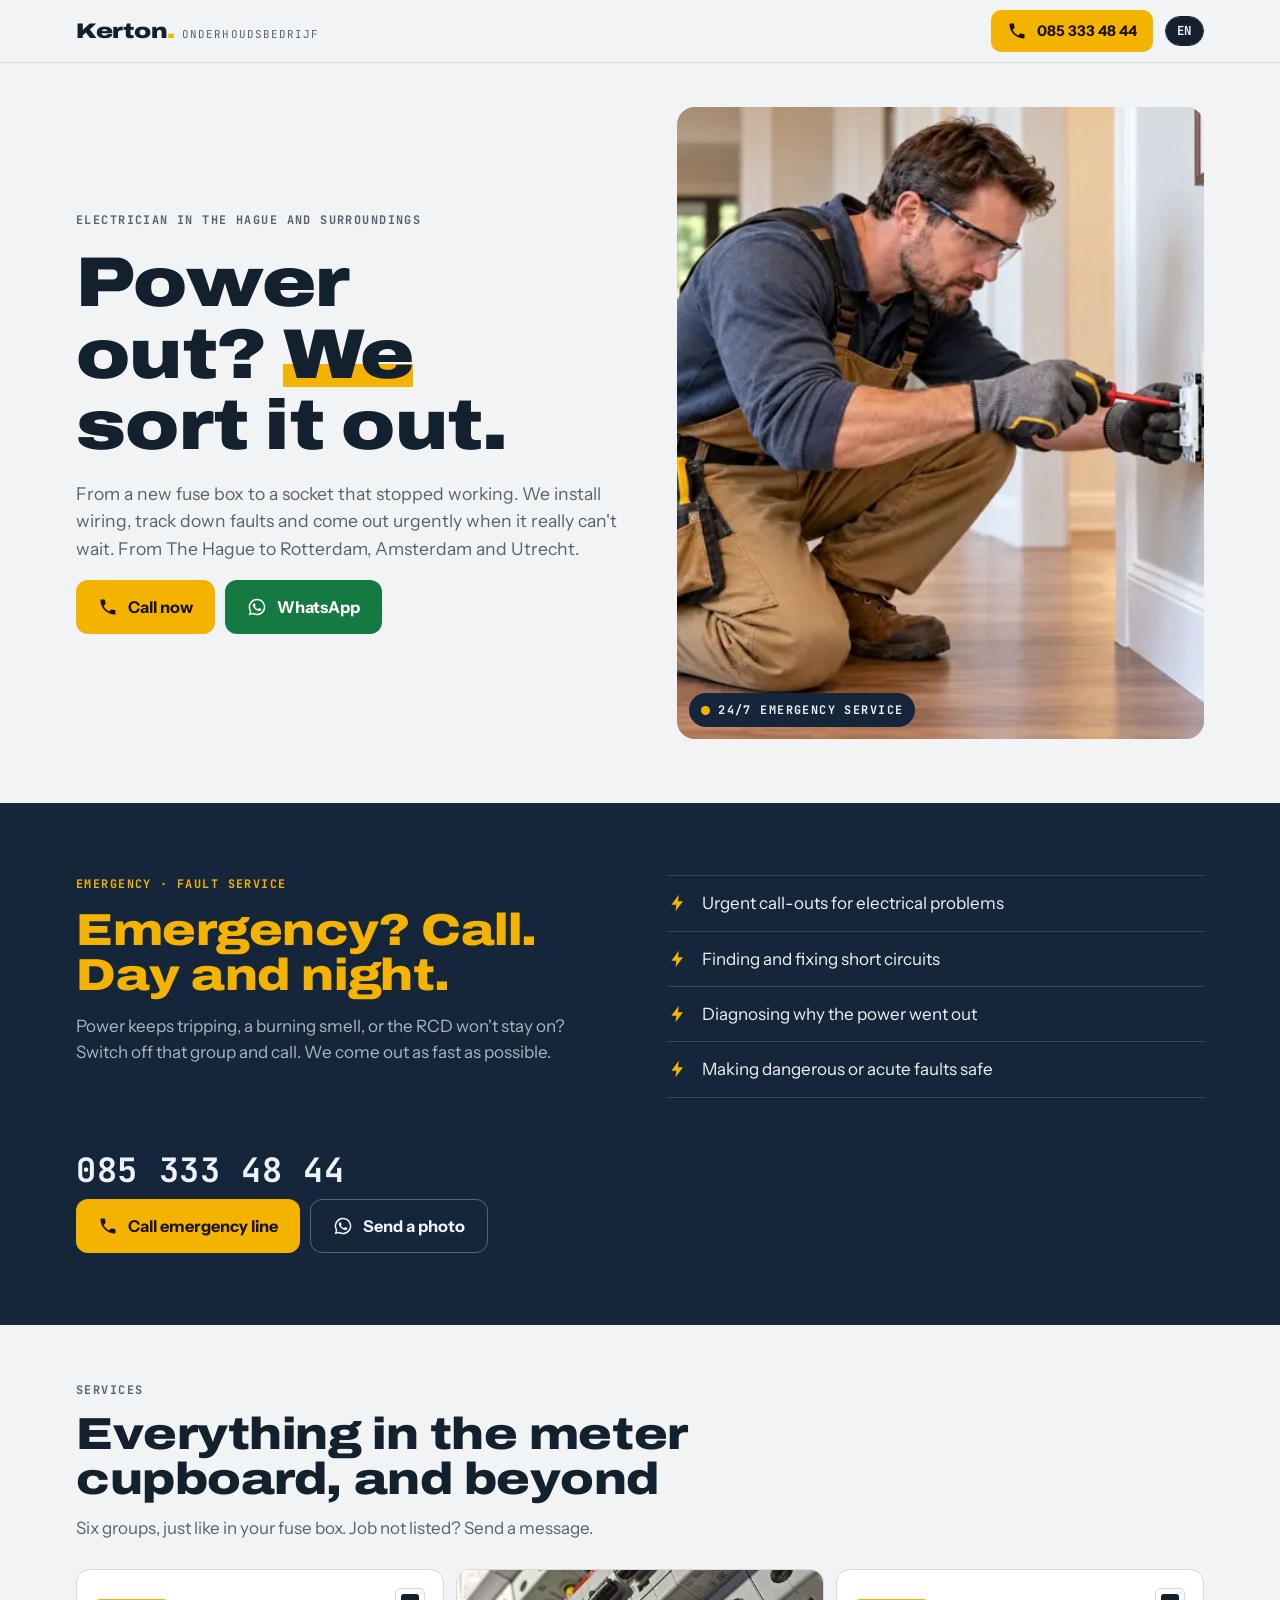
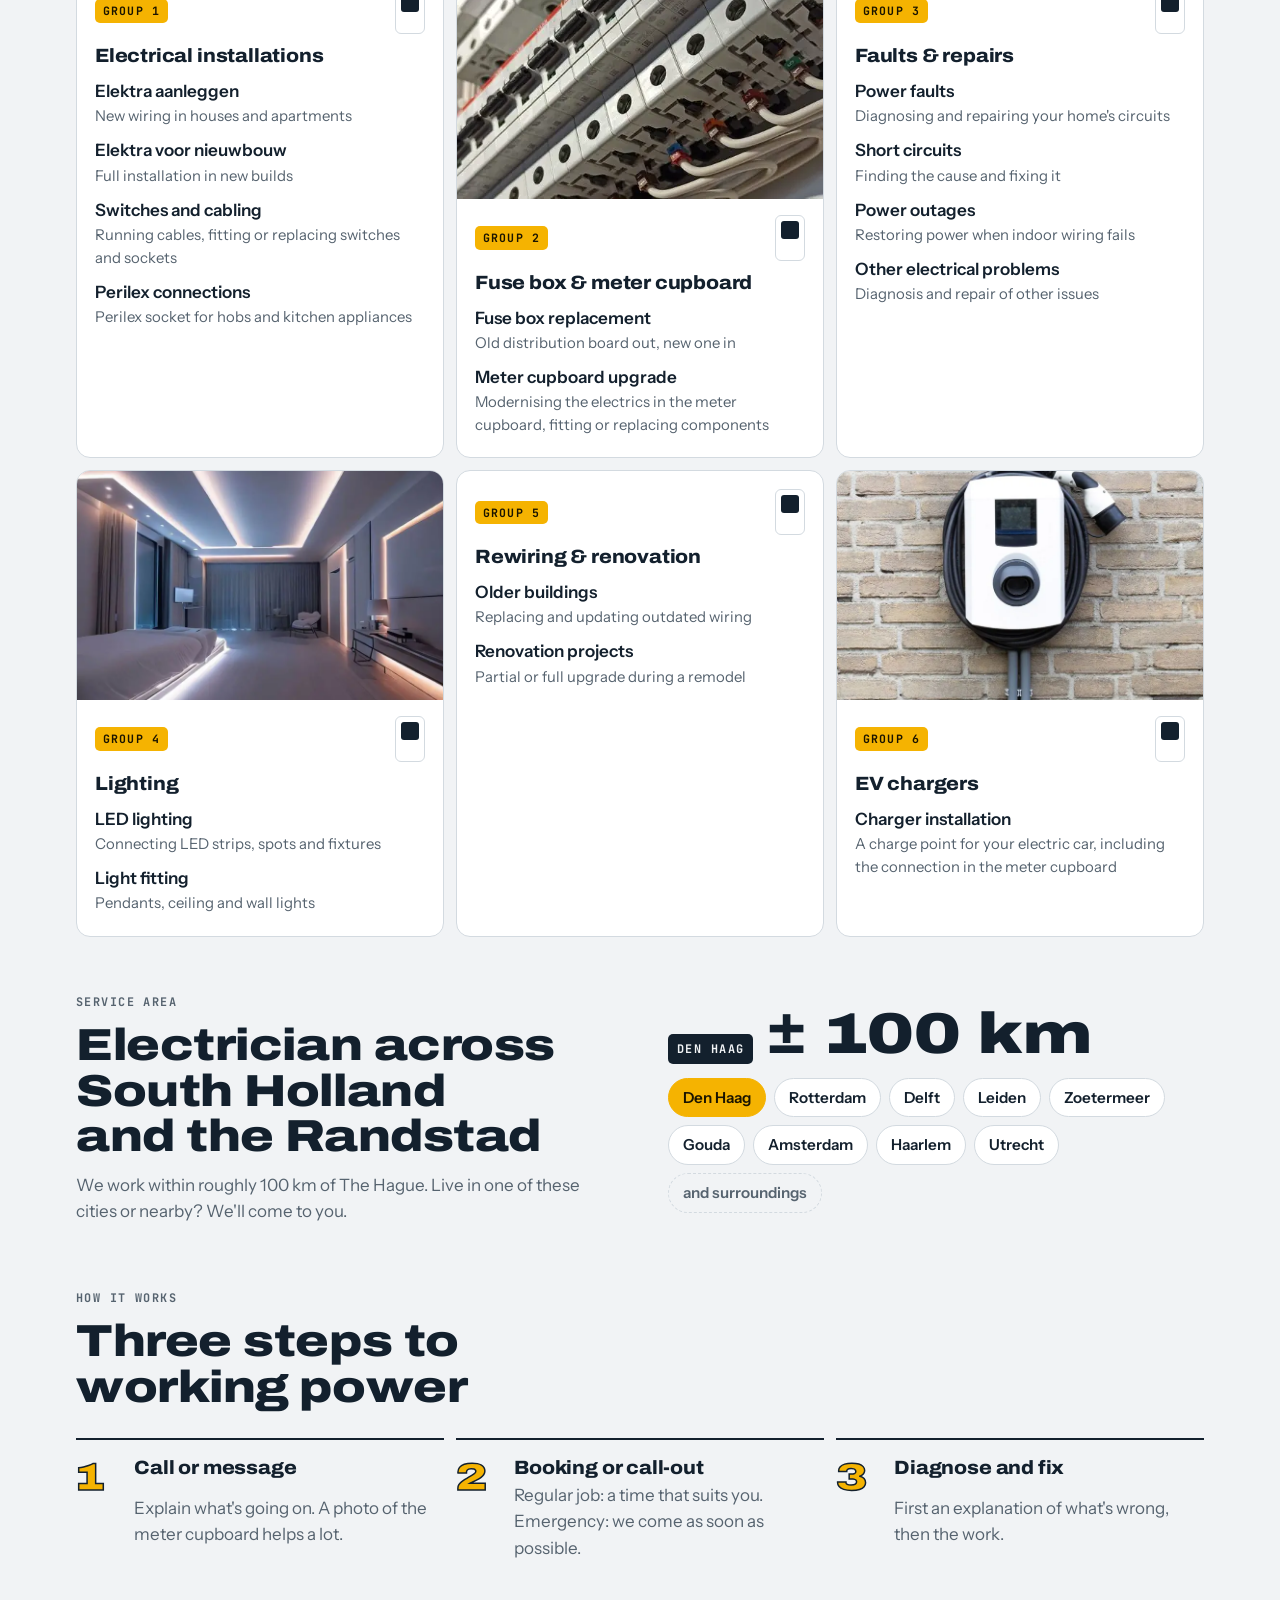
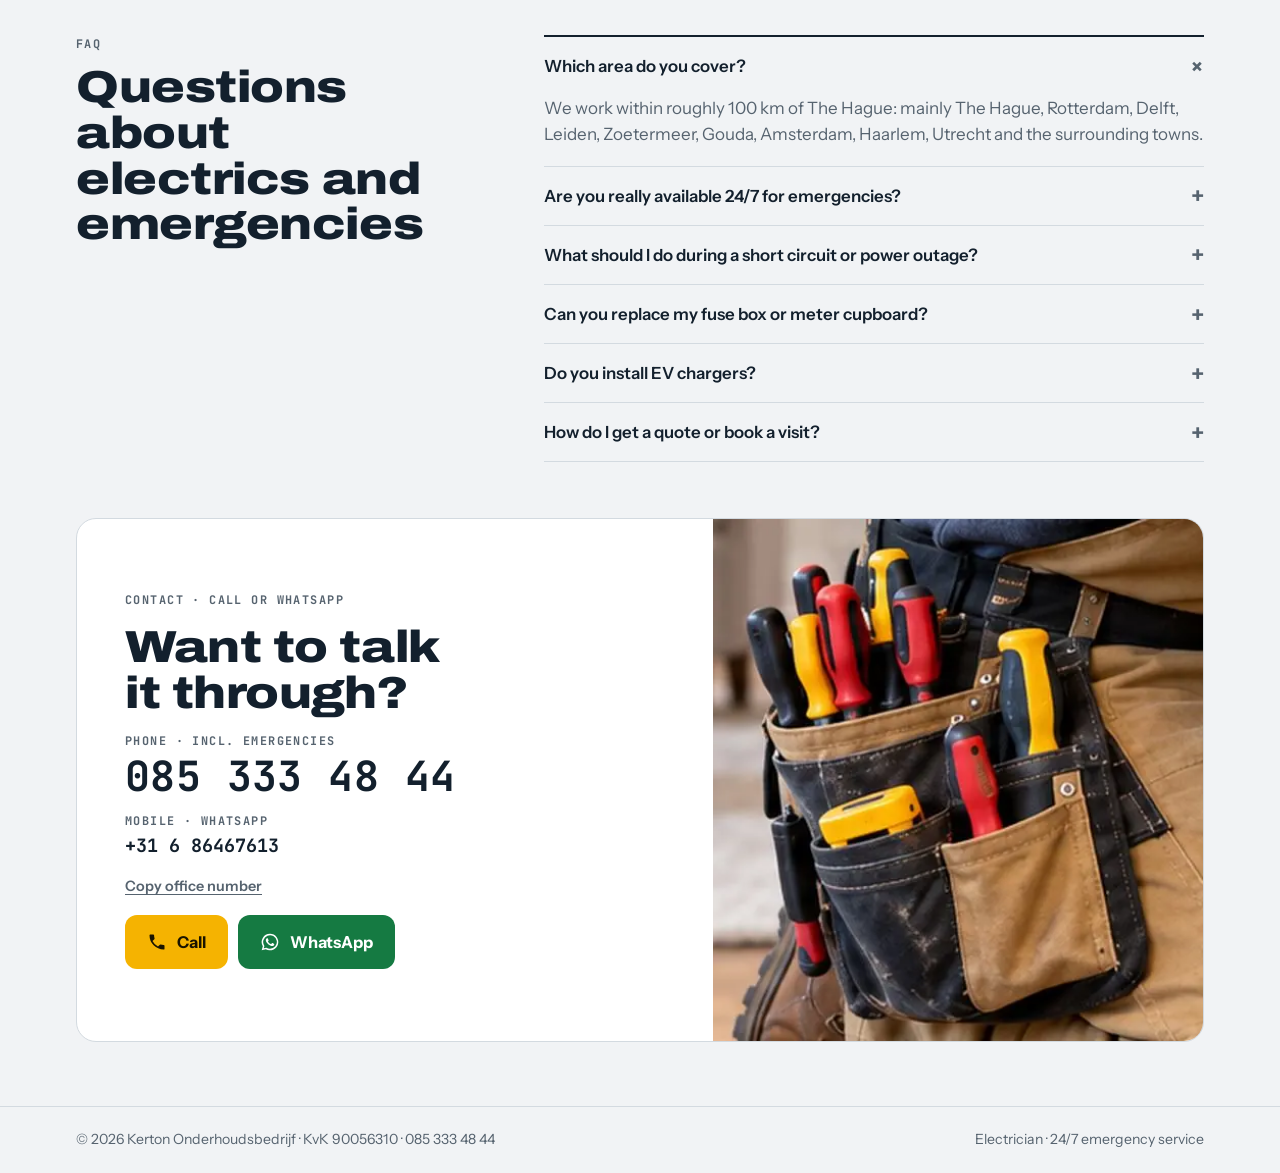
==== en/index.html @ 4655b3bd "upd" ====
<!doctype html>
<html lang="en">
<head>
<meta charset="utf-8">
<meta name="viewport" content="width=device-width, initial-scale=1, viewport-fit=cover">
<title>Electrician The Hague, Rotterdam &amp; Randstad · 24/7 emergency | Kerton</title>
<meta name="description" content="Electrician in The Hague, Rotterdam, Delft, Leiden, Zoetermeer, Gouda, Amsterdam, Haarlem, Utrecht and surroundings. Fuse boxes, faults, lighting, EV chargers. 24/7 emergency: 085 333 48 44.">
<link rel="canonical" href="https://kertonelektra.nl/en/">
<link rel="alternate" hreflang="nl" href="https://kertonelektra.nl/">
<link rel="alternate" hreflang="en" href="https://kertonelektra.nl/en/">
<link rel="alternate" hreflang="x-default" href="https://kertonelektra.nl/">
<meta name="robots" content="index,follow,max-image-preview:large">
<meta name="theme-color" content="#16263A">
<meta property="og:type" content="website">
<meta property="og:site_name" content="Kerton Onderhoudsbedrijf">
<meta property="og:locale" content="en_GB">
<meta property="og:url" content="https://kertonelektra.nl/en/">
<meta property="og:title" content="Kerton Onderhoudsbedrijf · Electrician in The Hague and surroundings">
<meta property="og:description" content="Installations, fuse boxes, faults, lighting and EV chargers. 24/7 emergency service within ±100 km of The Hague.">
<meta property="og:image" content="https://kertonelektra.nl/images/hero.jpg">
<meta property="og:image:width" content="1400"><meta property="og:image:height" content="933">
<meta name="twitter:card" content="summary_large_image">
<link rel="preload" as="image" href="../images/hero-800.webp" imagesrcset="../images/hero-800.webp 800w, ../images/hero.webp 1400w" imagesizes="(min-width: 860px) 560px, 100vw">
<script type="application/ld+json">{"@context": "https://schema.org", "@graph": [{"@type": "Electrician", "@id": "https://kertonelektra.nl/#business", "name": "Kerton Onderhoudsbedrijf", "alternateName": "Kerton Elektra", "url": "https://kertonelektra.nl/en/", "description": "Installations, fuse boxes, faults, lighting and EV chargers. 24/7 emergency service within ±100 km of The Hague.", "telephone": "+31853334844", "image": "https://kertonelektra.nl/images/hero.jpg", "priceRange": "€€", "identifier": {"@type": "PropertyValue", "propertyID": "KvK", "value": "90056310"}, "address": {"@type": "PostalAddress", "addressLocality": "Den Haag", "addressRegion": "Zuid-Holland", "addressCountry": "NL"}, "openingHoursSpecification": {"@type": "OpeningHoursSpecification", "dayOfWeek": ["Monday", "Tuesday", "Wednesday", "Thursday", "Friday", "Saturday", "Sunday"], "opens": "00:00", "closes": "23:59"}, "areaServed": [{"@type": "City", "name": "Den Haag"}, {"@type": "City", "name": "Rotterdam"}, {"@type": "City", "name": "Delft"}, {"@type": "City", "name": "Leiden"}, {"@type": "City", "name": "Zoetermeer"}, {"@type": "City", "name": "Gouda"}, {"@type": "City", "name": "Amsterdam"}, {"@type": "City", "name": "Haarlem"}, {"@type": "City", "name": "Utrecht"}, {"@type": "GeoCircle", "geoMidpoint": {"@type": "GeoCoordinates", "latitude": 52.0705, "longitude": 4.3007}, "geoRadius": "100000"}], "contactPoint": [{"@type": "ContactPoint", "telephone": "+31853334844", "contactType": "emergency", "availableLanguage": ["nl", "en"], "hoursAvailable": {"@type": "OpeningHoursSpecification", "opens": "00:00", "closes": "23:59"}}, {"@type": "ContactPoint", "telephone": "+31686467613", "contactType": "customer service", "availableLanguage": ["nl", "en"]}], "knowsLanguage": ["nl", "en"], "hasOfferCatalog": {"@type": "OfferCatalog", "name": "Services", "itemListElement": [{"@type": "Offer", "itemOffered": {"@type": "Service", "name": "Electrical wiring installation"}}, {"@type": "Offer", "itemOffered": {"@type": "Service", "name": "Wiring for new builds"}}, {"@type": "Offer", "itemOffered": {"@type": "Service", "name": "Switches and cabling"}}, {"@type": "Offer", "itemOffered": {"@type": "Service", "name": "Perilex connections"}}, {"@type": "Offer", "itemOffered": {"@type": "Service", "name": "Fuse box replacement"}}, {"@type": "Offer", "itemOffered": {"@type": "Service", "name": "Meter cupboard upgrade"}}, {"@type": "Offer", "itemOffered": {"@type": "Service", "name": "Power fault repair"}}, {"@type": "Offer", "itemOffered": {"@type": "Service", "name": "Short circuit repair"}}, {"@type": "Offer", "itemOffered": {"@type": "Service", "name": "Power outage repair"}}, {"@type": "Offer", "itemOffered": {"@type": "Service", "name": "LED lighting installation"}}, {"@type": "Offer", "itemOffered": {"@type": "Service", "name": "Light fitting"}}, {"@type": "Offer", "itemOffered": {"@type": "Service", "name": "Rewiring and renovation"}}, {"@type": "Offer", "itemOffered": {"@type": "Service", "name": "EV charger installation"}}, {"@type": "Offer", "itemOffered": {"@type": "Service", "name": "24/7 emergency electrician"}}]}}, {"@type": "WebPage", "@id": "https://kertonelektra.nl/en/", "url": "https://kertonelektra.nl/en/", "name": "Electrician The Hague, Rotterdam & Randstad · 24/7 emergency | Kerton", "inLanguage": "en", "about": {"@id": "https://kertonelektra.nl/#business"}}, {"@type": "FAQPage", "@id": "https://kertonelektra.nl/en/#faq", "inLanguage": "en", "mainEntity": [{"@type": "Question", "name": "Which area do you cover?", "acceptedAnswer": {"@type": "Answer", "text": "We work within roughly 100 km of The Hague: mainly The Hague, Rotterdam, Delft, Leiden, Zoetermeer, Gouda, Amsterdam, Haarlem, Utrecht and the surrounding towns."}}, {"@type": "Question", "name": "Are you really available 24/7 for emergencies?", "acceptedAnswer": {"@type": "Answer", "text": "Yes. For a power outage, short circuit or dangerous situation you can call 085 333 48 44 day and night, weekends included."}}, {"@type": "Question", "name": "What should I do during a short circuit or power outage?", "acceptedAnswer": {"@type": "Answer", "text": "Check the meter cupboard to see whether the RCD or a circuit has tripped. If it trips again straight away, you smell burning or see damage, leave that circuit off, don't touch anything and call us."}}, {"@type": "Question", "name": "Can you replace my fuse box or meter cupboard?", "acceptedAnswer": {"@type": "Answer", "text": "Yes. We replace old fuse boxes with a new distribution board and upgrade the electrics in the meter cupboard, for example for an induction hob, a Perilex connection or an EV charger."}}, {"@type": "Question", "name": "Do you install EV chargers?", "acceptedAnswer": {"@type": "Answer", "text": "Yes. We install the charger and take care of the connection in the meter cupboard."}}, {"@type": "Question", "name": "How do I get a quote or book a visit?", "acceptedAnswer": {"@type": "Answer", "text": "Call 085 333 48 44 or send a WhatsApp to +31 6 86467613. A photo of the meter cupboard or the problem helps us quickly see what's needed."}}]}]}</script>
<link rel="icon" href="data:image/svg+xml,%3Csvg xmlns=%27http://www.w3.org/2000/svg%27 viewBox=%270 0 24 24%27%3E%3Crect width=%2724%27 height=%2724%27 rx=%275%27 fill=%27%2316263A%27/%3E%3Cpath d=%27M13 3 5 14h6l-1 7 8-11h-6z%27 fill=%27%23F5B301%27/%3E%3C/svg%3E">
<link rel="preconnect" href="https://fonts.googleapis.com">
<link rel="preconnect" href="https://fonts.gstatic.com" crossorigin>
<link rel="stylesheet" href="https://fonts.googleapis.com/css2?family=Archivo:wdth,wght@100..125,600..900&family=Instrument+Sans:wght@400;500;600&family=JetBrains+Mono:wght@500;700&display=swap">
<style>
/* Layout: photo-led hero → dark spoed panel → services laid out as a Dutch groepenkast (groep 1–6) → steps → contact. Mobile-first, fixed call bar. */
:root{
  --bg:#F1F3F5; --surface:#FFFFFF; --ink:#13202D; --muted:#56636F; --line:#D3DAE0;
  --panel:#16263A; --panel-ink:#EEF2F6; --panel-muted:#A9B6C3;
  --volt:#F5B301; --volt-ink:#1A1400; --wa:#157A42; --wa-ink:#FFFFFF;
  --f-display:"Archivo","Arial Narrow",Arial,sans-serif;
  --f-body:"Instrument Sans",system-ui,-apple-system,"Segoe UI",sans-serif;
  --f-mono:"JetBrains Mono",ui-monospace,Menlo,Consolas,monospace;
  --gut-l:max(16px,env(safe-area-inset-left,0px)); --gut-r:max(16px,env(safe-area-inset-right,0px));
}
@media (prefers-color-scheme:dark){:root:not([data-theme="light"]){
  --bg:#0E151D; --surface:#16202B; --ink:#E7ECF1; --muted:#97A4B1; --line:#283543;
  --panel:#1A2C42; --panel-ink:#EEF2F6; --panel-muted:#A9B6C3; --wa:#167F45; color-scheme:dark}}
:root[data-theme="dark"]{
  --bg:#0E151D; --surface:#16202B; --ink:#E7ECF1; --muted:#97A4B1; --line:#283543;
  --panel:#1A2C42; --panel-ink:#EEF2F6; --panel-muted:#A9B6C3; --wa:#167F45; color-scheme:dark}

*{box-sizing:border-box}
html{scroll-behavior:smooth;-webkit-text-size-adjust:100%}
@media (prefers-reduced-motion:reduce){html{scroll-behavior:auto}*{transition:none!important;animation:none!important}}
body{background:var(--bg);color:var(--ink);font-family:var(--f-body);font-size:17px;line-height:1.55;padding-bottom:calc(76px + env(safe-area-inset-bottom,0px))}
@media (min-width:860px){body{padding-bottom:0}}
body::before{content:"";position:fixed;inset:0 0 auto;height:env(safe-area-inset-top,0px);z-index:30;background:var(--bg)}
a{color:inherit}
:focus-visible{outline:3px solid var(--volt);outline-offset:3px;border-radius:4px}
.wrap{max-width:1160px;margin-inline:auto;padding-left:var(--gut-l);padding-right:var(--gut-r)}
h1,h2,h3{font-family:var(--f-display);font-stretch:118%;line-height:1.02;margin:0;text-wrap:balance;letter-spacing:-.01em}
.display{font-family:var(--f-display);font-stretch:118%;line-height:1.02;margin:0;text-wrap:balance;letter-spacing:-.01em;font-size:clamp(2.3rem,8.6vw,4.4rem);font-weight:900}
h1.eyebrow{line-height:1.4}
h2{font-size:clamp(1.8rem,5.6vw,2.8rem);font-weight:850}
h3{font-size:1.2rem;font-weight:800;font-stretch:108%}
p{margin:0}
.label{font-family:var(--f-mono);font-size:.74rem;font-weight:700;letter-spacing:.12em;text-transform:uppercase}
/* language switching */
#app[data-lang="nl"] [lang="en"],#app[data-lang="en"] [lang="nl"]{display:none!important}

/* header */
header{position:sticky;top:env(safe-area-inset-top,0px);z-index:20;background:color-mix(in srgb,var(--bg) 88%,transparent);backdrop-filter:blur(10px);-webkit-backdrop-filter:blur(10px);border-bottom:1px solid var(--line)}
.bar{display:flex;align-items:center;gap:12px;height:62px}
.logo{display:flex;align-items:baseline;gap:7px;text-decoration:none;margin-right:auto;min-width:0}
.logo b{font-family:var(--f-display);font-stretch:125%;font-weight:900;font-size:1.32rem;letter-spacing:-.02em}
.logo b i{font-style:normal;color:var(--volt)}
@media (max-width:400px){.logo-sub{display:none!important}}
.logo-sub{font-family:var(--f-mono);font-size:.68rem;letter-spacing:.1em;text-transform:uppercase;color:var(--muted);white-space:nowrap}
.lang{display:flex;border:1.5px solid var(--ink);border-radius:999px;overflow:hidden;flex:none}
.lang a{text-decoration:none;font:700 .78rem/1 var(--f-mono);letter-spacing:.06em;padding:8px 11px;border:0;background:transparent;color:var(--ink);cursor:pointer}
.lang a[aria-current="page"]{background:var(--ink);color:var(--bg)}
.hcall{display:none}
@media (min-width:860px){.hcall{display:inline-flex}}

/* buttons */
.btn{display:inline-flex;align-items:center;justify-content:center;gap:10px;min-height:54px;padding:0 22px;border-radius:12px;font:700 1.02rem/1 var(--f-body);text-decoration:none;border:0;cursor:pointer;transition:transform .15s ease,filter .15s ease;white-space:nowrap}
.btn:hover{transform:translateY(-1px);filter:brightness(1.05)}
.btn svg{width:20px;height:20px;flex:none}
.btn-volt{background:var(--volt);color:var(--volt-ink)}
.btn-wa{background:var(--wa);color:var(--wa-ink)}
.btn-ghost{background:transparent;color:var(--ink);border:1.5px solid var(--line)}
.btn-sm{min-height:42px;padding:0 16px;font-size:.92rem;border-radius:10px}

/* hero */
.hero{padding-block:18px 40px}
.hero-grid{display:grid;gap:26px}
.hero-photo{position:relative;border-radius:18px;overflow:hidden;aspect-ratio:4/3;max-width:100%;background:var(--line)}
.hero-photo img{width:100%;height:100%;object-fit:cover;object-position:60% 40%;display:block}
.live{position:absolute;left:12px;bottom:12px;display:flex;align-items:center;gap:8px;background:var(--panel);color:var(--panel-ink);padding:8px 12px;border-radius:999px}
.live::before{content:"";width:9px;height:9px;border-radius:50%;background:var(--volt);box-shadow:0 0 0 0 var(--volt);animation:pulse 2s infinite}
@keyframes pulse{0%{box-shadow:0 0 0 0 color-mix(in srgb,var(--volt) 70%,transparent)}80%,100%{box-shadow:0 0 0 10px transparent}}
.hero-copy{display:grid;gap:18px;align-content:center;min-width:0}
.hero-copy .label{color:var(--muted)}
.hero-copy .display em{font-style:normal;background:linear-gradient(transparent 62%,var(--volt) 62%,var(--volt) 92%,transparent 92%)}
.lede{font-size:1.1rem;color:var(--muted);max-width:34em}
.ctas{display:flex;flex-wrap:wrap;gap:10px}
.ctas .btn{flex:1 1 200px}
@media (min-width:860px){
  .hero{padding-block:44px 64px}
  .hero-grid{grid-template-columns:1.05fr 1fr;gap:48px;align-items:center}
  .hero-photo{order:2;aspect-ratio:5/6}
  .ctas .btn{flex:0 0 auto}
}

/* spoed */
.spoed{background:var(--panel);color:var(--panel-ink)}
.spoed .wrap{padding-block:44px;display:grid;gap:28px}
.spoed .label{color:var(--volt)}
.spoed h2 span{color:var(--volt)}
.spoed-intro{display:grid;gap:14px;min-width:0}
.spoed-intro p{color:var(--panel-muted);max-width:32em}
.spoed ul{list-style:none;margin:0;padding:0;display:grid;gap:0;border-top:1px solid color-mix(in srgb,var(--panel-ink) 16%,transparent)}
.spoed li{display:flex;gap:14px;align-items:flex-start;padding:14px 0;border-bottom:1px solid color-mix(in srgb,var(--panel-ink) 16%,transparent)}
.spoed li svg{width:20px;height:20px;flex:none;margin-top:3px;color:var(--volt)}
.spoed-call{display:grid;gap:12px}
.spoed-num{font:700 clamp(1.5rem,6.4vw,2.1rem)/1 var(--f-mono);letter-spacing:.02em;color:var(--panel-ink);font-variant-numeric:tabular-nums;user-select:all}
.spoed-call .ctas .btn-ghost{color:var(--panel-ink);border-color:color-mix(in srgb,var(--panel-ink) 30%,transparent)}
@media (min-width:860px){.spoed .wrap{grid-template-columns:1fr 1fr;gap:56px;padding-block:72px;align-items:start}.spoed-call{grid-column:1}}

/* services as groepenkast */
.services{padding-block:56px}
.sec-head{display:grid;gap:12px;margin-bottom:28px;max-width:40em}
.sec-head .label{color:var(--muted)}
.sec-head p{color:var(--muted)}
.kast{display:grid;gap:12px;grid-template-columns:1fr}
@media (min-width:620px){.kast{grid-template-columns:1fr 1fr}}
@media (min-width:1000px){.kast{grid-template-columns:repeat(3,1fr)}}
.groep{background:var(--surface);border:1px solid var(--line);border-radius:14px;padding:18px 18px 20px;display:grid;gap:12px;align-content:start;min-width:0}
.groep-top{display:flex;align-items:center;justify-content:space-between;gap:10px}
.tag{font:700 .72rem/1 var(--f-mono);letter-spacing:.1em;text-transform:uppercase;background:var(--volt);color:var(--volt-ink);padding:6px 8px;border-radius:5px}
.switch{width:30px;height:46px;border-radius:6px;border:1.5px solid var(--line);position:relative;flex:none}
.switch::after{content:"";position:absolute;left:5px;right:5px;top:5px;height:18px;border-radius:3px;background:var(--ink)}
.groep ul{list-style:none;margin:0;padding:0;display:grid;gap:9px}
.groep li{display:grid;gap:1px}
.groep li b{font-weight:600}
.groep li span{color:var(--muted);font-size:.93rem}
.kast-photo{border-radius:14px;overflow:hidden;min-height:220px;max-width:100%;background:var(--line)}
.kast-photo img{width:100%;height:100%;object-fit:cover;display:block}

.groep-photo{margin:-18px -18px 4px;aspect-ratio:16/10;max-width:calc(100% + 36px);overflow:hidden;border-radius:13px 13px 0 0;background:var(--line)}
.groep-photo img{width:100%;height:100%;object-fit:cover;display:block}
/* reviews carousel */
.reviews{padding-block:0 64px}
.rev-head{display:flex;align-items:flex-end;justify-content:space-between;gap:16px;flex-wrap:wrap;margin-bottom:22px}
.rev-head .sec-head{margin-bottom:0}
.rev-nav{display:flex;gap:8px}
.rev-nav button{width:46px;height:46px;border-radius:50%;border:1.5px solid var(--ink);background:transparent;color:var(--ink);font:700 1.1rem/1 var(--f-body);cursor:pointer}
.rev-nav button:disabled{opacity:.3;cursor:default}
.track{display:grid;grid-auto-flow:column;grid-auto-columns:88%;gap:12px;overflow-x:auto;scroll-snap-type:x mandatory;scrollbar-width:none;-webkit-overflow-scrolling:touch;padding-bottom:4px}
.track::-webkit-scrollbar{display:none}
@media (min-width:620px){.track{grid-auto-columns:calc((100% - 12px)/2)}}
@media (min-width:1000px){.track{grid-auto-columns:calc((100% - 24px)/3)}}
.rev{scroll-snap-align:start;background:var(--surface);border:1px dashed var(--muted);border-radius:14px;padding:22px;display:grid;gap:14px;align-content:start;min-width:0}
.rev q{font-family:var(--f-display);font-stretch:108%;font-weight:700;font-size:1.15rem;line-height:1.3;quotes:"\201C" "\201D"}
.rev q::before{color:var(--volt)}
.rev .who{font-family:var(--f-mono);font-size:.78rem;color:var(--muted)}
.ph{background:color-mix(in srgb,var(--volt) 22%,transparent);border-radius:3px;padding:0 3px}
.dots{display:flex;gap:8px;justify-content:center;margin-top:16px}
.dots span{width:8px;height:8px;border-radius:50%;background:var(--line);transition:background .2s,width .2s}
.dots span.on{background:var(--ink);width:22px;border-radius:4px}
/* area */
.area{padding-block:0 56px}
.area-grid{display:grid;gap:8px}
.area-list{display:grid;gap:14px;min-width:0}
.radius{display:flex;align-items:baseline;gap:12px;flex-wrap:wrap}
.radius b{font:900 clamp(2.4rem,9vw,3.6rem)/1 var(--f-display);font-stretch:125%;color:var(--ink)}
.radius .label{background:var(--ink);color:var(--bg);padding:6px 9px;border-radius:5px}
.cities{list-style:none;margin:0;padding:0;display:flex;flex-wrap:wrap;gap:8px}
.cities li{border:1.5px solid var(--line);background:var(--surface);border-radius:999px;padding:7px 14px;font-weight:600;font-size:.95rem}
.cities li:first-child{border-color:var(--volt);background:var(--volt);color:var(--volt-ink)}
.cities li.more{border-style:dashed;color:var(--muted);background:transparent}
@media (min-width:860px){.area-grid{grid-template-columns:1fr 1fr;gap:56px;align-items:center}.area-grid .sec-head{margin-bottom:0}}
/* faq */
.faq{padding-block:0 56px}
.faq-grid{display:grid;gap:8px}
.qas{display:grid;border-top:2px solid var(--ink);min-width:0}
.qa{border-bottom:1px solid var(--line)}
.qa summary{list-style:none;cursor:pointer;display:flex;justify-content:space-between;gap:16px;align-items:center;padding:16px 0;font-weight:600;font-size:1.05rem}
.qa summary::-webkit-details-marker{display:none}
.qa summary::after{content:"+";font:700 1.4rem/1 var(--f-mono);color:var(--muted);flex:none;transition:transform .2s}
.qa[open] summary::after{transform:rotate(45deg)}
.qa p{padding:0 0 18px;color:var(--muted);max-width:60ch}
@media (min-width:860px){.faq-grid{grid-template-columns:1fr 1.6fr;gap:56px;align-items:start}}
/* steps */
.steps{padding-block:8px 56px}
.steps ol{list-style:none;margin:0;padding:0;display:grid;gap:12px;counter-reset:s}
@media (min-width:860px){.steps ol{grid-template-columns:repeat(3,1fr)}}
.steps li{counter-increment:s;display:grid;grid-template-columns:auto 1fr;gap:4px 16px;padding:18px 0;border-top:2px solid var(--ink)}
.steps li::before{content:counter(s);grid-row:span 2;font:900 2.4rem/1 var(--f-display);font-stretch:125%;color:var(--volt);-webkit-text-stroke:1.5px var(--ink);min-width:1.1em}
.steps li p{color:var(--muted);min-width:0}

/* contact */
.contact{padding-block:0 64px}
.contact-card{display:grid;gap:0;border-radius:20px;overflow:hidden;background:var(--surface);border:1px solid var(--line)}
.contact-body{padding:28px 22px;display:grid;gap:16px;min-width:0;align-content:center}
.contact-body .label{color:var(--muted)}
.bignum{font:700 clamp(1.55rem,7vw,2.6rem)/1.05 var(--f-mono);font-variant-numeric:tabular-nums;letter-spacing:.01em;user-select:all;word-break:keep-all}
.nums{margin:0;display:grid;gap:14px}.nums div{display:grid;gap:4px}.nums dt{color:var(--muted)}.nums dd{margin:0}
.midnum{font:700 1.15rem/1.2 var(--f-mono);font-variant-numeric:tabular-nums;user-select:all}
.copy{font:600 .9rem/1 var(--f-body);background:none;border:0;color:var(--muted);text-decoration:underline;text-underline-offset:3px;cursor:pointer;padding:6px 0;justify-self:start}
.contact-photo{min-height:240px;background:var(--line)}
.contact-photo img{width:100%;height:100%;object-fit:cover;display:block}
@media (min-width:860px){.contact-card{grid-template-columns:1.3fr 1fr}.contact-body{padding:48px}}

footer{border-top:1px solid var(--line)}
footer .wrap{padding-block:22px;display:flex;flex-wrap:wrap;gap:8px 20px;justify-content:space-between;color:var(--muted);font-size:.88rem}

/* mobile call bar */
.callbar{position:fixed;left:0;right:0;bottom:0;z-index:25;background:var(--surface);border-top:1px solid var(--line);padding:10px var(--gut-r) calc(10px + env(safe-area-inset-bottom,0px)) var(--gut-l);display:grid;grid-template-columns:1fr 1fr;gap:10px}
.callbar .btn{min-height:52px;padding:0 10px}
@media (min-width:860px){.callbar{display:none}}
</style>
<style>img{max-width:100%}body{margin:0}[hidden]{display:none!important}</style>
</head>
<body>

<div data-lang="en" id="app">
<svg aria-hidden="true" height="0" style="position:absolute" width="0">
<symbol id="i-phone" viewbox="0 0 24 24"><path d="M6.6 10.8a15.2 15.2 0 0 0 6.6 6.6l2.2-2.2a1 1 0 0 1 1-.25c1.1.37 2.3.57 3.6.57a1 1 0 0 1 1 1V20a1 1 0 0 1-1 1A17 17 0 0 1 3 4a1 1 0 0 1 1-1h3.5a1 1 0 0 1 1 1c0 1.25.2 2.45.57 3.57a1 1 0 0 1-.25 1z" fill="currentColor"></path></symbol>
<symbol id="i-wa" viewbox="0 0 24 24"><path d="M12 2a10 10 0 0 0-8.6 15.1L2 22l5-1.3A10 10 0 1 0 12 2m0 18.2a8.2 8.2 0 0 1-4.2-1.2l-.3-.2-3 .8.8-2.9-.2-.3A8.2 8.2 0 1 1 12 20.2m4.5-6.1c-.25-.12-1.47-.72-1.7-.8s-.39-.13-.56.12-.64.8-.78.97-.29.19-.54.06a6.7 6.7 0 0 1-3.3-2.9c-.25-.43.25-.4.71-1.33a.45.45 0 0 0-.02-.42c-.06-.12-.56-1.35-.77-1.85s-.4-.42-.56-.43h-.48a.92.92 0 0 0-.67.31 2.8 2.8 0 0 0-.87 2.08 4.9 4.9 0 0 0 1.02 2.58 11.1 11.1 0 0 0 4.27 3.77c1.58.68 2.2.74 3 .62a2.55 2.55 0 0 0 1.67-1.18 2.07 2.07 0 0 0 .15-1.18c-.07-.1-.23-.17-.48-.29" fill="currentColor"></path></symbol>
<symbol id="i-bolt" viewbox="0 0 24 24"><path d="M13 2 4 14h6l-1 8 9-12h-6z" fill="currentColor"></path></symbol>
</svg>
<header>
<div class="wrap bar">
<a aria-label="Kerton Onderhoudsbedrijf" class="logo" href="./">
<b>Kerton<i>.</i></b><span class="logo-sub">Onderhoudsbedrijf</span>
</a>
<a class="btn btn-volt btn-sm hcall" href="tel:+31853334844"><svg><use href="#i-phone"></use></svg>085 333 48 44</a>
<nav aria-label="Taal / Language" class="lang"><a href="../" hreflang="nl" lang="nl">NL</a><a aria-current="page" href="./" hreflang="en" lang="en">EN</a></nav>
</div>
</header>
<main id="top">
<section class="hero">
<div class="wrap hero-grid">
<div class="hero-photo">
<img alt="Electrician installing a wall socket" fetchpriority="high" height="933" sizes="(min-width: 860px) 560px, 100vw" src="../images/hero.webp" srcset="../images/hero-800.webp 800w, ../images/hero.webp 1400w" width="1400"/>
<div class="live label"><span>24/7 emergency service</span></div>
</div>
<div class="hero-copy">
<h1 class="label eyebrow"><span>Electrician in The Hague and surroundings</span></h1>
<p class="display"><span>Power out? <em>We</em> sort it out.</span></p>
<p class="lede"><span>From a new fuse box to a socket that stopped working. We install wiring, track down faults and come out urgently when it really can't wait. From The Hague to Rotterdam, Amsterdam and Utrecht.</span></p>
<div class="ctas">
<a class="btn btn-volt" href="tel:+31853334844"><svg><use href="#i-phone"></use></svg><span>Call now</span></a>
<a class="btn btn-wa wa-link" href="https://wa.me/31686467613?text=Hi%2C%20I%20have%20a%20question%20about%20an%20electrical%20job%3A" rel="noopener" target="_blank"><svg><use href="#i-wa"></use></svg>WhatsApp</a>
</div>
</div>
</div>
</section>
<section class="spoed" id="spoed">
<div class="wrap">
<div class="spoed-intro">
<p class="label"><span>Emergency · fault service</span></p>
<h2><span>Emergency? Call. <span>Day and night.</span></span></h2>
<p><span>Power keeps tripping, a burning smell, or the RCD won't stay on? Switch off that group and call. We come out as fast as possible.</span></p>
</div>
<ul>
<li><svg><use href="#i-bolt"></use></svg><span>Urgent call-outs for electrical problems</span></li>
<li><svg><use href="#i-bolt"></use></svg><span>Finding and fixing short circuits</span></li>
<li><svg><use href="#i-bolt"></use></svg><span>Diagnosing why the power went out</span></li>
<li><svg><use href="#i-bolt"></use></svg><span>Making dangerous or acute faults safe</span></li>
</ul>
<div class="spoed-call">
<p class="spoed-num">085 333 48 44</p>
<div class="ctas">
<a class="btn btn-volt" href="tel:+31853334844"><svg><use href="#i-phone"></use></svg><span>Call emergency line</span></a>
<a class="btn btn-ghost wa-link" href="https://wa.me/31686467613?text=Hi%2C%20I%20have%20a%20question%20about%20an%20electrical%20job%3A" rel="noopener" target="_blank"><svg><use href="#i-wa"></use></svg><span>Send a photo</span></a>
</div>
</div>
</div>
</section>
<section class="services" id="diensten">
<div class="wrap">
<div class="sec-head">
<p class="label"><span>Services</span></p>
<h2><span>Everything in the meter cupboard, and beyond</span></h2>
<p><span>Six groups, just like in your fuse box. Job not listed? Send a message.</span></p>
</div>
<div class="kast">
<article class="groep">
<div class="groep-top"><span class="tag"><span>Group 1</span></span><span aria-hidden="true" class="switch"></span></div>
<h3><span>Electrical installations</span></h3>
<ul>
<li><b>Elektra aanleggen</b><span>New wiring in houses and apartments</span></li>
<li><b>Elektra voor nieuwbouw</b><span>Full installation in new builds</span></li>
<li><b>Switches and cabling</b><span>Running cables, fitting or replacing switches and sockets</span></li>
<li><b>Perilex connections</b><span>Perilex socket for hobs and kitchen appliances</span></li>
</ul>
</article>
<article class="groep">
<div class="groep-photo"><img alt="Fuse box with circuit breakers" height="900" loading="lazy" src="../images/panel.webp" width="506"/></div>
<div class="groep-top"><span class="tag"><span>Group 2</span></span><span aria-hidden="true" class="switch"></span></div>
<h3><span>Fuse box &amp; meter cupboard</span></h3>
<ul>
<li><b>Fuse box replacement</b><span>Old distribution board out, new one in</span></li>
<li><b>Meter cupboard upgrade</b><span>Modernising the electrics in the meter cupboard, fitting or replacing components</span></li>
</ul>
</article>
<article class="groep">
<div class="groep-top"><span class="tag"><span>Group 3</span></span><span aria-hidden="true" class="switch"></span></div>
<h3><span>Faults &amp; repairs</span></h3>
<ul>
<li><b>Power faults</b><span>Diagnosing and repairing your home's circuits</span></li>
<li><b>Short circuits</b><span>Finding the cause and fixing it</span></li>
<li><b>Power outages</b><span>Restoring power when indoor wiring fails</span></li>
<li><b>Other electrical problems</b><span>Diagnosis and repair of other issues</span></li>
</ul>
</article>
<article class="groep">
<div class="groep-photo"><img alt="Bedroom with indirect LED lighting" height="900" loading="lazy" src="../images/led.webp" width="900"/></div>
<div class="groep-top"><span class="tag"><span>Group 4</span></span><span aria-hidden="true" class="switch"></span></div>
<h3><span>Lighting</span></h3>
<ul>
<li><b>LED lighting</b><span>Connecting LED strips, spots and fixtures</span></li>
<li><b>Light fitting</b><span>Pendants, ceiling and wall lights</span></li>
</ul>
</article>
<article class="groep">
<div class="groep-top"><span class="tag"><span>Group 5</span></span><span aria-hidden="true" class="switch"></span></div>
<h3><span>Rewiring &amp; renovation</span></h3>
<ul>
<li><b>Older buildings</b><span>Replacing and updating outdated wiring</span></li>
<li><b>Renovation projects</b><span>Partial or full upgrade during a remodel</span></li>
</ul>
</article>
<article class="groep">
<div class="groep-photo"><img alt="EV charger on a brick wall" height="832" loading="lazy" src="../images/laadpaal.webp" width="900"/></div>
<div class="groep-top"><span class="tag"><span>Group 6</span></span><span aria-hidden="true" class="switch"></span></div>
<h3><span>EV chargers</span></h3>
<ul>
<li><b>Charger installation</b><span>A charge point for your electric car, including the connection in the meter cupboard</span></li>
</ul>
</article>
</div>
</div>
</section>
<section class="area" id="werkgebied">
<div class="wrap area-grid">
<div class="sec-head">
<p class="label"><span>Service area</span></p>
<h2><span>Electrician across South Holland and the Randstad</span></h2>
<p><span>We work within roughly 100 km of The Hague. Live in one of these cities or nearby? We'll come to you.</span></p>
</div>
<div class="area-list">
<p class="radius"><span class="label">Den Haag</span><b>± 100 km</b></p>
<ul class="cities"><li>Den Haag</li><li>Rotterdam</li><li>Delft</li><li>Leiden</li><li>Zoetermeer</li><li>Gouda</li><li>Amsterdam</li><li>Haarlem</li><li>Utrecht</li><li class="more"><span>and surroundings</span></li></ul>
</div>
</div>
</section>
<section class="steps">
<div class="wrap">
<div class="sec-head">
<p class="label"><span>How it works</span></p>
<h2><span>Three steps to working power</span></h2>
</div>
<ol>
<li><h3><span>Call or message</span></h3><p><span>Explain what's going on. A photo of the meter cupboard helps a lot.</span></p></li>
<li><h3><span>Booking or call-out</span></h3><p><span>Regular job: a time that suits you. Emergency: we come as soon as possible.</span></p></li>
<li><h3><span>Diagnose and fix</span></h3><p><span>First an explanation of what's wrong, then the work.</span></p></li>
</ol>
</div>
</section>
<section class="faq" id="faq">
<div class="wrap faq-grid">
<div class="sec-head">
<p class="label"><span>FAQ</span></p>
<h2><span>Questions about electrics and emergencies</span></h2>
</div>
<div class="qas">
<details class="qa" open="">
<summary><span>Which area do you cover?</span></summary>
<p><span>We work within roughly 100 km of The Hague: mainly The Hague, Rotterdam, Delft, Leiden, Zoetermeer, Gouda, Amsterdam, Haarlem, Utrecht and the surrounding towns.</span></p>
</details>
<details class="qa">
<summary><span>Are you really available 24/7 for emergencies?</span></summary>
<p><span>Yes. For a power outage, short circuit or dangerous situation you can call 085 333 48 44 day and night, weekends included.</span></p>
</details>
<details class="qa">
<summary><span>What should I do during a short circuit or power outage?</span></summary>
<p><span>Check the meter cupboard to see whether the RCD or a circuit has tripped. If it trips again straight away, you smell burning or see damage, leave that circuit off, don't touch anything and call us.</span></p>
</details>
<details class="qa">
<summary><span>Can you replace my fuse box or meter cupboard?</span></summary>
<p><span>Yes. We replace old fuse boxes with a new distribution board and upgrade the electrics in the meter cupboard, for example for an induction hob, a Perilex connection or an EV charger.</span></p>
</details>
<details class="qa">
<summary><span>Do you install EV chargers?</span></summary>
<p><span>Yes. We install the charger and take care of the connection in the meter cupboard.</span></p>
</details>
<details class="qa">
<summary><span>How do I get a quote or book a visit?</span></summary>
<p><span>Call 085 333 48 44 or send a WhatsApp to +31 6 86467613. A photo of the meter cupboard or the problem helps us quickly see what's needed.</span></p>
</details>
</div>
</div>
</section>

<section class="contact" id="contact">
<div class="wrap">
<div class="contact-card">
<div class="contact-body">
<p class="label"><span>Contact · call or WhatsApp</span></p>
<h2><span>Want to talk it through?</span></h2>
<dl class="nums">
<div><dt class="label"><span>Phone · incl. emergencies</span></dt><dd class="bignum" id="num">085 333 48 44</dd></div>
<div><dt class="label"><span>Mobile · WhatsApp</span></dt><dd class="midnum">+31 6 86467613</dd></div>
</dl>
<button class="copy" id="copy" type="button"><span>Copy office number</span></button>
<div class="ctas">
<a class="btn btn-volt" href="tel:+31853334844"><svg><use href="#i-phone"></use></svg><span>Call</span></a>
<a class="btn btn-wa wa-link" href="https://wa.me/31686467613?text=Hi%2C%20I%20have%20a%20question%20about%20an%20electrical%20job%3A" rel="noopener" target="_blank"><svg><use href="#i-wa"></use></svg>WhatsApp</a>
</div>
</div>
<div class="contact-photo"><img alt="Tool belt with screwdrivers" height="512" loading="lazy" src="../images/tools.webp" width="480"/></div>
</div>
</div>
</section>
</main>
<footer>
<div class="wrap">
<span>© <span id="yr">2026</span> Kerton Onderhoudsbedrijf · KvK 90056310 · 085 333 48 44</span>
<span>Electrician · 24/7 emergency service</span>
</div>
</footer>
<nav aria-label="Contact" class="callbar">
<a class="btn btn-volt" href="tel:+31853334844"><svg><use href="#i-phone"></use></svg><span>Call now</span></a>
<a class="btn btn-wa wa-link" href="https://wa.me/31686467613?text=Hi%2C%20I%20have%20a%20question%20about%20an%20electrical%20job%3A" rel="noopener" target="_blank"><svg><use href="#i-wa"></use></svg>WhatsApp</a>
</nav>
</div>
<script>(function(){document.getElementById('yr').textContent=new Date().getFullYear();var c=document.getElementById('copy');if(!c)return;c.addEventListener('click',function(){var lbl=c.innerHTML;function done(){c.textContent='Copied';setTimeout(function(){c.innerHTML=lbl},1600)}function sel(){var r=document.createRange();r.selectNodeContents(document.getElementById('num'));var w=getSelection();w.removeAllRanges();w.addRange(r)}try{navigator.clipboard.writeText('+31853334844').then(done,sel)}catch(e){sel()}})})();</script>

</body>
</html>
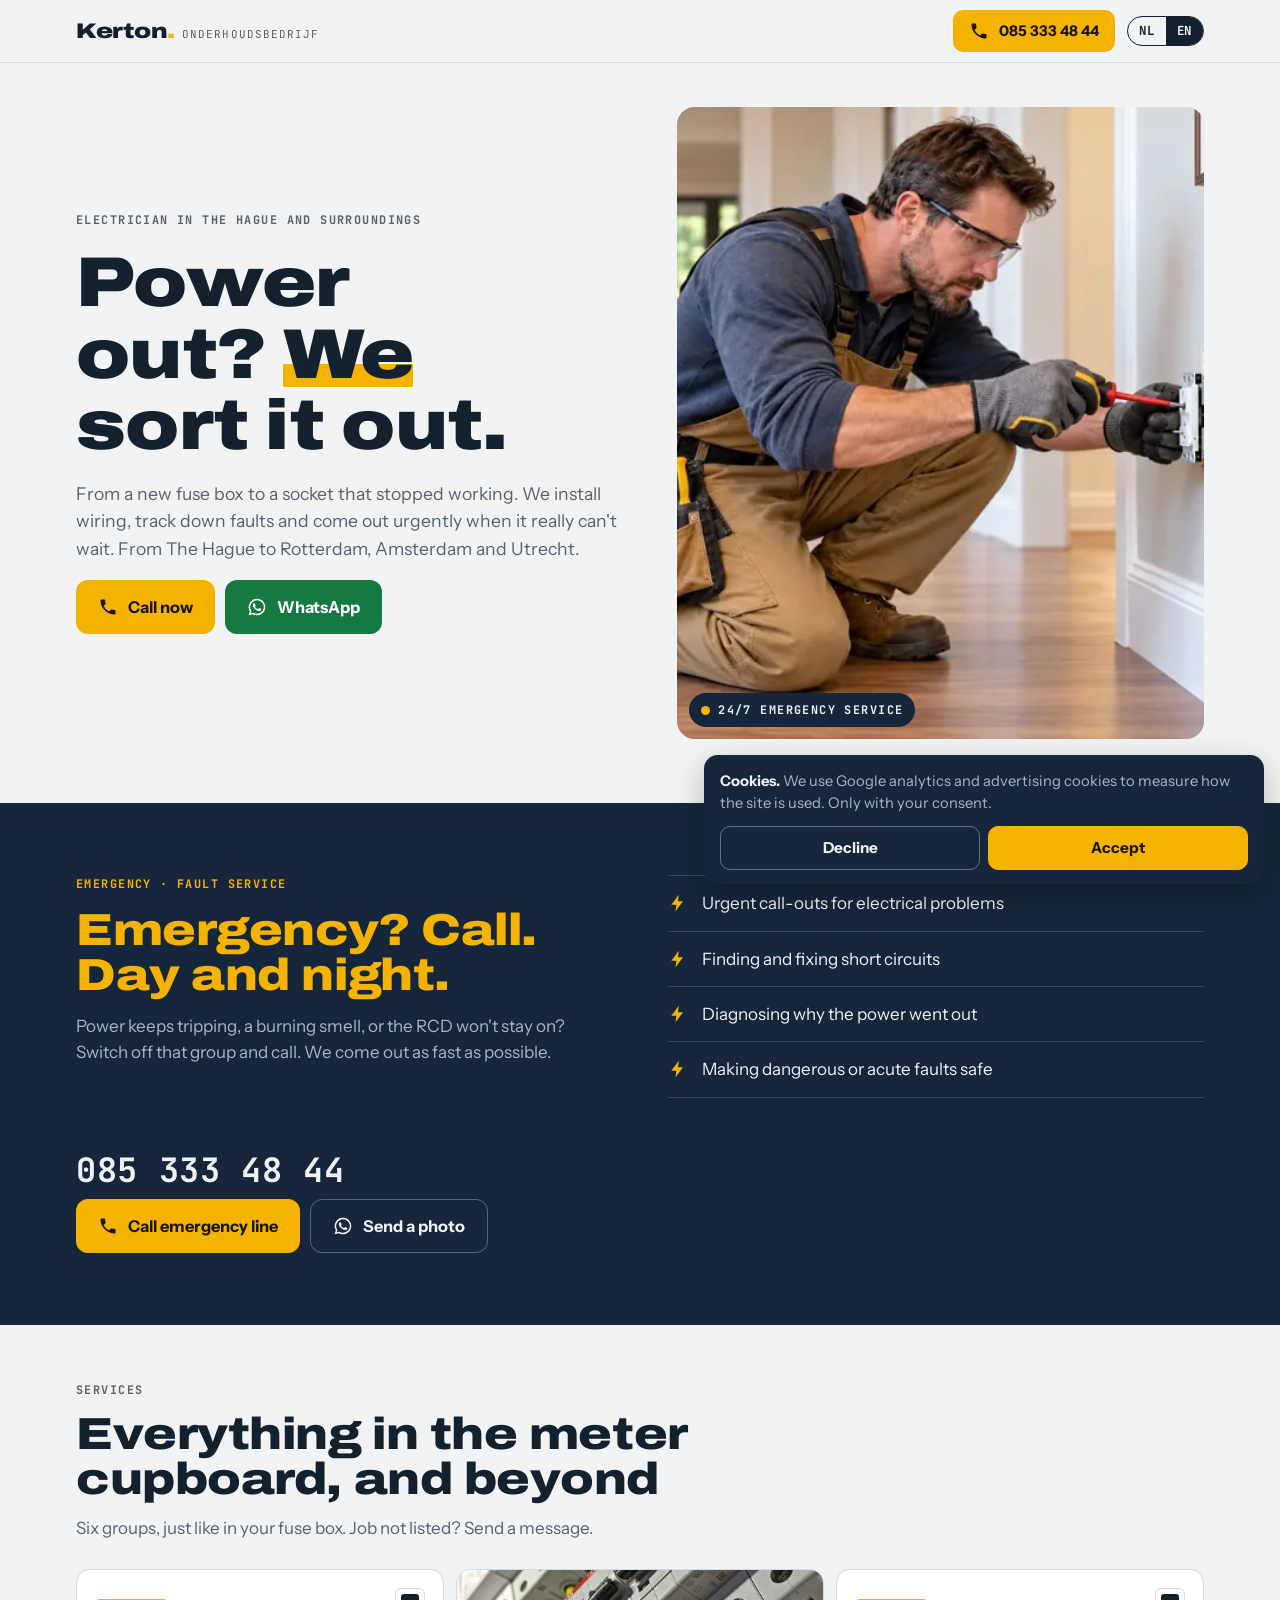
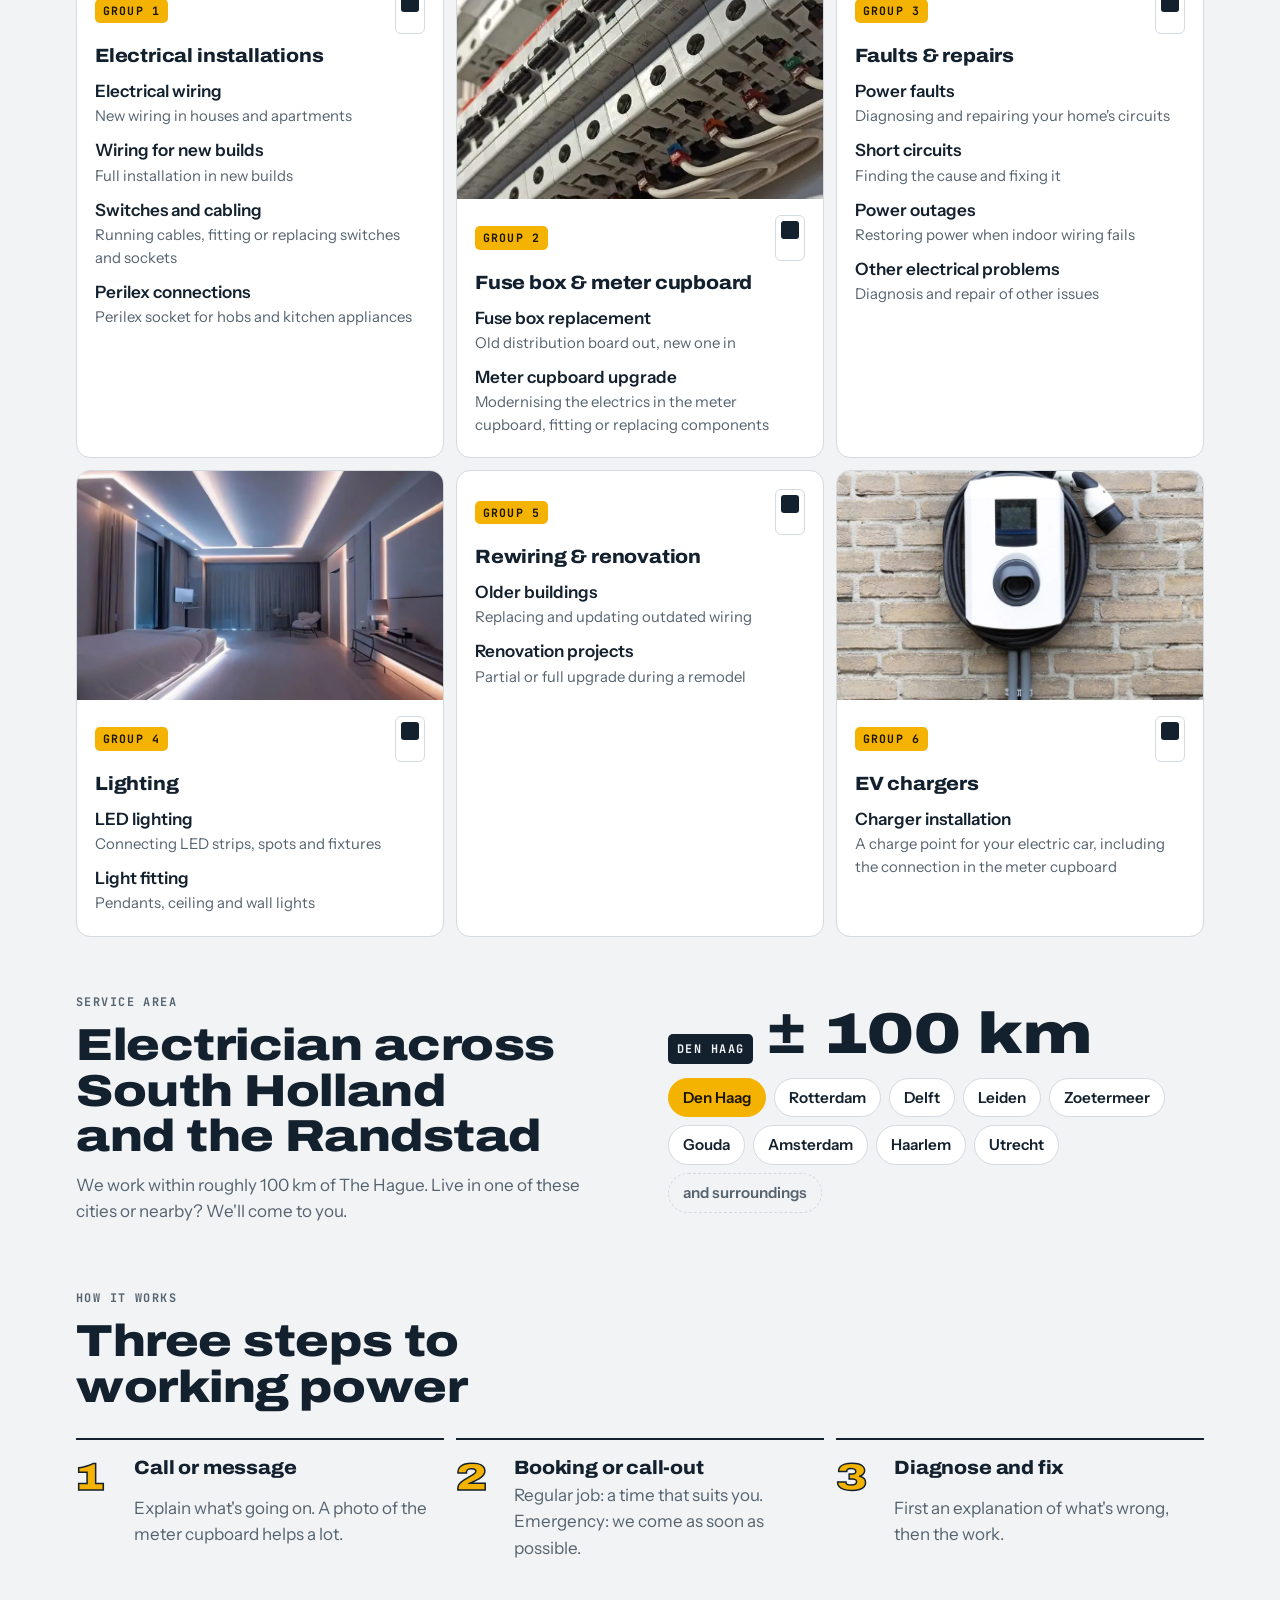
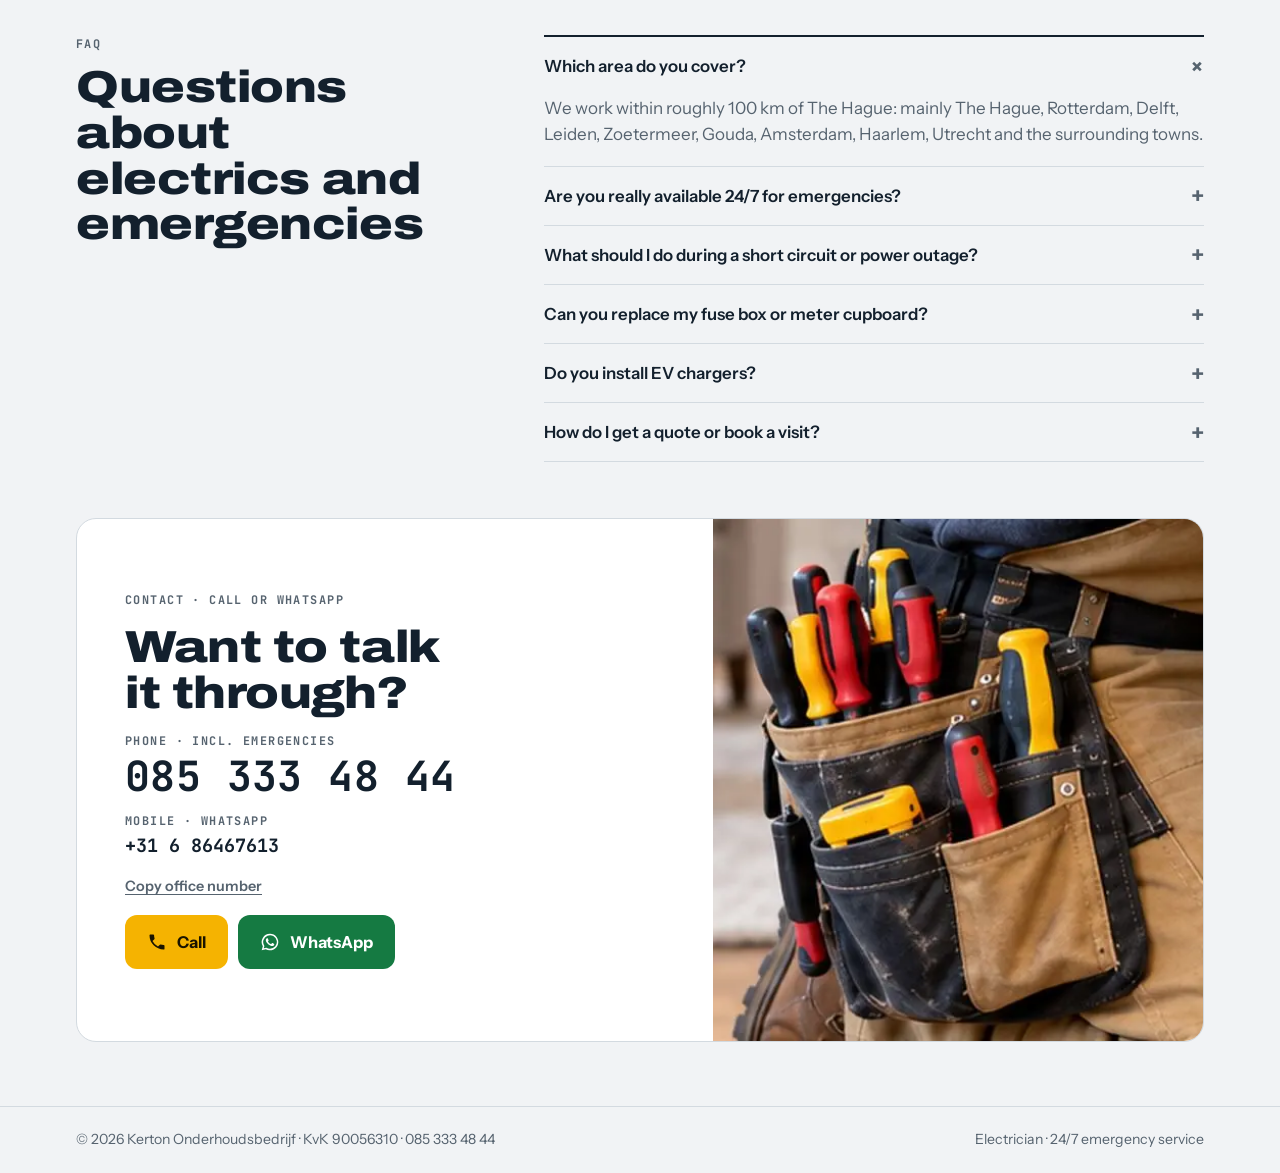
==== commit 3476b25b: "Add GA4 + GTM with Consent Mode v2 cookie banner, call/WhatsApp click events; shared CSS; fix EN lan" ====
--- a/en/index.html
+++ b/en/index.html
@@ -2,6 +2,15 @@
 <html lang="en">
 <head>
 <meta charset="utf-8">
+<script>
+window.dataLayer=window.dataLayer||[];function gtag(){dataLayer.push(arguments);}
+gtag('consent','default',{ad_storage:'denied',ad_user_data:'denied',ad_personalization:'denied',analytics_storage:'denied',functionality_storage:'granted',security_storage:'granted',wait_for_update:500});
+gtag('set','ads_data_redaction',true);
+try{if(localStorage.getItem('kerton-consent')==='granted'){gtag('consent','update',{ad_storage:'granted',ad_user_data:'granted',ad_personalization:'granted',analytics_storage:'granted'});}}catch(e){}
+</script>
+<script async src="https://www.googletagmanager.com/gtag/js?id=G-FKY0PTZJH2"></script>
+<script>gtag('js',new Date());gtag('config','G-FKY0PTZJH2');</script>
+<script>(function(w,d,s,l,i){w[l]=w[l]||[];w[l].push({'gtm.start':new Date().getTime(),event:'gtm.js'});var f=d.getElementsByTagName(s)[0],j=d.createElement(s),dl=l!='dataLayer'?'&l='+l:'';j.async=true;j.src='https://www.googletagmanager.com/gtm.js?id='+i+dl;f.parentNode.insertBefore(j,f);})(window,document,'script','dataLayer','GTM-P2J825FN');</script>
 <meta name="viewport" content="width=device-width, initial-scale=1, viewport-fit=cover">
 <title>Electrician The Hague, Rotterdam &amp; Randstad · 24/7 emergency | Kerton</title>
 <meta name="description" content="Electrician in The Hague, Rotterdam, Delft, Leiden, Zoetermeer, Gouda, Amsterdam, Haarlem, Utrecht and surroundings. Fuse boxes, faults, lighting, EV chargers. 24/7 emergency: 085 333 48 44.">
@@ -26,198 +35,10 @@
 <link rel="preconnect" href="https://fonts.googleapis.com">
 <link rel="preconnect" href="https://fonts.gstatic.com" crossorigin>
 <link rel="stylesheet" href="https://fonts.googleapis.com/css2?family=Archivo:wdth,wght@100..125,600..900&family=Instrument+Sans:wght@400;500;600&family=JetBrains+Mono:wght@500;700&display=swap">
-<style>
-/* Layout: photo-led hero → dark spoed panel → services laid out as a Dutch groepenkast (groep 1–6) → steps → contact. Mobile-first, fixed call bar. */
-:root{
-  --bg:#F1F3F5; --surface:#FFFFFF; --ink:#13202D; --muted:#56636F; --line:#D3DAE0;
-  --panel:#16263A; --panel-ink:#EEF2F6; --panel-muted:#A9B6C3;
-  --volt:#F5B301; --volt-ink:#1A1400; --wa:#157A42; --wa-ink:#FFFFFF;
-  --f-display:"Archivo","Arial Narrow",Arial,sans-serif;
-  --f-body:"Instrument Sans",system-ui,-apple-system,"Segoe UI",sans-serif;
-  --f-mono:"JetBrains Mono",ui-monospace,Menlo,Consolas,monospace;
-  --gut-l:max(16px,env(safe-area-inset-left,0px)); --gut-r:max(16px,env(safe-area-inset-right,0px));
-}
-@media (prefers-color-scheme:dark){:root:not([data-theme="light"]){
-  --bg:#0E151D; --surface:#16202B; --ink:#E7ECF1; --muted:#97A4B1; --line:#283543;
-  --panel:#1A2C42; --panel-ink:#EEF2F6; --panel-muted:#A9B6C3; --wa:#167F45; color-scheme:dark}}
-:root[data-theme="dark"]{
-  --bg:#0E151D; --surface:#16202B; --ink:#E7ECF1; --muted:#97A4B1; --line:#283543;
-  --panel:#1A2C42; --panel-ink:#EEF2F6; --panel-muted:#A9B6C3; --wa:#167F45; color-scheme:dark}
-
-*{box-sizing:border-box}
-html{scroll-behavior:smooth;-webkit-text-size-adjust:100%}
-@media (prefers-reduced-motion:reduce){html{scroll-behavior:auto}*{transition:none!important;animation:none!important}}
-body{background:var(--bg);color:var(--ink);font-family:var(--f-body);font-size:17px;line-height:1.55;padding-bottom:calc(76px + env(safe-area-inset-bottom,0px))}
-@media (min-width:860px){body{padding-bottom:0}}
-body::before{content:"";position:fixed;inset:0 0 auto;height:env(safe-area-inset-top,0px);z-index:30;background:var(--bg)}
-a{color:inherit}
-:focus-visible{outline:3px solid var(--volt);outline-offset:3px;border-radius:4px}
-.wrap{max-width:1160px;margin-inline:auto;padding-left:var(--gut-l);padding-right:var(--gut-r)}
-h1,h2,h3{font-family:var(--f-display);font-stretch:118%;line-height:1.02;margin:0;text-wrap:balance;letter-spacing:-.01em}
-.display{font-family:var(--f-display);font-stretch:118%;line-height:1.02;margin:0;text-wrap:balance;letter-spacing:-.01em;font-size:clamp(2.3rem,8.6vw,4.4rem);font-weight:900}
-h1.eyebrow{line-height:1.4}
-h2{font-size:clamp(1.8rem,5.6vw,2.8rem);font-weight:850}
-h3{font-size:1.2rem;font-weight:800;font-stretch:108%}
-p{margin:0}
-.label{font-family:var(--f-mono);font-size:.74rem;font-weight:700;letter-spacing:.12em;text-transform:uppercase}
-/* language switching */
-#app[data-lang="nl"] [lang="en"],#app[data-lang="en"] [lang="nl"]{display:none!important}
-
-/* header */
-header{position:sticky;top:env(safe-area-inset-top,0px);z-index:20;background:color-mix(in srgb,var(--bg) 88%,transparent);backdrop-filter:blur(10px);-webkit-backdrop-filter:blur(10px);border-bottom:1px solid var(--line)}
-.bar{display:flex;align-items:center;gap:12px;height:62px}
-.logo{display:flex;align-items:baseline;gap:7px;text-decoration:none;margin-right:auto;min-width:0}
-.logo b{font-family:var(--f-display);font-stretch:125%;font-weight:900;font-size:1.32rem;letter-spacing:-.02em}
-.logo b i{font-style:normal;color:var(--volt)}
-@media (max-width:400px){.logo-sub{display:none!important}}
-.logo-sub{font-family:var(--f-mono);font-size:.68rem;letter-spacing:.1em;text-transform:uppercase;color:var(--muted);white-space:nowrap}
-.lang{display:flex;border:1.5px solid var(--ink);border-radius:999px;overflow:hidden;flex:none}
-.lang a{text-decoration:none;font:700 .78rem/1 var(--f-mono);letter-spacing:.06em;padding:8px 11px;border:0;background:transparent;color:var(--ink);cursor:pointer}
-.lang a[aria-current="page"]{background:var(--ink);color:var(--bg)}
-.hcall{display:none}
-@media (min-width:860px){.hcall{display:inline-flex}}
-
-/* buttons */
-.btn{display:inline-flex;align-items:center;justify-content:center;gap:10px;min-height:54px;padding:0 22px;border-radius:12px;font:700 1.02rem/1 var(--f-body);text-decoration:none;border:0;cursor:pointer;transition:transform .15s ease,filter .15s ease;white-space:nowrap}
-.btn:hover{transform:translateY(-1px);filter:brightness(1.05)}
-.btn svg{width:20px;height:20px;flex:none}
-.btn-volt{background:var(--volt);color:var(--volt-ink)}
-.btn-wa{background:var(--wa);color:var(--wa-ink)}
-.btn-ghost{background:transparent;color:var(--ink);border:1.5px solid var(--line)}
-.btn-sm{min-height:42px;padding:0 16px;font-size:.92rem;border-radius:10px}
-
-/* hero */
-.hero{padding-block:18px 40px}
-.hero-grid{display:grid;gap:26px}
-.hero-photo{position:relative;border-radius:18px;overflow:hidden;aspect-ratio:4/3;max-width:100%;background:var(--line)}
-.hero-photo img{width:100%;height:100%;object-fit:cover;object-position:60% 40%;display:block}
-.live{position:absolute;left:12px;bottom:12px;display:flex;align-items:center;gap:8px;background:var(--panel);color:var(--panel-ink);padding:8px 12px;border-radius:999px}
-.live::before{content:"";width:9px;height:9px;border-radius:50%;background:var(--volt);box-shadow:0 0 0 0 var(--volt);animation:pulse 2s infinite}
-@keyframes pulse{0%{box-shadow:0 0 0 0 color-mix(in srgb,var(--volt) 70%,transparent)}80%,100%{box-shadow:0 0 0 10px transparent}}
-.hero-copy{display:grid;gap:18px;align-content:center;min-width:0}
-.hero-copy .label{color:var(--muted)}
-.hero-copy .display em{font-style:normal;background:linear-gradient(transparent 62%,var(--volt) 62%,var(--volt) 92%,transparent 92%)}
-.lede{font-size:1.1rem;color:var(--muted);max-width:34em}
-.ctas{display:flex;flex-wrap:wrap;gap:10px}
-.ctas .btn{flex:1 1 200px}
-@media (min-width:860px){
-  .hero{padding-block:44px 64px}
-  .hero-grid{grid-template-columns:1.05fr 1fr;gap:48px;align-items:center}
-  .hero-photo{order:2;aspect-ratio:5/6}
-  .ctas .btn{flex:0 0 auto}
-}
-
-/* spoed */
-.spoed{background:var(--panel);color:var(--panel-ink)}
-.spoed .wrap{padding-block:44px;display:grid;gap:28px}
-.spoed .label{color:var(--volt)}
-.spoed h2 span{color:var(--volt)}
-.spoed-intro{display:grid;gap:14px;min-width:0}
-.spoed-intro p{color:var(--panel-muted);max-width:32em}
-.spoed ul{list-style:none;margin:0;padding:0;display:grid;gap:0;border-top:1px solid color-mix(in srgb,var(--panel-ink) 16%,transparent)}
-.spoed li{display:flex;gap:14px;align-items:flex-start;padding:14px 0;border-bottom:1px solid color-mix(in srgb,var(--panel-ink) 16%,transparent)}
-.spoed li svg{width:20px;height:20px;flex:none;margin-top:3px;color:var(--volt)}
-.spoed-call{display:grid;gap:12px}
-.spoed-num{font:700 clamp(1.5rem,6.4vw,2.1rem)/1 var(--f-mono);letter-spacing:.02em;color:var(--panel-ink);font-variant-numeric:tabular-nums;user-select:all}
-.spoed-call .ctas .btn-ghost{color:var(--panel-ink);border-color:color-mix(in srgb,var(--panel-ink) 30%,transparent)}
-@media (min-width:860px){.spoed .wrap{grid-template-columns:1fr 1fr;gap:56px;padding-block:72px;align-items:start}.spoed-call{grid-column:1}}
-
-/* services as groepenkast */
-.services{padding-block:56px}
-.sec-head{display:grid;gap:12px;margin-bottom:28px;max-width:40em}
-.sec-head .label{color:var(--muted)}
-.sec-head p{color:var(--muted)}
-.kast{display:grid;gap:12px;grid-template-columns:1fr}
-@media (min-width:620px){.kast{grid-template-columns:1fr 1fr}}
-@media (min-width:1000px){.kast{grid-template-columns:repeat(3,1fr)}}
-.groep{background:var(--surface);border:1px solid var(--line);border-radius:14px;padding:18px 18px 20px;display:grid;gap:12px;align-content:start;min-width:0}
-.groep-top{display:flex;align-items:center;justify-content:space-between;gap:10px}
-.tag{font:700 .72rem/1 var(--f-mono);letter-spacing:.1em;text-transform:uppercase;background:var(--volt);color:var(--volt-ink);padding:6px 8px;border-radius:5px}
-.switch{width:30px;height:46px;border-radius:6px;border:1.5px solid var(--line);position:relative;flex:none}
-.switch::after{content:"";position:absolute;left:5px;right:5px;top:5px;height:18px;border-radius:3px;background:var(--ink)}
-.groep ul{list-style:none;margin:0;padding:0;display:grid;gap:9px}
-.groep li{display:grid;gap:1px}
-.groep li b{font-weight:600}
-.groep li span{color:var(--muted);font-size:.93rem}
-.kast-photo{border-radius:14px;overflow:hidden;min-height:220px;max-width:100%;background:var(--line)}
-.kast-photo img{width:100%;height:100%;object-fit:cover;display:block}
-
-.groep-photo{margin:-18px -18px 4px;aspect-ratio:16/10;max-width:calc(100% + 36px);overflow:hidden;border-radius:13px 13px 0 0;background:var(--line)}
-.groep-photo img{width:100%;height:100%;object-fit:cover;display:block}
-/* reviews carousel */
-.reviews{padding-block:0 64px}
-.rev-head{display:flex;align-items:flex-end;justify-content:space-between;gap:16px;flex-wrap:wrap;margin-bottom:22px}
-.rev-head .sec-head{margin-bottom:0}
-.rev-nav{display:flex;gap:8px}
-.rev-nav button{width:46px;height:46px;border-radius:50%;border:1.5px solid var(--ink);background:transparent;color:var(--ink);font:700 1.1rem/1 var(--f-body);cursor:pointer}
-.rev-nav button:disabled{opacity:.3;cursor:default}
-.track{display:grid;grid-auto-flow:column;grid-auto-columns:88%;gap:12px;overflow-x:auto;scroll-snap-type:x mandatory;scrollbar-width:none;-webkit-overflow-scrolling:touch;padding-bottom:4px}
-.track::-webkit-scrollbar{display:none}
-@media (min-width:620px){.track{grid-auto-columns:calc((100% - 12px)/2)}}
-@media (min-width:1000px){.track{grid-auto-columns:calc((100% - 24px)/3)}}
-.rev{scroll-snap-align:start;background:var(--surface);border:1px dashed var(--muted);border-radius:14px;padding:22px;display:grid;gap:14px;align-content:start;min-width:0}
-.rev q{font-family:var(--f-display);font-stretch:108%;font-weight:700;font-size:1.15rem;line-height:1.3;quotes:"\201C" "\201D"}
-.rev q::before{color:var(--volt)}
-.rev .who{font-family:var(--f-mono);font-size:.78rem;color:var(--muted)}
-.ph{background:color-mix(in srgb,var(--volt) 22%,transparent);border-radius:3px;padding:0 3px}
-.dots{display:flex;gap:8px;justify-content:center;margin-top:16px}
-.dots span{width:8px;height:8px;border-radius:50%;background:var(--line);transition:background .2s,width .2s}
-.dots span.on{background:var(--ink);width:22px;border-radius:4px}
-/* area */
-.area{padding-block:0 56px}
-.area-grid{display:grid;gap:8px}
-.area-list{display:grid;gap:14px;min-width:0}
-.radius{display:flex;align-items:baseline;gap:12px;flex-wrap:wrap}
-.radius b{font:900 clamp(2.4rem,9vw,3.6rem)/1 var(--f-display);font-stretch:125%;color:var(--ink)}
-.radius .label{background:var(--ink);color:var(--bg);padding:6px 9px;border-radius:5px}
-.cities{list-style:none;margin:0;padding:0;display:flex;flex-wrap:wrap;gap:8px}
-.cities li{border:1.5px solid var(--line);background:var(--surface);border-radius:999px;padding:7px 14px;font-weight:600;font-size:.95rem}
-.cities li:first-child{border-color:var(--volt);background:var(--volt);color:var(--volt-ink)}
-.cities li.more{border-style:dashed;color:var(--muted);background:transparent}
-@media (min-width:860px){.area-grid{grid-template-columns:1fr 1fr;gap:56px;align-items:center}.area-grid .sec-head{margin-bottom:0}}
-/* faq */
-.faq{padding-block:0 56px}
-.faq-grid{display:grid;gap:8px}
-.qas{display:grid;border-top:2px solid var(--ink);min-width:0}
-.qa{border-bottom:1px solid var(--line)}
-.qa summary{list-style:none;cursor:pointer;display:flex;justify-content:space-between;gap:16px;align-items:center;padding:16px 0;font-weight:600;font-size:1.05rem}
-.qa summary::-webkit-details-marker{display:none}
-.qa summary::after{content:"+";font:700 1.4rem/1 var(--f-mono);color:var(--muted);flex:none;transition:transform .2s}
-.qa[open] summary::after{transform:rotate(45deg)}
-.qa p{padding:0 0 18px;color:var(--muted);max-width:60ch}
-@media (min-width:860px){.faq-grid{grid-template-columns:1fr 1.6fr;gap:56px;align-items:start}}
-/* steps */
-.steps{padding-block:8px 56px}
-.steps ol{list-style:none;margin:0;padding:0;display:grid;gap:12px;counter-reset:s}
-@media (min-width:860px){.steps ol{grid-template-columns:repeat(3,1fr)}}
-.steps li{counter-increment:s;display:grid;grid-template-columns:auto 1fr;gap:4px 16px;padding:18px 0;border-top:2px solid var(--ink)}
-.steps li::before{content:counter(s);grid-row:span 2;font:900 2.4rem/1 var(--f-display);font-stretch:125%;color:var(--volt);-webkit-text-stroke:1.5px var(--ink);min-width:1.1em}
-.steps li p{color:var(--muted);min-width:0}
-
-/* contact */
-.contact{padding-block:0 64px}
-.contact-card{display:grid;gap:0;border-radius:20px;overflow:hidden;background:var(--surface);border:1px solid var(--line)}
-.contact-body{padding:28px 22px;display:grid;gap:16px;min-width:0;align-content:center}
-.contact-body .label{color:var(--muted)}
-.bignum{font:700 clamp(1.55rem,7vw,2.6rem)/1.05 var(--f-mono);font-variant-numeric:tabular-nums;letter-spacing:.01em;user-select:all;word-break:keep-all}
-.nums{margin:0;display:grid;gap:14px}.nums div{display:grid;gap:4px}.nums dt{color:var(--muted)}.nums dd{margin:0}
-.midnum{font:700 1.15rem/1.2 var(--f-mono);font-variant-numeric:tabular-nums;user-select:all}
-.copy{font:600 .9rem/1 var(--f-body);background:none;border:0;color:var(--muted);text-decoration:underline;text-underline-offset:3px;cursor:pointer;padding:6px 0;justify-self:start}
-.contact-photo{min-height:240px;background:var(--line)}
-.contact-photo img{width:100%;height:100%;object-fit:cover;display:block}
-@media (min-width:860px){.contact-card{grid-template-columns:1.3fr 1fr}.contact-body{padding:48px}}
-
-footer{border-top:1px solid var(--line)}
-footer .wrap{padding-block:22px;display:flex;flex-wrap:wrap;gap:8px 20px;justify-content:space-between;color:var(--muted);font-size:.88rem}
-
-/* mobile call bar */
-.callbar{position:fixed;left:0;right:0;bottom:0;z-index:25;background:var(--surface);border-top:1px solid var(--line);padding:10px var(--gut-r) calc(10px + env(safe-area-inset-bottom,0px)) var(--gut-l);display:grid;grid-template-columns:1fr 1fr;gap:10px}
-.callbar .btn{min-height:52px;padding:0 10px}
-@media (min-width:860px){.callbar{display:none}}
-</style>
-<style>img{max-width:100%}body{margin:0}[hidden]{display:none!important}</style>
+<link rel="stylesheet" href="../assets/site.css">
 </head>
 <body>
+<noscript><iframe src="https://www.googletagmanager.com/ns.html?id=GTM-P2J825FN" height="0" width="0" style="display:none;visibility:hidden"></iframe></noscript>
 
 <div data-lang="en" id="app">
 <svg aria-hidden="true" height="0" style="position:absolute" width="0">
@@ -231,7 +52,7 @@
 <b>Kerton<i>.</i></b><span class="logo-sub">Onderhoudsbedrijf</span>
 </a>
 <a class="btn btn-volt btn-sm hcall" href="tel:+31853334844"><svg><use href="#i-phone"></use></svg>085 333 48 44</a>
-<nav aria-label="Taal / Language" class="lang"><a href="../" hreflang="nl" lang="nl">NL</a><a aria-current="page" href="./" hreflang="en" lang="en">EN</a></nav>
+<nav aria-label="Taal / Language" class="lang"><a href="../" hreflang="nl">NL</a><a aria-current="page" href="./" hreflang="en">EN</a></nav>
 </div>
 </header>
 <main id="top">
@@ -286,8 +107,8 @@
 <div class="groep-top"><span class="tag"><span>Group 1</span></span><span aria-hidden="true" class="switch"></span></div>
 <h3><span>Electrical installations</span></h3>
 <ul>
-<li><b>Elektra aanleggen</b><span>New wiring in houses and apartments</span></li>
-<li><b>Elektra voor nieuwbouw</b><span>Full installation in new builds</span></li>
+<li><b>Electrical wiring</b><span>New wiring in houses and apartments</span></li>
+<li><b>Wiring for new builds</b><span>Full installation in new builds</span></li>
 <li><b>Switches and cabling</b><span>Running cables, fitting or replacing switches and sockets</span></li>
 <li><b>Perilex connections</b><span>Perilex socket for hobs and kitchen appliances</span></li>
 </ul>
@@ -434,5 +255,28 @@
 </div>
 <script>(function(){document.getElementById('yr').textContent=new Date().getFullYear();var c=document.getElementById('copy');if(!c)return;c.addEventListener('click',function(){var lbl=c.innerHTML;function done(){c.textContent='Copied';setTimeout(function(){c.innerHTML=lbl},1600)}function sel(){var r=document.createRange();r.selectNodeContents(document.getElementById('num'));var w=getSelection();w.removeAllRanges();w.addRange(r)}try{navigator.clipboard.writeText('+31853334844').then(done,sel)}catch(e){sel()}})})();</script>
 
+<div class="cookie" id="cookie" role="dialog" aria-live="polite" aria-label="Cookies" hidden>
+  <p><b>Cookies.</b> We use Google analytics and advertising cookies to measure how the site is used. Only with your consent.</p>
+  <div class="cookie-btns"><button type="button" id="ck-no">Decline</button><button type="button" class="ok" id="ck-yes">Accept</button></div>
+</div>
+<script>
+(function(){
+  var b=document.getElementById('cookie'),k='kerton-consent',v=null;
+  try{v=localStorage.getItem(k)}catch(e){}
+  if(v!=='granted'&&v!=='denied')b.hidden=false;
+  function set(x){try{localStorage.setItem(k,x)}catch(e){}
+    var g=x==='granted'?'granted':'denied';
+    gtag('consent','update',{ad_storage:g,ad_user_data:g,ad_personalization:g,analytics_storage:g});
+    dataLayer.push({event:'consent_update',consent:x});b.hidden=true;}
+  document.getElementById('ck-yes').onclick=function(){set('granted')};
+  document.getElementById('ck-no').onclick=function(){set('denied')};
+  document.addEventListener('click',function(e){
+    var a=e.target.closest&&e.target.closest('a[href]');if(!a)return;var h=a.getAttribute('href');
+    var where=a.closest('header')?'header':a.closest('.callbar')?'sticky_bar':a.closest('.spoed')?'spoed':a.closest('.contact')?'contact':a.closest('.hero')?'hero':'other';
+    if(h.indexOf('tel:')===0){gtag('event','click_call',{link_location:where,transport_type:'beacon'});dataLayer.push({event:'click_call_gtm',link_location:where});}
+    else if(h.indexOf('wa.me')>-1){gtag('event','click_whatsapp',{link_location:where,transport_type:'beacon'});dataLayer.push({event:'click_whatsapp_gtm',link_location:where});}
+  });
+})();
+</script>
 </body>
 </html>
--- a/assets/site.css
+++ b/assets/site.css
@@ -0,0 +1,194 @@
+/* Layout: photo-led hero → dark spoed panel → services laid out as a Dutch groepenkast (groep 1–6) → steps → contact. Mobile-first, fixed call bar. */
+:root{
+  --bg:#F1F3F5; --surface:#FFFFFF; --ink:#13202D; --muted:#56636F; --line:#D3DAE0;
+  --panel:#16263A; --panel-ink:#EEF2F6; --panel-muted:#A9B6C3;
+  --volt:#F5B301; --volt-ink:#1A1400; --wa:#157A42; --wa-ink:#FFFFFF;
+  --f-display:"Archivo","Arial Narrow",Arial,sans-serif;
+  --f-body:"Instrument Sans",system-ui,-apple-system,"Segoe UI",sans-serif;
+  --f-mono:"JetBrains Mono",ui-monospace,Menlo,Consolas,monospace;
+  --gut-l:max(16px,env(safe-area-inset-left,0px)); --gut-r:max(16px,env(safe-area-inset-right,0px));
+}
+@media (prefers-color-scheme:dark){:root:not([data-theme="light"]){
+  --bg:#0E151D; --surface:#16202B; --ink:#E7ECF1; --muted:#97A4B1; --line:#283543;
+  --panel:#1A2C42; --panel-ink:#EEF2F6; --panel-muted:#A9B6C3; --wa:#167F45; color-scheme:dark}}
+:root[data-theme="dark"]{
+  --bg:#0E151D; --surface:#16202B; --ink:#E7ECF1; --muted:#97A4B1; --line:#283543;
+  --panel:#1A2C42; --panel-ink:#EEF2F6; --panel-muted:#A9B6C3; --wa:#167F45; color-scheme:dark}
+
+*{box-sizing:border-box}
+html{scroll-behavior:smooth;-webkit-text-size-adjust:100%}
+@media (prefers-reduced-motion:reduce){html{scroll-behavior:auto}*{transition:none!important;animation:none!important}}
+body{background:var(--bg);color:var(--ink);font-family:var(--f-body);font-size:17px;line-height:1.55;padding-bottom:calc(76px + env(safe-area-inset-bottom,0px))}
+@media (min-width:860px){body{padding-bottom:0}}
+body::before{content:"";position:fixed;inset:0 0 auto;height:env(safe-area-inset-top,0px);z-index:30;background:var(--bg)}
+a{color:inherit}
+:focus-visible{outline:3px solid var(--volt);outline-offset:3px;border-radius:4px}
+.wrap{max-width:1160px;margin-inline:auto;padding-left:var(--gut-l);padding-right:var(--gut-r)}
+h1,h2,h3{font-family:var(--f-display);font-stretch:118%;line-height:1.02;margin:0;text-wrap:balance;letter-spacing:-.01em}
+.display{font-family:var(--f-display);font-stretch:118%;line-height:1.02;margin:0;text-wrap:balance;letter-spacing:-.01em;font-size:clamp(2.3rem,8.6vw,4.4rem);font-weight:900}
+h1.eyebrow{line-height:1.4}
+h2{font-size:clamp(1.8rem,5.6vw,2.8rem);font-weight:850}
+h3{font-size:1.2rem;font-weight:800;font-stretch:108%}
+p{margin:0}
+.label{font-family:var(--f-mono);font-size:.74rem;font-weight:700;letter-spacing:.12em;text-transform:uppercase}
+/* language switching */
+#app[data-lang="nl"] [lang="en"],#app[data-lang="en"] [lang="nl"]{display:none!important}
+
+/* header */
+header{position:sticky;top:env(safe-area-inset-top,0px);z-index:20;background:color-mix(in srgb,var(--bg) 88%,transparent);backdrop-filter:blur(10px);-webkit-backdrop-filter:blur(10px);border-bottom:1px solid var(--line)}
+.bar{display:flex;align-items:center;gap:12px;height:62px}
+.logo{display:flex;align-items:baseline;gap:7px;text-decoration:none;margin-right:auto;min-width:0}
+.logo b{font-family:var(--f-display);font-stretch:125%;font-weight:900;font-size:1.32rem;letter-spacing:-.02em}
+.logo b i{font-style:normal;color:var(--volt)}
+@media (max-width:400px){.logo-sub{display:none!important}}
+.logo-sub{font-family:var(--f-mono);font-size:.68rem;letter-spacing:.1em;text-transform:uppercase;color:var(--muted);white-space:nowrap}
+.lang{display:flex;border:1.5px solid var(--ink);border-radius:999px;overflow:hidden;flex:none}
+.lang a{text-decoration:none;font:700 .78rem/1 var(--f-mono);letter-spacing:.06em;padding:8px 11px;border:0;background:transparent;color:var(--ink);cursor:pointer}
+.lang a[aria-current="page"]{background:var(--ink);color:var(--bg)}
+.hcall{display:none}
+@media (min-width:860px){.hcall{display:inline-flex}}
+
+/* buttons */
+.btn{display:inline-flex;align-items:center;justify-content:center;gap:10px;min-height:54px;padding:0 22px;border-radius:12px;font:700 1.02rem/1 var(--f-body);text-decoration:none;border:0;cursor:pointer;transition:transform .15s ease,filter .15s ease;white-space:nowrap}
+.btn:hover{transform:translateY(-1px);filter:brightness(1.05)}
+.btn svg{width:20px;height:20px;flex:none}
+.btn-volt{background:var(--volt);color:var(--volt-ink)}
+.btn-wa{background:var(--wa);color:var(--wa-ink)}
+.btn-ghost{background:transparent;color:var(--ink);border:1.5px solid var(--line)}
+.btn-sm{min-height:42px;padding:0 16px;font-size:.92rem;border-radius:10px}
+
+/* hero */
+.hero{padding-block:18px 40px}
+.hero-grid{display:grid;gap:26px}
+.hero-photo{position:relative;border-radius:18px;overflow:hidden;aspect-ratio:4/3;max-width:100%;background:var(--line)}
+.hero-photo img{width:100%;height:100%;object-fit:cover;object-position:60% 40%;display:block}
+.live{position:absolute;left:12px;bottom:12px;display:flex;align-items:center;gap:8px;background:var(--panel);color:var(--panel-ink);padding:8px 12px;border-radius:999px}
+.live::before{content:"";width:9px;height:9px;border-radius:50%;background:var(--volt);box-shadow:0 0 0 0 var(--volt);animation:pulse 2s infinite}
+@keyframes pulse{0%{box-shadow:0 0 0 0 color-mix(in srgb,var(--volt) 70%,transparent)}80%,100%{box-shadow:0 0 0 10px transparent}}
+.hero-copy{display:grid;gap:18px;align-content:center;min-width:0}
+.hero-copy .label{color:var(--muted)}
+.hero-copy .display em{font-style:normal;background:linear-gradient(transparent 62%,var(--volt) 62%,var(--volt) 92%,transparent 92%)}
+.lede{font-size:1.1rem;color:var(--muted);max-width:34em}
+.ctas{display:flex;flex-wrap:wrap;gap:10px}
+.ctas .btn{flex:1 1 200px}
+@media (min-width:860px){
+  .hero{padding-block:44px 64px}
+  .hero-grid{grid-template-columns:1.05fr 1fr;gap:48px;align-items:center}
+  .hero-photo{order:2;aspect-ratio:5/6}
+  .ctas .btn{flex:0 0 auto}
+}
+
+/* spoed */
+.spoed{background:var(--panel);color:var(--panel-ink)}
+.spoed .wrap{padding-block:44px;display:grid;gap:28px}
+.spoed .label{color:var(--volt)}
+.spoed h2 span{color:var(--volt)}
+.spoed-intro{display:grid;gap:14px;min-width:0}
+.spoed-intro p{color:var(--panel-muted);max-width:32em}
+.spoed ul{list-style:none;margin:0;padding:0;display:grid;gap:0;border-top:1px solid color-mix(in srgb,var(--panel-ink) 16%,transparent)}
+.spoed li{display:flex;gap:14px;align-items:flex-start;padding:14px 0;border-bottom:1px solid color-mix(in srgb,var(--panel-ink) 16%,transparent)}
+.spoed li svg{width:20px;height:20px;flex:none;margin-top:3px;color:var(--volt)}
+.spoed-call{display:grid;gap:12px}
+.spoed-num{font:700 clamp(1.5rem,6.4vw,2.1rem)/1 var(--f-mono);letter-spacing:.02em;color:var(--panel-ink);font-variant-numeric:tabular-nums;user-select:all}
+.spoed-call .ctas .btn-ghost{color:var(--panel-ink);border-color:color-mix(in srgb,var(--panel-ink) 30%,transparent)}
+@media (min-width:860px){.spoed .wrap{grid-template-columns:1fr 1fr;gap:56px;padding-block:72px;align-items:start}.spoed-call{grid-column:1}}
+
+/* services as groepenkast */
+.services{padding-block:56px}
+.sec-head{display:grid;gap:12px;margin-bottom:28px;max-width:40em}
+.sec-head .label{color:var(--muted)}
+.sec-head p{color:var(--muted)}
+.kast{display:grid;gap:12px;grid-template-columns:1fr}
+@media (min-width:620px){.kast{grid-template-columns:1fr 1fr}}
+@media (min-width:1000px){.kast{grid-template-columns:repeat(3,1fr)}}
+.groep{background:var(--surface);border:1px solid var(--line);border-radius:14px;padding:18px 18px 20px;display:grid;gap:12px;align-content:start;min-width:0}
+.groep-top{display:flex;align-items:center;justify-content:space-between;gap:10px}
+.tag{font:700 .72rem/1 var(--f-mono);letter-spacing:.1em;text-transform:uppercase;background:var(--volt);color:var(--volt-ink);padding:6px 8px;border-radius:5px}
+.switch{width:30px;height:46px;border-radius:6px;border:1.5px solid var(--line);position:relative;flex:none}
+.switch::after{content:"";position:absolute;left:5px;right:5px;top:5px;height:18px;border-radius:3px;background:var(--ink)}
+.groep ul{list-style:none;margin:0;padding:0;display:grid;gap:9px}
+.groep li{display:grid;gap:1px}
+.groep li b{font-weight:600}
+.groep li span{color:var(--muted);font-size:.93rem}
+.kast-photo{border-radius:14px;overflow:hidden;min-height:220px;max-width:100%;background:var(--line)}
+.kast-photo img{width:100%;height:100%;object-fit:cover;display:block}
+
+.groep-photo{margin:-18px -18px 4px;aspect-ratio:16/10;max-width:calc(100% + 36px);overflow:hidden;border-radius:13px 13px 0 0;background:var(--line)}
+.groep-photo img{width:100%;height:100%;object-fit:cover;display:block}
+/* reviews carousel */
+.reviews{padding-block:0 64px}
+.rev-head{display:flex;align-items:flex-end;justify-content:space-between;gap:16px;flex-wrap:wrap;margin-bottom:22px}
+.rev-head .sec-head{margin-bottom:0}
+.rev-nav{display:flex;gap:8px}
+.rev-nav button{width:46px;height:46px;border-radius:50%;border:1.5px solid var(--ink);background:transparent;color:var(--ink);font:700 1.1rem/1 var(--f-body);cursor:pointer}
+.rev-nav button:disabled{opacity:.3;cursor:default}
+.track{display:grid;grid-auto-flow:column;grid-auto-columns:88%;gap:12px;overflow-x:auto;scroll-snap-type:x mandatory;scrollbar-width:none;-webkit-overflow-scrolling:touch;padding-bottom:4px}
+.track::-webkit-scrollbar{display:none}
+@media (min-width:620px){.track{grid-auto-columns:calc((100% - 12px)/2)}}
+@media (min-width:1000px){.track{grid-auto-columns:calc((100% - 24px)/3)}}
+.rev{scroll-snap-align:start;background:var(--surface);border:1px dashed var(--muted);border-radius:14px;padding:22px;display:grid;gap:14px;align-content:start;min-width:0}
+.rev q{font-family:var(--f-display);font-stretch:108%;font-weight:700;font-size:1.15rem;line-height:1.3;quotes:"\201C" "\201D"}
+.rev q::before{color:var(--volt)}
+.rev .who{font-family:var(--f-mono);font-size:.78rem;color:var(--muted)}
+.ph{background:color-mix(in srgb,var(--volt) 22%,transparent);border-radius:3px;padding:0 3px}
+.dots{display:flex;gap:8px;justify-content:center;margin-top:16px}
+.dots span{width:8px;height:8px;border-radius:50%;background:var(--line);transition:background .2s,width .2s}
+.dots span.on{background:var(--ink);width:22px;border-radius:4px}
+/* area */
+.area{padding-block:0 56px}
+.area-grid{display:grid;gap:8px}
+.area-list{display:grid;gap:14px;min-width:0}
+.radius{display:flex;align-items:baseline;gap:12px;flex-wrap:wrap}
+.radius b{font:900 clamp(2.4rem,9vw,3.6rem)/1 var(--f-display);font-stretch:125%;color:var(--ink)}
+.radius .label{background:var(--ink);color:var(--bg);padding:6px 9px;border-radius:5px}
+.cities{list-style:none;margin:0;padding:0;display:flex;flex-wrap:wrap;gap:8px}
+.cities li{border:1.5px solid var(--line);background:var(--surface);border-radius:999px;padding:7px 14px;font-weight:600;font-size:.95rem}
+.cities li:first-child{border-color:var(--volt);background:var(--volt);color:var(--volt-ink)}
+.cities li.more{border-style:dashed;color:var(--muted);background:transparent}
+@media (min-width:860px){.area-grid{grid-template-columns:1fr 1fr;gap:56px;align-items:center}.area-grid .sec-head{margin-bottom:0}}
+/* faq */
+.faq{padding-block:0 56px}
+.faq-grid{display:grid;gap:8px}
+.qas{display:grid;border-top:2px solid var(--ink);min-width:0}
+.qa{border-bottom:1px solid var(--line)}
+.qa summary{list-style:none;cursor:pointer;display:flex;justify-content:space-between;gap:16px;align-items:center;padding:16px 0;font-weight:600;font-size:1.05rem}
+.qa summary::-webkit-details-marker{display:none}
+.qa summary::after{content:"+";font:700 1.4rem/1 var(--f-mono);color:var(--muted);flex:none;transition:transform .2s}
+.qa[open] summary::after{transform:rotate(45deg)}
+.qa p{padding:0 0 18px;color:var(--muted);max-width:60ch}
+@media (min-width:860px){.faq-grid{grid-template-columns:1fr 1.6fr;gap:56px;align-items:start}}
+/* steps */
+.steps{padding-block:8px 56px}
+.steps ol{list-style:none;margin:0;padding:0;display:grid;gap:12px;counter-reset:s}
+@media (min-width:860px){.steps ol{grid-template-columns:repeat(3,1fr)}}
+.steps li{counter-increment:s;display:grid;grid-template-columns:auto 1fr;gap:4px 16px;padding:18px 0;border-top:2px solid var(--ink)}
+.steps li::before{content:counter(s);grid-row:span 2;font:900 2.4rem/1 var(--f-display);font-stretch:125%;color:var(--volt);-webkit-text-stroke:1.5px var(--ink);min-width:1.1em}
+.steps li p{color:var(--muted);min-width:0}
+
+/* contact */
+.contact{padding-block:0 64px}
+.contact-card{display:grid;gap:0;border-radius:20px;overflow:hidden;background:var(--surface);border:1px solid var(--line)}
+.contact-body{padding:28px 22px;display:grid;gap:16px;min-width:0;align-content:center}
+.contact-body .label{color:var(--muted)}
+.bignum{font:700 clamp(1.55rem,7vw,2.6rem)/1.05 var(--f-mono);font-variant-numeric:tabular-nums;letter-spacing:.01em;user-select:all;word-break:keep-all}
+.nums{margin:0;display:grid;gap:14px}.nums div{display:grid;gap:4px}.nums dt{color:var(--muted)}.nums dd{margin:0}
+.midnum{font:700 1.15rem/1.2 var(--f-mono);font-variant-numeric:tabular-nums;user-select:all}
+.copy{font:600 .9rem/1 var(--f-body);background:none;border:0;color:var(--muted);text-decoration:underline;text-underline-offset:3px;cursor:pointer;padding:6px 0;justify-self:start}
+.contact-photo{min-height:240px;background:var(--line)}
+.contact-photo img{width:100%;height:100%;object-fit:cover;display:block}
+@media (min-width:860px){.contact-card{grid-template-columns:1.3fr 1fr}.contact-body{padding:48px}}
+
+footer{border-top:1px solid var(--line)}
+footer .wrap{padding-block:22px;display:flex;flex-wrap:wrap;gap:8px 20px;justify-content:space-between;color:var(--muted);font-size:.88rem}
+
+/* mobile call bar */
+.callbar{position:fixed;left:0;right:0;bottom:0;z-index:25;background:var(--surface);border-top:1px solid var(--line);padding:10px var(--gut-r) calc(10px + env(safe-area-inset-bottom,0px)) var(--gut-l);display:grid;grid-template-columns:1fr 1fr;gap:10px}
+.callbar .btn{min-height:52px;padding:0 10px}
+@media (min-width:860px){.callbar{display:none}}
+img{max-width:100%}body{margin:0}[hidden]{display:none!important}
+.cookie{position:fixed;z-index:40;left:max(12px,env(safe-area-inset-left,0px));right:max(12px,env(safe-area-inset-right,0px));bottom:calc(84px + env(safe-area-inset-bottom,0px));max-width:560px;margin-inline:auto;background:var(--panel);color:var(--panel-ink);border-radius:14px;padding:16px 16px 14px;display:grid;gap:12px;box-shadow:0 10px 30px rgba(0,0,0,.25);font-size:.92rem;line-height:1.45}
+.cookie p{margin:0;color:var(--panel-muted)}.cookie p b{color:var(--panel-ink)}
+.cookie-btns{display:grid;grid-template-columns:1fr 1fr;gap:8px}
+.cookie button{min-height:44px;border-radius:10px;font:700 .95rem/1 var(--f-body);cursor:pointer;border:1.5px solid color-mix(in srgb,var(--panel-ink) 35%,transparent);background:transparent;color:var(--panel-ink)}
+.cookie button.ok{background:var(--volt);color:var(--volt-ink);border-color:var(--volt)}
+@media (min-width:860px){.cookie{bottom:16px;right:16px;left:auto;margin:0}}
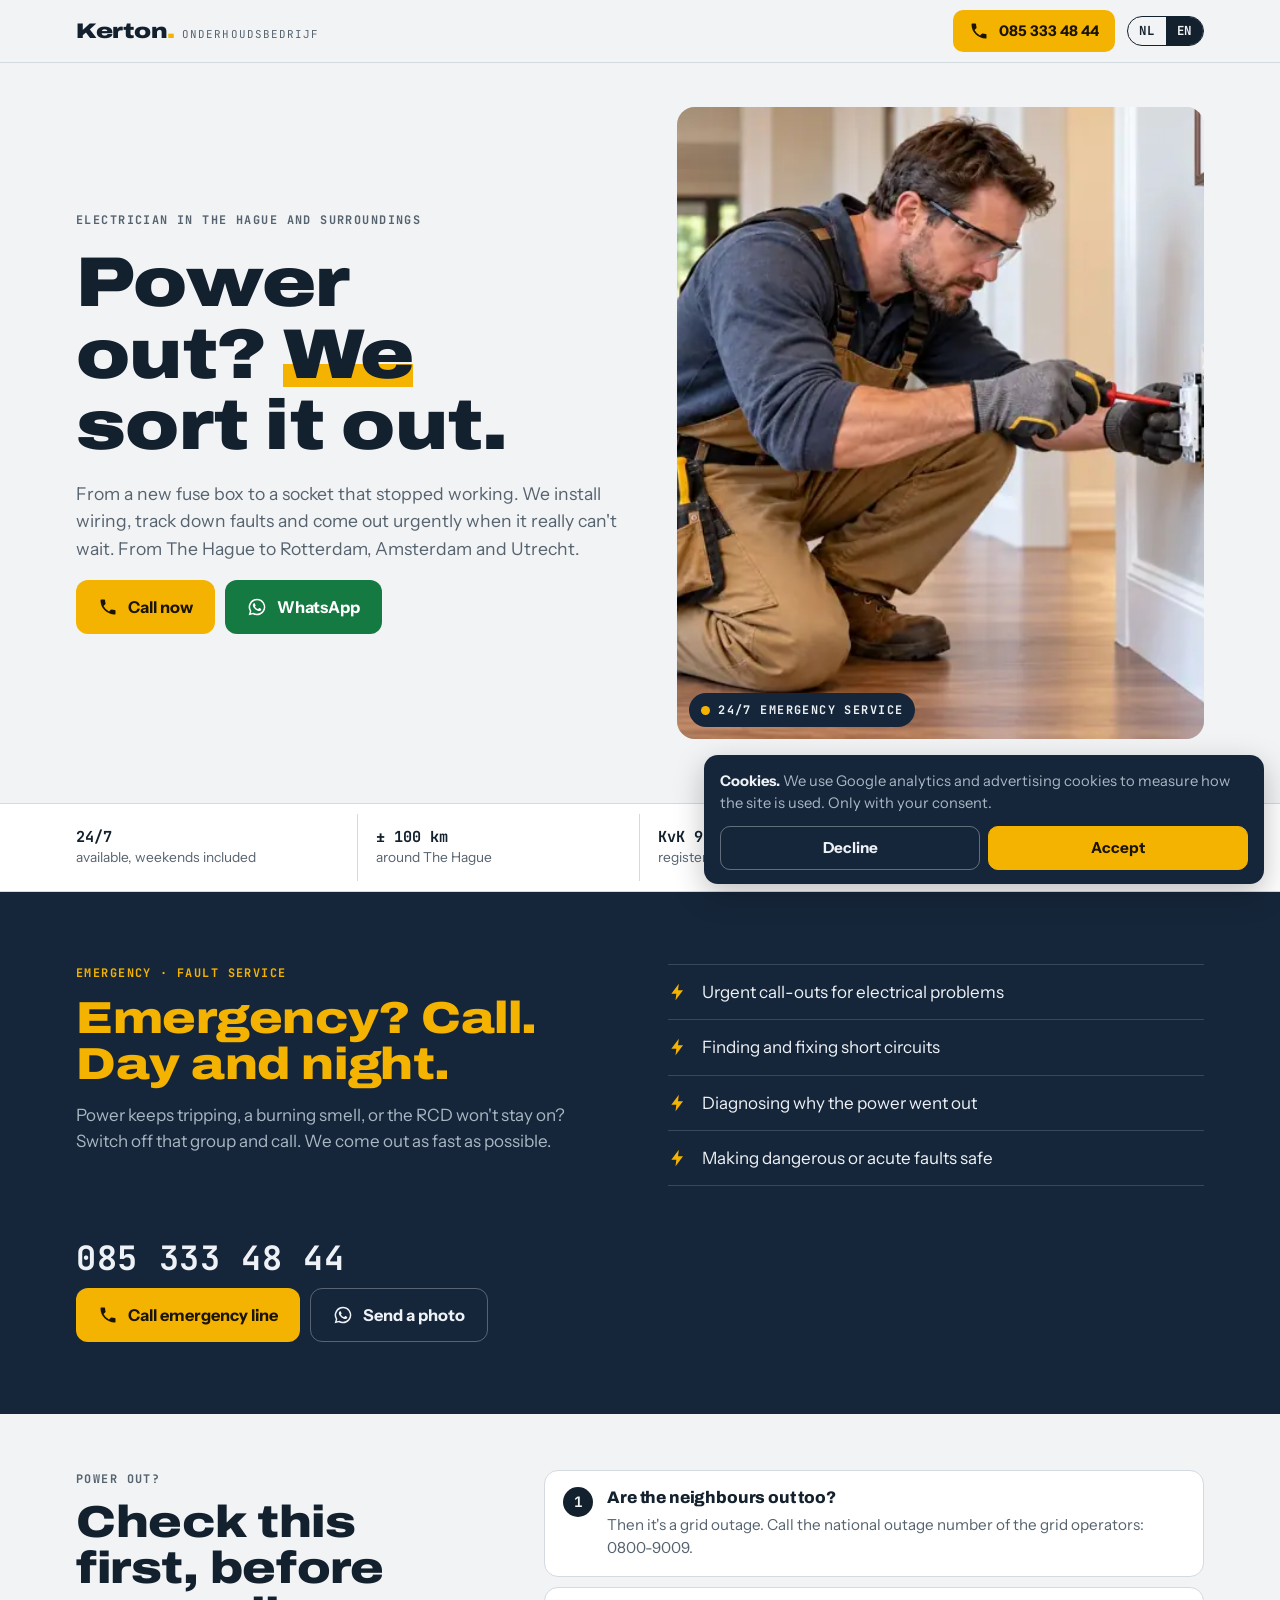
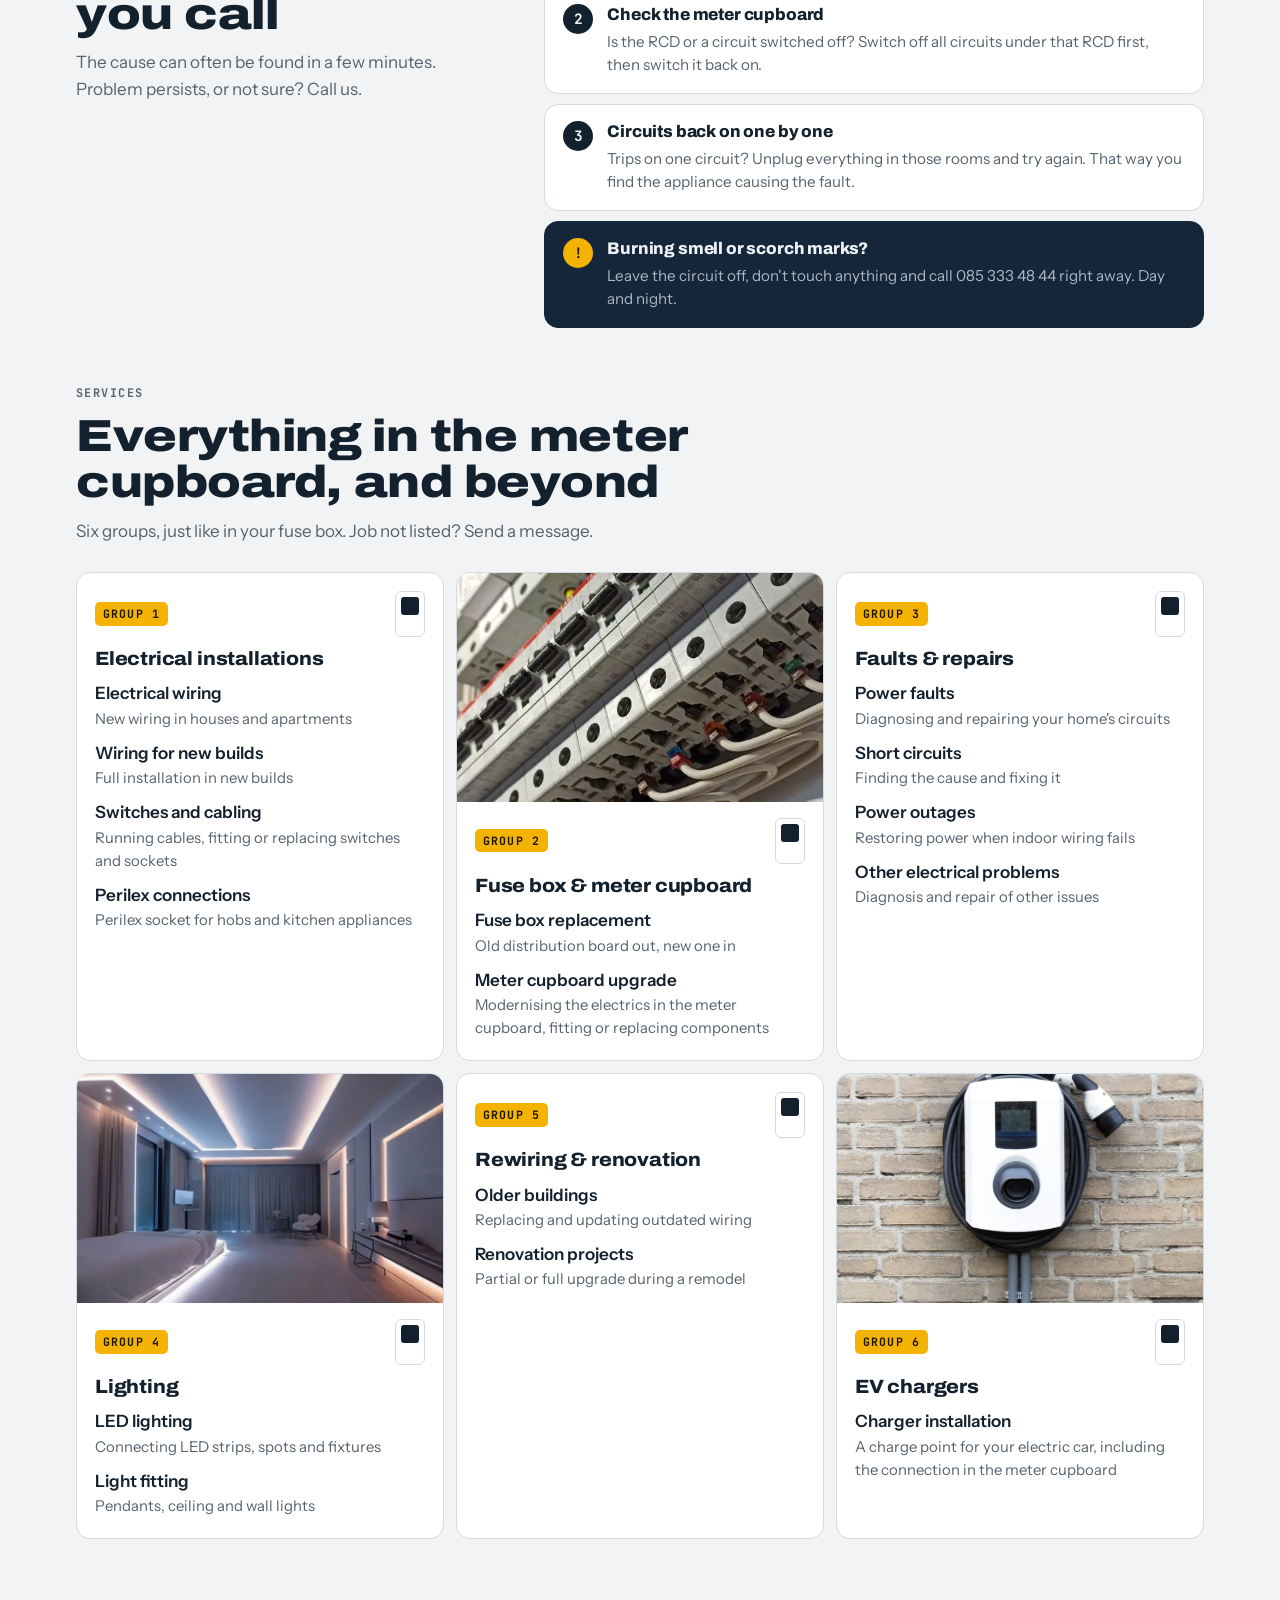
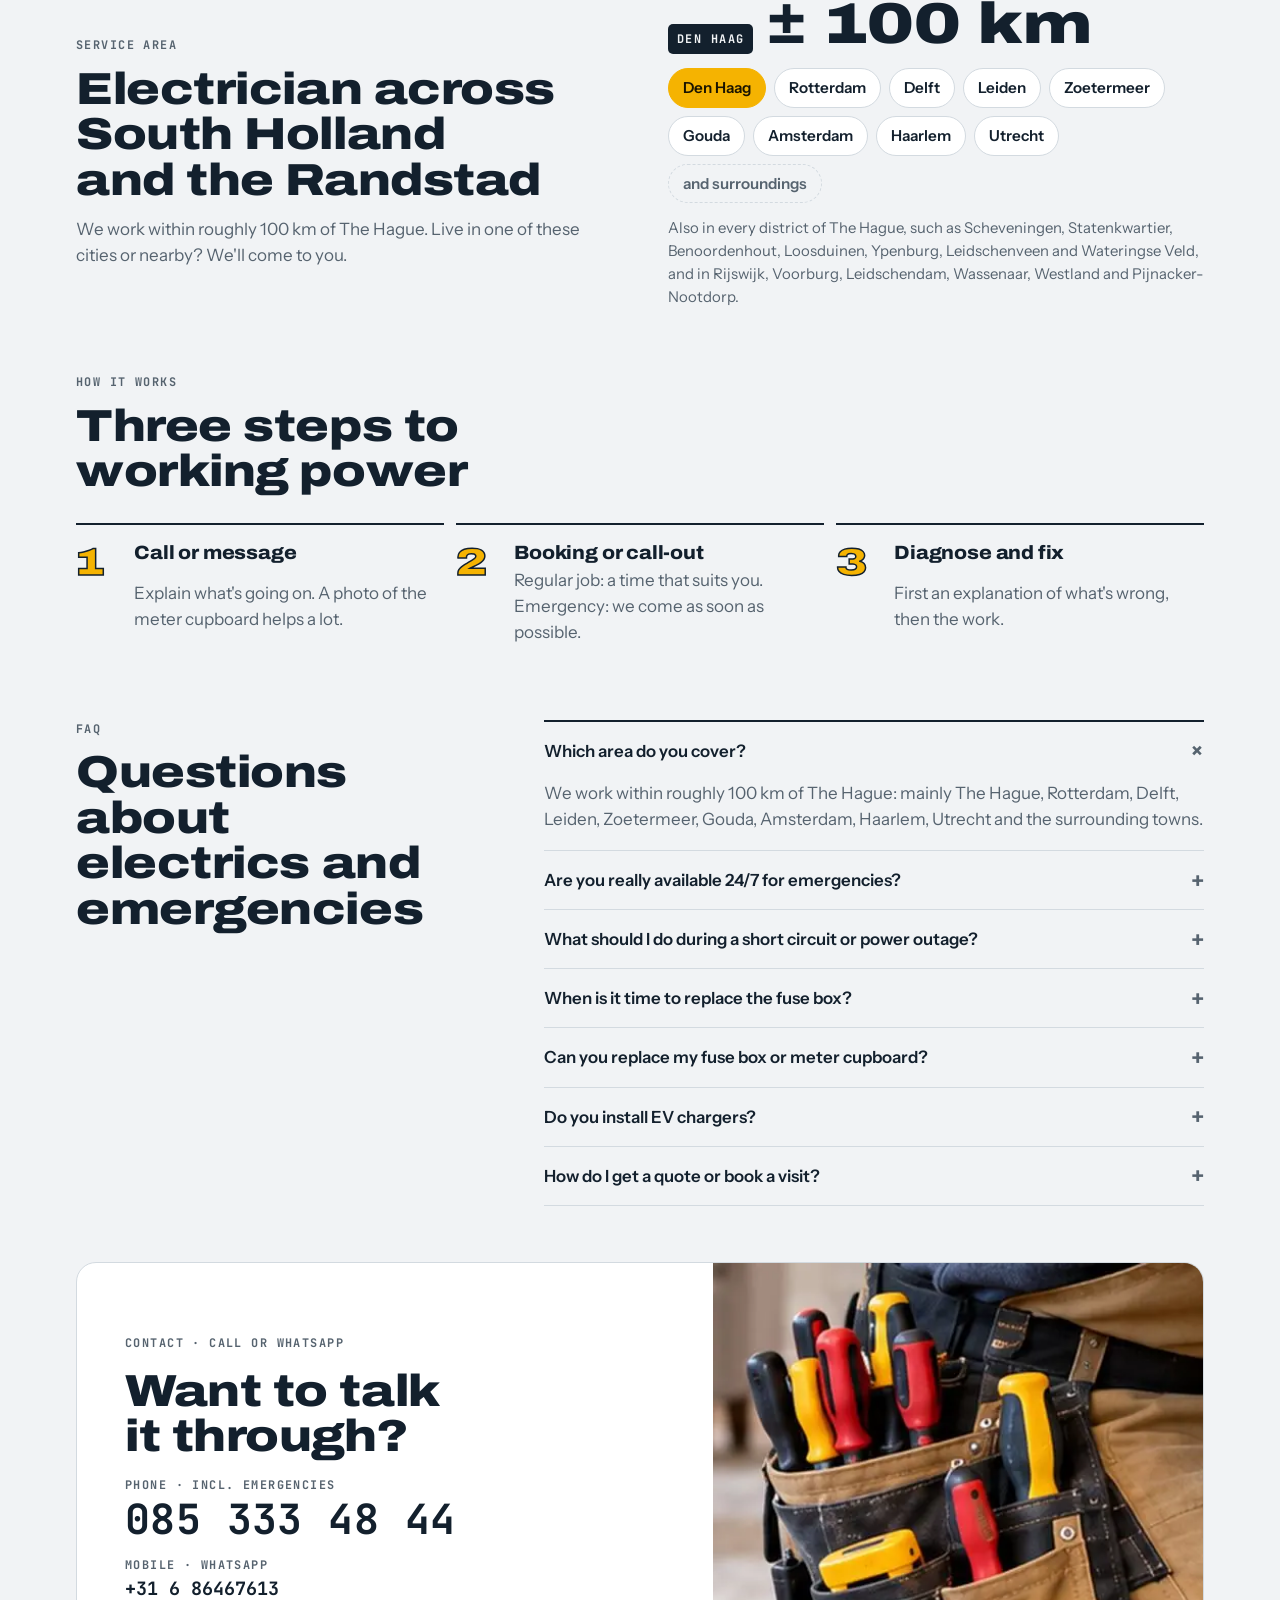
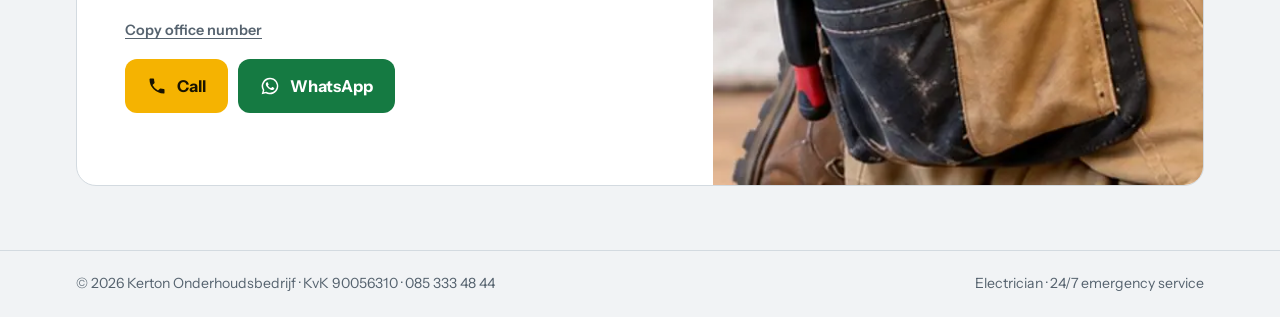
==== commit 31f6f8e4: "Add trust bar, power-outage self-check, Den Haag districts, groepenkast FAQ; WhatsApp prompt asks fo" ====
--- a/en/index.html
+++ b/en/index.html
@@ -10,7 +10,6 @@
 </script>
 <script async src="https://www.googletagmanager.com/gtag/js?id=G-FKY0PTZJH2"></script>
 <script>gtag('js',new Date());gtag('config','G-FKY0PTZJH2');</script>
-<script>(function(w,d,s,l,i){w[l]=w[l]||[];w[l].push({'gtm.start':new Date().getTime(),event:'gtm.js'});var f=d.getElementsByTagName(s)[0],j=d.createElement(s),dl=l!='dataLayer'?'&l='+l:'';j.async=true;j.src='https://www.googletagmanager.com/gtm.js?id='+i+dl;f.parentNode.insertBefore(j,f);})(window,document,'script','dataLayer','GTM-P2J825FN');</script>
 <meta name="viewport" content="width=device-width, initial-scale=1, viewport-fit=cover">
 <title>Electrician The Hague, Rotterdam &amp; Randstad · 24/7 emergency | Kerton</title>
 <meta name="description" content="Electrician in The Hague, Rotterdam, Delft, Leiden, Zoetermeer, Gouda, Amsterdam, Haarlem, Utrecht and surroundings. Fuse boxes, faults, lighting, EV chargers. 24/7 emergency: 085 333 48 44.">
@@ -30,7 +29,7 @@
 <meta property="og:image:width" content="1400"><meta property="og:image:height" content="933">
 <meta name="twitter:card" content="summary_large_image">
 <link rel="preload" as="image" href="../images/hero-800.webp" imagesrcset="../images/hero-800.webp 800w, ../images/hero.webp 1400w" imagesizes="(min-width: 860px) 560px, 100vw">
-<script type="application/ld+json">{"@context": "https://schema.org", "@graph": [{"@type": "Electrician", "@id": "https://kertonelektra.nl/#business", "name": "Kerton Onderhoudsbedrijf", "alternateName": "Kerton Elektra", "url": "https://kertonelektra.nl/en/", "description": "Installations, fuse boxes, faults, lighting and EV chargers. 24/7 emergency service within ±100 km of The Hague.", "telephone": "+31853334844", "image": "https://kertonelektra.nl/images/hero.jpg", "priceRange": "€€", "identifier": {"@type": "PropertyValue", "propertyID": "KvK", "value": "90056310"}, "address": {"@type": "PostalAddress", "addressLocality": "Den Haag", "addressRegion": "Zuid-Holland", "addressCountry": "NL"}, "openingHoursSpecification": {"@type": "OpeningHoursSpecification", "dayOfWeek": ["Monday", "Tuesday", "Wednesday", "Thursday", "Friday", "Saturday", "Sunday"], "opens": "00:00", "closes": "23:59"}, "areaServed": [{"@type": "City", "name": "Den Haag"}, {"@type": "City", "name": "Rotterdam"}, {"@type": "City", "name": "Delft"}, {"@type": "City", "name": "Leiden"}, {"@type": "City", "name": "Zoetermeer"}, {"@type": "City", "name": "Gouda"}, {"@type": "City", "name": "Amsterdam"}, {"@type": "City", "name": "Haarlem"}, {"@type": "City", "name": "Utrecht"}, {"@type": "GeoCircle", "geoMidpoint": {"@type": "GeoCoordinates", "latitude": 52.0705, "longitude": 4.3007}, "geoRadius": "100000"}], "contactPoint": [{"@type": "ContactPoint", "telephone": "+31853334844", "contactType": "emergency", "availableLanguage": ["nl", "en"], "hoursAvailable": {"@type": "OpeningHoursSpecification", "opens": "00:00", "closes": "23:59"}}, {"@type": "ContactPoint", "telephone": "+31686467613", "contactType": "customer service", "availableLanguage": ["nl", "en"]}], "knowsLanguage": ["nl", "en"], "hasOfferCatalog": {"@type": "OfferCatalog", "name": "Services", "itemListElement": [{"@type": "Offer", "itemOffered": {"@type": "Service", "name": "Electrical wiring installation"}}, {"@type": "Offer", "itemOffered": {"@type": "Service", "name": "Wiring for new builds"}}, {"@type": "Offer", "itemOffered": {"@type": "Service", "name": "Switches and cabling"}}, {"@type": "Offer", "itemOffered": {"@type": "Service", "name": "Perilex connections"}}, {"@type": "Offer", "itemOffered": {"@type": "Service", "name": "Fuse box replacement"}}, {"@type": "Offer", "itemOffered": {"@type": "Service", "name": "Meter cupboard upgrade"}}, {"@type": "Offer", "itemOffered": {"@type": "Service", "name": "Power fault repair"}}, {"@type": "Offer", "itemOffered": {"@type": "Service", "name": "Short circuit repair"}}, {"@type": "Offer", "itemOffered": {"@type": "Service", "name": "Power outage repair"}}, {"@type": "Offer", "itemOffered": {"@type": "Service", "name": "LED lighting installation"}}, {"@type": "Offer", "itemOffered": {"@type": "Service", "name": "Light fitting"}}, {"@type": "Offer", "itemOffered": {"@type": "Service", "name": "Rewiring and renovation"}}, {"@type": "Offer", "itemOffered": {"@type": "Service", "name": "EV charger installation"}}, {"@type": "Offer", "itemOffered": {"@type": "Service", "name": "24/7 emergency electrician"}}]}}, {"@type": "WebPage", "@id": "https://kertonelektra.nl/en/", "url": "https://kertonelektra.nl/en/", "name": "Electrician The Hague, Rotterdam & Randstad · 24/7 emergency | Kerton", "inLanguage": "en", "about": {"@id": "https://kertonelektra.nl/#business"}}, {"@type": "FAQPage", "@id": "https://kertonelektra.nl/en/#faq", "inLanguage": "en", "mainEntity": [{"@type": "Question", "name": "Which area do you cover?", "acceptedAnswer": {"@type": "Answer", "text": "We work within roughly 100 km of The Hague: mainly The Hague, Rotterdam, Delft, Leiden, Zoetermeer, Gouda, Amsterdam, Haarlem, Utrecht and the surrounding towns."}}, {"@type": "Question", "name": "Are you really available 24/7 for emergencies?", "acceptedAnswer": {"@type": "Answer", "text": "Yes. For a power outage, short circuit or dangerous situation you can call 085 333 48 44 day and night, weekends included."}}, {"@type": "Question", "name": "What should I do during a short circuit or power outage?", "acceptedAnswer": {"@type": "Answer", "text": "Check the meter cupboard to see whether the RCD or a circuit has tripped. If it trips again straight away, you smell burning or see damage, leave that circuit off, don't touch anything and call us."}}, {"@type": "Question", "name": "Can you replace my fuse box or meter cupboard?", "acceptedAnswer": {"@type": "Answer", "text": "Yes. We replace old fuse boxes with a new distribution board and upgrade the electrics in the meter cupboard, for example for an induction hob, a Perilex connection or an EV charger."}}, {"@type": "Question", "name": "Do you install EV chargers?", "acceptedAnswer": {"@type": "Answer", "text": "Yes. We install the charger and take care of the connection in the meter cupboard."}}, {"@type": "Question", "name": "How do I get a quote or book a visit?", "acceptedAnswer": {"@type": "Answer", "text": "Call 085 333 48 44 or send a WhatsApp to +31 6 86467613. A photo of the meter cupboard or the problem helps us quickly see what's needed."}}]}]}</script>
+<script type="application/ld+json">{"@context": "https://schema.org", "@graph": [{"@type": "Electrician", "@id": "https://kertonelektra.nl/#business", "name": "Kerton Onderhoudsbedrijf", "alternateName": "Kerton Elektra", "url": "https://kertonelektra.nl/en/", "description": "Installations, fuse boxes, faults, lighting and EV chargers. 24/7 emergency service within ±100 km of The Hague.", "telephone": "+31853334844", "image": "https://kertonelektra.nl/images/hero.jpg", "priceRange": "€€", "identifier": {"@type": "PropertyValue", "propertyID": "KvK", "value": "90056310"}, "address": {"@type": "PostalAddress", "addressLocality": "Den Haag", "addressRegion": "Zuid-Holland", "addressCountry": "NL"}, "openingHoursSpecification": {"@type": "OpeningHoursSpecification", "dayOfWeek": ["Monday", "Tuesday", "Wednesday", "Thursday", "Friday", "Saturday", "Sunday"], "opens": "00:00", "closes": "23:59"}, "areaServed": [{"@type": "City", "name": "Den Haag"}, {"@type": "City", "name": "Rotterdam"}, {"@type": "City", "name": "Delft"}, {"@type": "City", "name": "Leiden"}, {"@type": "City", "name": "Zoetermeer"}, {"@type": "City", "name": "Gouda"}, {"@type": "City", "name": "Amsterdam"}, {"@type": "City", "name": "Haarlem"}, {"@type": "City", "name": "Utrecht"}, {"@type": "GeoCircle", "geoMidpoint": {"@type": "GeoCoordinates", "latitude": 52.0705, "longitude": 4.3007}, "geoRadius": "100000"}], "contactPoint": [{"@type": "ContactPoint", "telephone": "+31853334844", "contactType": "emergency", "availableLanguage": ["nl", "en"], "hoursAvailable": {"@type": "OpeningHoursSpecification", "opens": "00:00", "closes": "23:59"}}, {"@type": "ContactPoint", "telephone": "+31686467613", "contactType": "customer service", "availableLanguage": ["nl", "en"]}], "knowsLanguage": ["nl", "en"], "hasOfferCatalog": {"@type": "OfferCatalog", "name": "Services", "itemListElement": [{"@type": "Offer", "itemOffered": {"@type": "Service", "name": "Electrical wiring installation"}}, {"@type": "Offer", "itemOffered": {"@type": "Service", "name": "Wiring for new builds"}}, {"@type": "Offer", "itemOffered": {"@type": "Service", "name": "Switches and cabling"}}, {"@type": "Offer", "itemOffered": {"@type": "Service", "name": "Perilex connections"}}, {"@type": "Offer", "itemOffered": {"@type": "Service", "name": "Fuse box replacement"}}, {"@type": "Offer", "itemOffered": {"@type": "Service", "name": "Meter cupboard upgrade"}}, {"@type": "Offer", "itemOffered": {"@type": "Service", "name": "Power fault repair"}}, {"@type": "Offer", "itemOffered": {"@type": "Service", "name": "Short circuit repair"}}, {"@type": "Offer", "itemOffered": {"@type": "Service", "name": "Power outage repair"}}, {"@type": "Offer", "itemOffered": {"@type": "Service", "name": "LED lighting installation"}}, {"@type": "Offer", "itemOffered": {"@type": "Service", "name": "Light fitting"}}, {"@type": "Offer", "itemOffered": {"@type": "Service", "name": "Rewiring and renovation"}}, {"@type": "Offer", "itemOffered": {"@type": "Service", "name": "EV charger installation"}}, {"@type": "Offer", "itemOffered": {"@type": "Service", "name": "24/7 emergency electrician"}}]}}, {"@type": "WebPage", "@id": "https://kertonelektra.nl/en/", "url": "https://kertonelektra.nl/en/", "name": "Electrician The Hague, Rotterdam & Randstad · 24/7 emergency | Kerton", "inLanguage": "en", "about": {"@id": "https://kertonelektra.nl/#business"}}, {"@type": "FAQPage", "@id": "https://kertonelektra.nl/en/#faq", "inLanguage": "en", "mainEntity": [{"@type": "Question", "name": "Which area do you cover?", "acceptedAnswer": {"@type": "Answer", "text": "We work within roughly 100 km of The Hague: mainly The Hague, Rotterdam, Delft, Leiden, Zoetermeer, Gouda, Amsterdam, Haarlem, Utrecht and the surrounding towns."}}, {"@type": "Question", "name": "Are you really available 24/7 for emergencies?", "acceptedAnswer": {"@type": "Answer", "text": "Yes. For a power outage, short circuit or dangerous situation you can call 085 333 48 44 day and night, weekends included."}}, {"@type": "Question", "name": "What should I do during a short circuit or power outage?", "acceptedAnswer": {"@type": "Answer", "text": "Check the meter cupboard to see whether the RCD or a circuit has tripped. If it trips again straight away, you smell burning or see damage, leave that circuit off, don't touch anything and call us."}}, {"@type": "Question", "name": "When is it time to replace the fuse box?", "acceptedAnswer": {"@type": "Answer", "text": "Signs include: the board is older than about 25 years, it still has screw-in fuses, there is no RCD or only one, circuits trip regularly, or you want to connect an induction hob, EV charger or heat pump. Send a photo of your meter cupboard via WhatsApp and we'll take a look."}}, {"@type": "Question", "name": "Can you replace my fuse box or meter cupboard?", "acceptedAnswer": {"@type": "Answer", "text": "Yes. We replace old fuse boxes with a new distribution board and upgrade the electrics in the meter cupboard, for example for an induction hob, a Perilex connection or an EV charger."}}, {"@type": "Question", "name": "Do you install EV chargers?", "acceptedAnswer": {"@type": "Answer", "text": "Yes. We install the charger and take care of the connection in the meter cupboard."}}, {"@type": "Question", "name": "How do I get a quote or book a visit?", "acceptedAnswer": {"@type": "Answer", "text": "Call 085 333 48 44 or send a WhatsApp to +31 6 86467613. A photo of the meter cupboard or the problem helps us quickly see what's needed."}}]}]}</script>
 <link rel="icon" href="data:image/svg+xml,%3Csvg xmlns=%27http://www.w3.org/2000/svg%27 viewBox=%270 0 24 24%27%3E%3Crect width=%2724%27 height=%2724%27 rx=%275%27 fill=%27%2316263A%27/%3E%3Cpath d=%27M13 3 5 14h6l-1 7 8-11h-6z%27 fill=%27%23F5B301%27/%3E%3C/svg%3E">
 <link rel="preconnect" href="https://fonts.googleapis.com">
 <link rel="preconnect" href="https://fonts.gstatic.com" crossorigin>
@@ -38,7 +37,6 @@
 <link rel="stylesheet" href="../assets/site.css">
 </head>
 <body>
-<noscript><iframe src="https://www.googletagmanager.com/ns.html?id=GTM-P2J825FN" height="0" width="0" style="display:none;visibility:hidden"></iframe></noscript>
 
 <div data-lang="en" id="app">
 <svg aria-hidden="true" height="0" style="position:absolute" width="0">
@@ -68,10 +66,18 @@
 <p class="lede"><span>From a new fuse box to a socket that stopped working. We install wiring, track down faults and come out urgently when it really can't wait. From The Hague to Rotterdam, Amsterdam and Utrecht.</span></p>
 <div class="ctas">
 <a class="btn btn-volt" href="tel:+31853334844"><svg><use href="#i-phone"></use></svg><span>Call now</span></a>
-<a class="btn btn-wa wa-link" href="https://wa.me/31686467613?text=Hi%2C%20I%20have%20a%20question%20about%20an%20electrical%20job%3A" rel="noopener" target="_blank"><svg><use href="#i-wa"></use></svg>WhatsApp</a>
-</div>
-</div>
-</div>
+<a class="btn btn-wa wa-link" href="https://wa.me/31686467613?text=Hi%2C%20I%20have%20a%20question%20about%20an%20electrical%20job.%20Sending%20a%20photo%3A" rel="noopener" target="_blank"><svg><use href="#i-wa"></use></svg>WhatsApp</a>
+</div>
+</div>
+</div>
+</section>
+<section aria-label="Kerton" class="trust">
+<ul class="wrap trust-list">
+<li><b>24/7</b><span>available, weekends included</span></li>
+<li><b>± 100 km</b><span>around The Hague</span></li>
+<li><b>KvK 90056310</b><span>registered company</span></li>
+<li><b>Photo via WhatsApp</b><span>we assess it upfront</span></li>
+</ul>
 </section>
 <section class="spoed" id="spoed">
 <div class="wrap">
@@ -90,9 +96,24 @@
 <p class="spoed-num">085 333 48 44</p>
 <div class="ctas">
 <a class="btn btn-volt" href="tel:+31853334844"><svg><use href="#i-phone"></use></svg><span>Call emergency line</span></a>
-<a class="btn btn-ghost wa-link" href="https://wa.me/31686467613?text=Hi%2C%20I%20have%20a%20question%20about%20an%20electrical%20job%3A" rel="noopener" target="_blank"><svg><use href="#i-wa"></use></svg><span>Send a photo</span></a>
-</div>
-</div>
+<a class="btn btn-ghost wa-link" href="https://wa.me/31686467613?text=Hi%2C%20I%20have%20a%20question%20about%20an%20electrical%20job.%20Sending%20a%20photo%3A" rel="noopener" target="_blank"><svg><use href="#i-wa"></use></svg><span>Send a photo</span></a>
+</div>
+</div>
+</div>
+</section>
+<section class="check" id="stroom-uit">
+<div class="wrap check-grid">
+<div class="sec-head">
+<p class="label"><span>Power out?</span></p>
+<h2><span>Check this first, before you call</span></h2>
+<p><span>The cause can often be found in a few minutes. Problem persists, or not sure? Call us.</span></p>
+</div>
+<ol class="check-steps">
+<li><h3><span>Are the neighbours out too?</span></h3><p><span>Then it's a grid outage. Call the national outage number of the grid operators: 0800-9009.</span></p></li>
+<li><h3><span>Check the meter cupboard</span></h3><p><span>Is the RCD or a circuit switched off? Switch off all circuits under that RCD first, then switch it back on.</span></p></li>
+<li><h3><span>Circuits back on one by one</span></h3><p><span>Trips on one circuit? Unplug everything in those rooms and try again. That way you find the appliance causing the fault.</span></p></li>
+<li class="warn"><h3><span>Burning smell or scorch marks?</span></h3><p><span>Leave the circuit off, don't touch anything and call 085 333 48 44 right away. Day and night.</span></p></li>
+</ol>
 </div>
 </section>
 <section class="services" id="diensten">
@@ -170,6 +191,7 @@
 <div class="area-list">
 <p class="radius"><span class="label">Den Haag</span><b>± 100 km</b></p>
 <ul class="cities"><li>Den Haag</li><li>Rotterdam</li><li>Delft</li><li>Leiden</li><li>Zoetermeer</li><li>Gouda</li><li>Amsterdam</li><li>Haarlem</li><li>Utrecht</li><li class="more"><span>and surroundings</span></li></ul>
+<p class="near"><span>Also in every district of The Hague, such as Scheveningen, Statenkwartier, Benoordenhout, Loosduinen, Ypenburg, Leidschenveen and Wateringse Veld, and in Rijswijk, Voorburg, Leidschendam, Wassenaar, Westland and Pijnacker-Nootdorp.</span></p>
 </div>
 </div>
 </section>
@@ -204,6 +226,10 @@
 <details class="qa">
 <summary><span>What should I do during a short circuit or power outage?</span></summary>
 <p><span>Check the meter cupboard to see whether the RCD or a circuit has tripped. If it trips again straight away, you smell burning or see damage, leave that circuit off, don't touch anything and call us.</span></p>
+</details>
+<details class="qa">
+<summary><span>When is it time to replace the fuse box?</span></summary>
+<p><span>Signs include: the board is older than about 25 years, it still has screw-in fuses, there is no RCD or only one, circuits trip regularly, or you want to connect an induction hob, EV charger or heat pump. Send a photo of your meter cupboard via WhatsApp and we'll take a look.</span></p>
 </details>
 <details class="qa">
 <summary><span>Can you replace my fuse box or meter cupboard?</span></summary>
@@ -234,7 +260,7 @@
 <button class="copy" id="copy" type="button"><span>Copy office number</span></button>
 <div class="ctas">
 <a class="btn btn-volt" href="tel:+31853334844"><svg><use href="#i-phone"></use></svg><span>Call</span></a>
-<a class="btn btn-wa wa-link" href="https://wa.me/31686467613?text=Hi%2C%20I%20have%20a%20question%20about%20an%20electrical%20job%3A" rel="noopener" target="_blank"><svg><use href="#i-wa"></use></svg>WhatsApp</a>
+<a class="btn btn-wa wa-link" href="https://wa.me/31686467613?text=Hi%2C%20I%20have%20a%20question%20about%20an%20electrical%20job.%20Sending%20a%20photo%3A" rel="noopener" target="_blank"><svg><use href="#i-wa"></use></svg>WhatsApp</a>
 </div>
 </div>
 <div class="contact-photo"><img alt="Tool belt with screwdrivers" height="512" loading="lazy" src="../images/tools.webp" width="480"/></div>
@@ -250,7 +276,7 @@
 </footer>
 <nav aria-label="Contact" class="callbar">
 <a class="btn btn-volt" href="tel:+31853334844"><svg><use href="#i-phone"></use></svg><span>Call now</span></a>
-<a class="btn btn-wa wa-link" href="https://wa.me/31686467613?text=Hi%2C%20I%20have%20a%20question%20about%20an%20electrical%20job%3A" rel="noopener" target="_blank"><svg><use href="#i-wa"></use></svg>WhatsApp</a>
+<a class="btn btn-wa wa-link" href="https://wa.me/31686467613?text=Hi%2C%20I%20have%20a%20question%20about%20an%20electrical%20job.%20Sending%20a%20photo%3A" rel="noopener" target="_blank"><svg><use href="#i-wa"></use></svg>WhatsApp</a>
 </nav>
 </div>
 <script>(function(){document.getElementById('yr').textContent=new Date().getFullYear();var c=document.getElementById('copy');if(!c)return;c.addEventListener('click',function(){var lbl=c.innerHTML;function done(){c.textContent='Copied';setTimeout(function(){c.innerHTML=lbl},1600)}function sel(){var r=document.createRange();r.selectNodeContents(document.getElementById('num'));var w=getSelection();w.removeAllRanges();w.addRange(r)}try{navigator.clipboard.writeText('+31853334844').then(done,sel)}catch(e){sel()}})})();</script>
--- a/assets/site.css
+++ b/assets/site.css
@@ -146,6 +146,26 @@
 .cities li:first-child{border-color:var(--volt);background:var(--volt);color:var(--volt-ink)}
 .cities li.more{border-style:dashed;color:var(--muted);background:transparent}
 @media (min-width:860px){.area-grid{grid-template-columns:1fr 1fr;gap:56px;align-items:center}.area-grid .sec-head{margin-bottom:0}}
+/* trust bar */
+.trust{border-block:1px solid var(--line);background:var(--surface)}
+.trust-list{list-style:none;margin:0 auto;display:grid;grid-template-columns:1fr 1fr;gap:0;padding-block:6px}
+.trust-list li{display:grid;gap:2px;padding:12px 10px 12px 0;min-width:0}
+.trust-list b{font:700 .95rem/1.2 var(--f-mono);font-variant-numeric:tabular-nums}
+.trust-list span{color:var(--muted);font-size:.86rem;line-height:1.35}
+@media (min-width:860px){.trust-list{grid-template-columns:repeat(4,1fr);padding-block:10px}.trust-list li{padding:14px 18px 14px 0;border-right:1px solid var(--line)}.trust-list li:last-child{border-right:0}.trust-list li+li{padding-left:18px}}
+/* self-check */
+.check{padding-block:56px 0}
+.check-grid{display:grid;gap:8px}
+.check-steps{list-style:none;margin:0;padding:0;display:grid;gap:10px;counter-reset:c;min-width:0}
+.check-steps li{counter-increment:c;display:grid;grid-template-columns:auto 1fr;gap:4px 14px;background:var(--surface);border:1px solid var(--line);border-radius:14px;padding:16px 18px}
+.check-steps li::before{content:counter(c);grid-row:span 2;width:30px;height:30px;border-radius:50%;display:grid;place-items:center;background:var(--ink);color:var(--bg);font:700 .9rem/1 var(--f-mono)}
+.check-steps h3{font-size:1.05rem;font-stretch:100%;line-height:1.3;align-self:center}
+.check-steps p{color:var(--muted);font-size:.95rem;min-width:0}
+.check-steps li.warn{background:var(--panel);border-color:var(--panel);color:var(--panel-ink)}
+.check-steps li.warn::before{content:"!";background:var(--volt);color:var(--volt-ink)}
+.check-steps li.warn p{color:var(--panel-muted)}
+@media (min-width:860px){.check-grid{grid-template-columns:1fr 1.6fr;gap:56px;align-items:start}}
+.near{color:var(--muted);font-size:.93rem;max-width:60ch}
 /* faq */
 .faq{padding-block:0 56px}
 .faq-grid{display:grid;gap:8px}
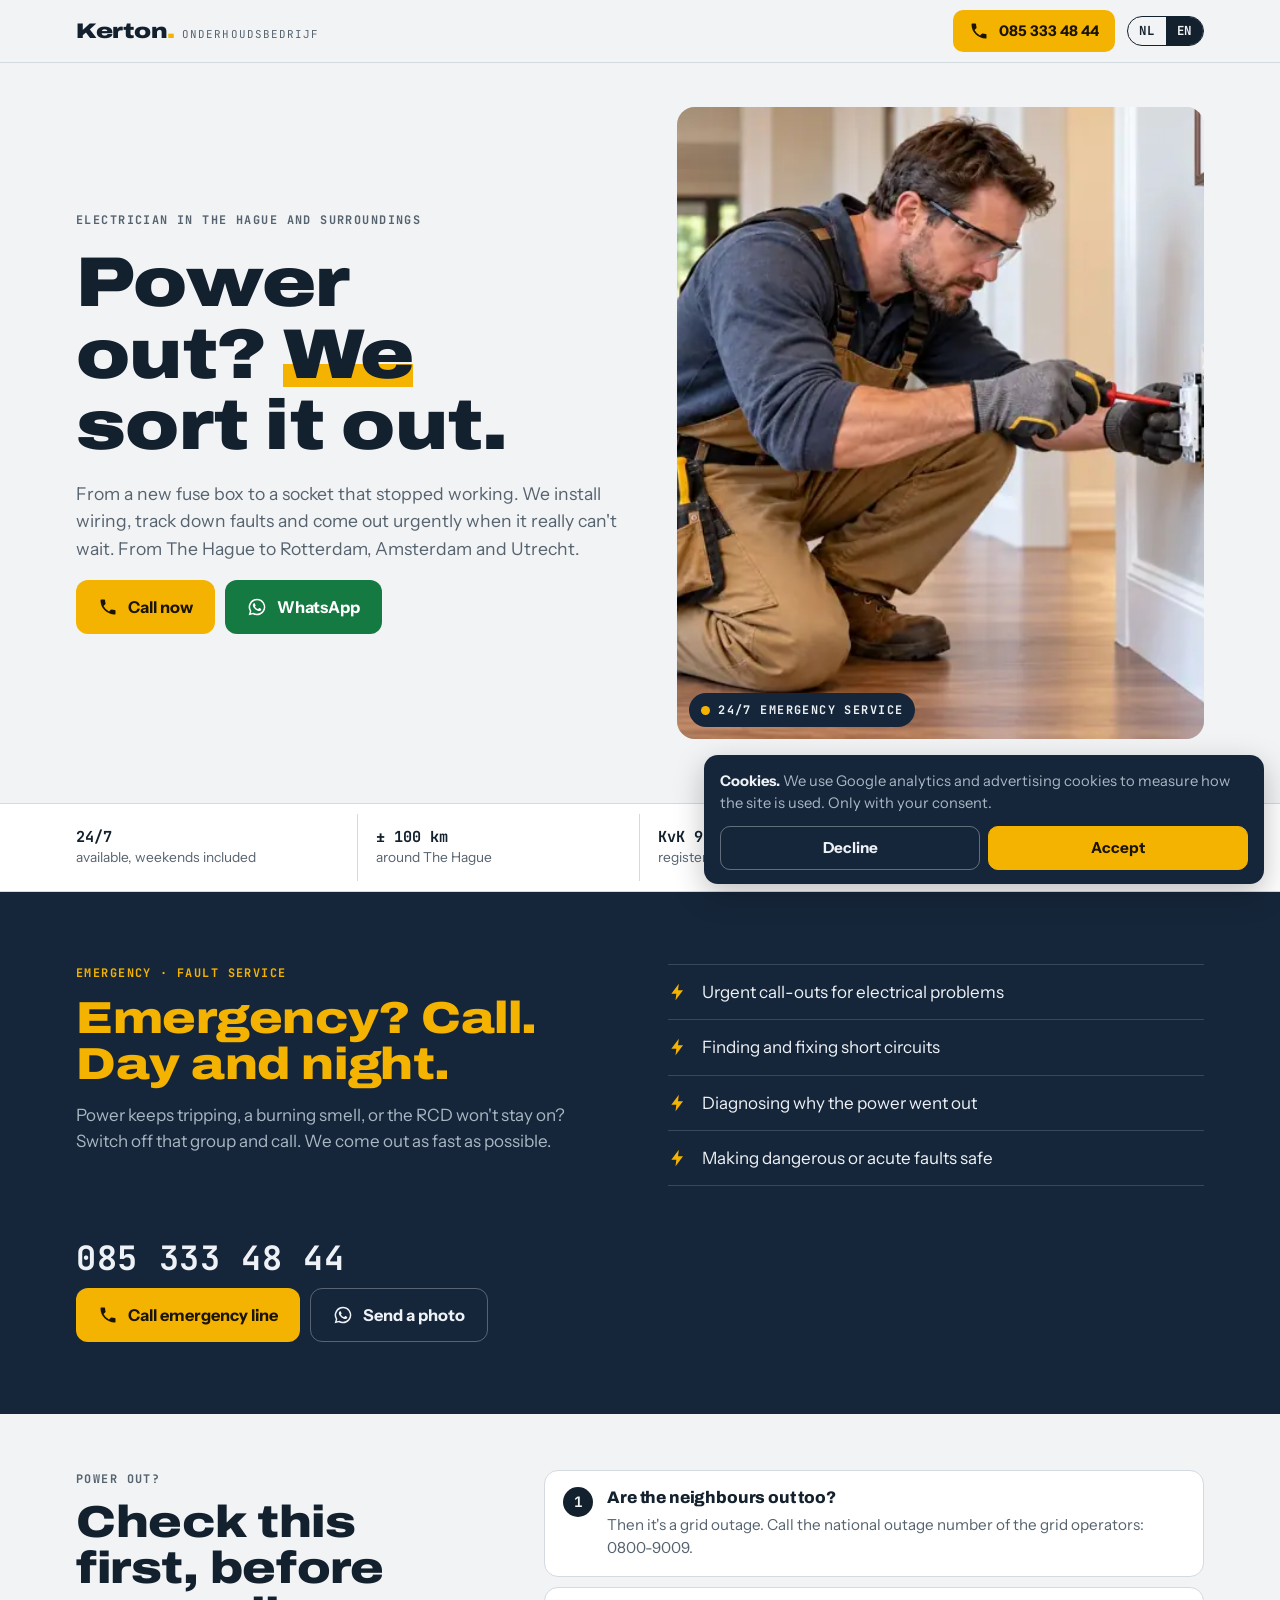
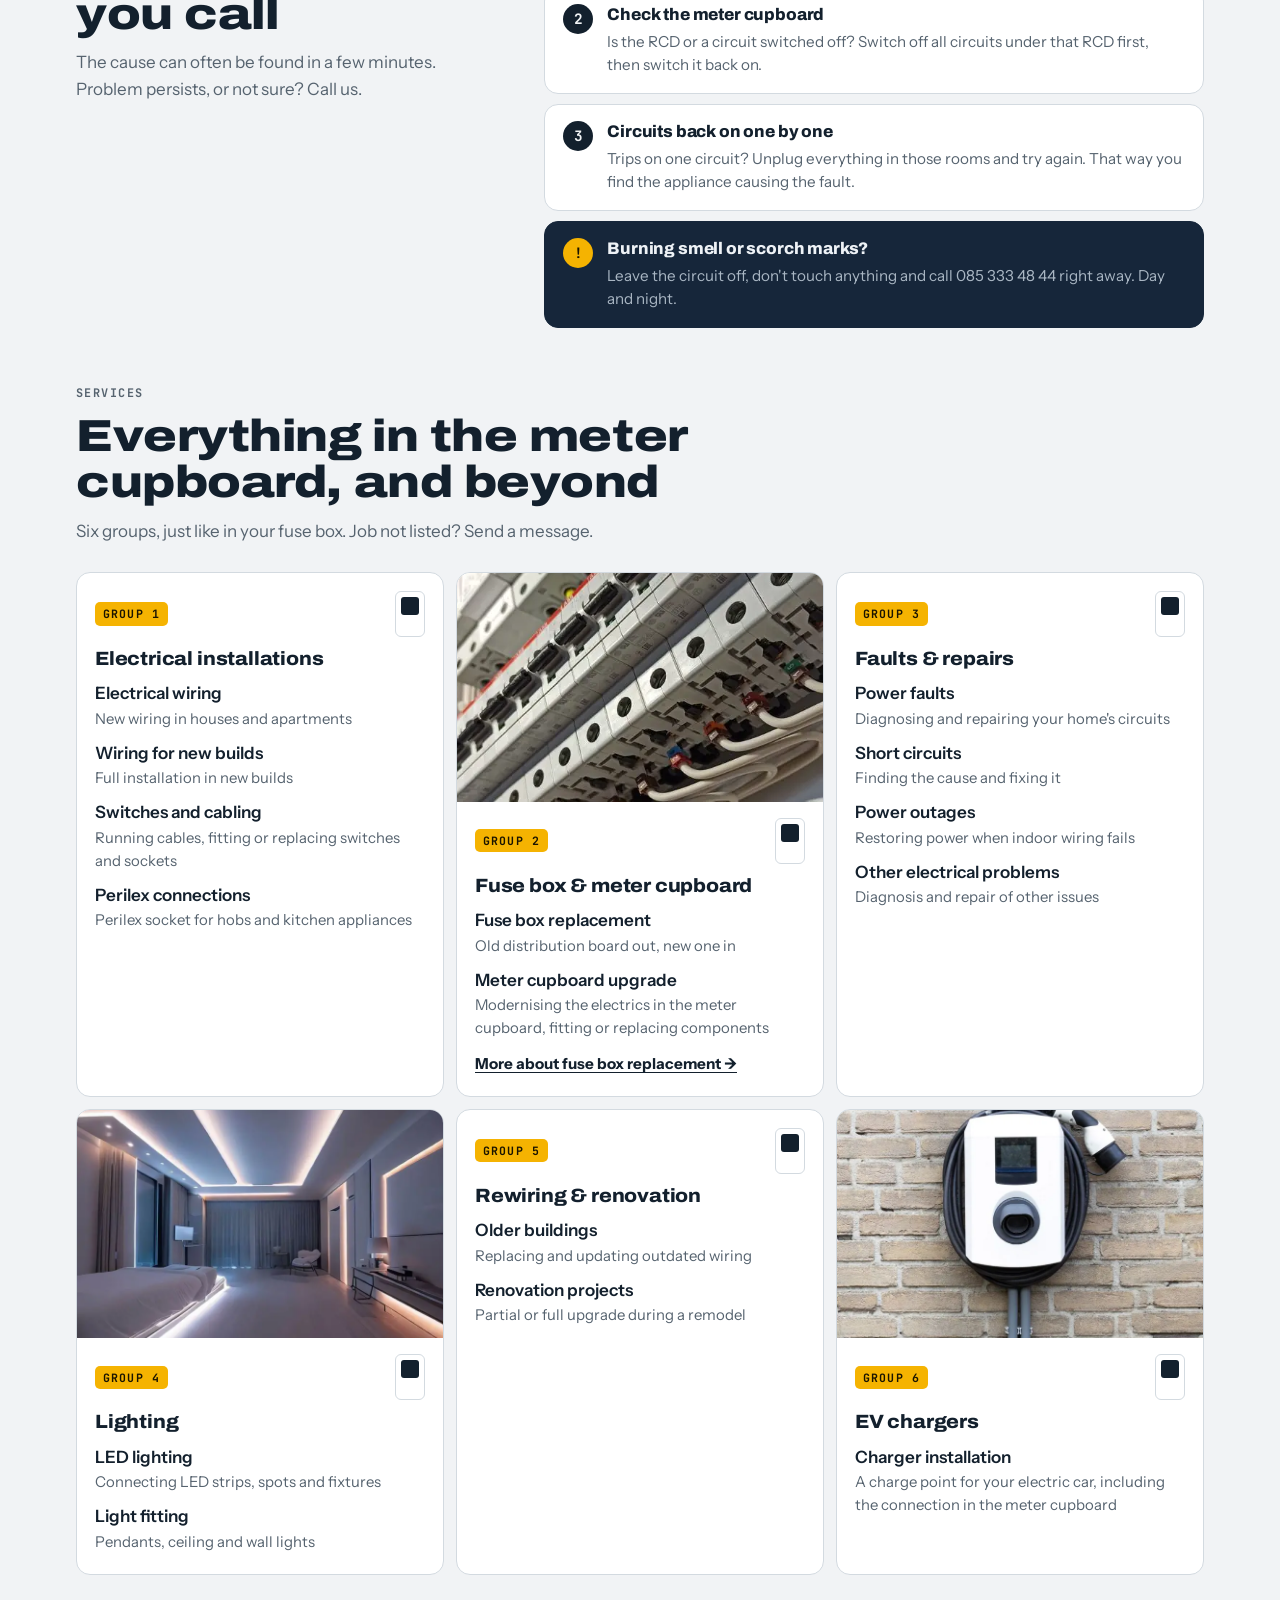
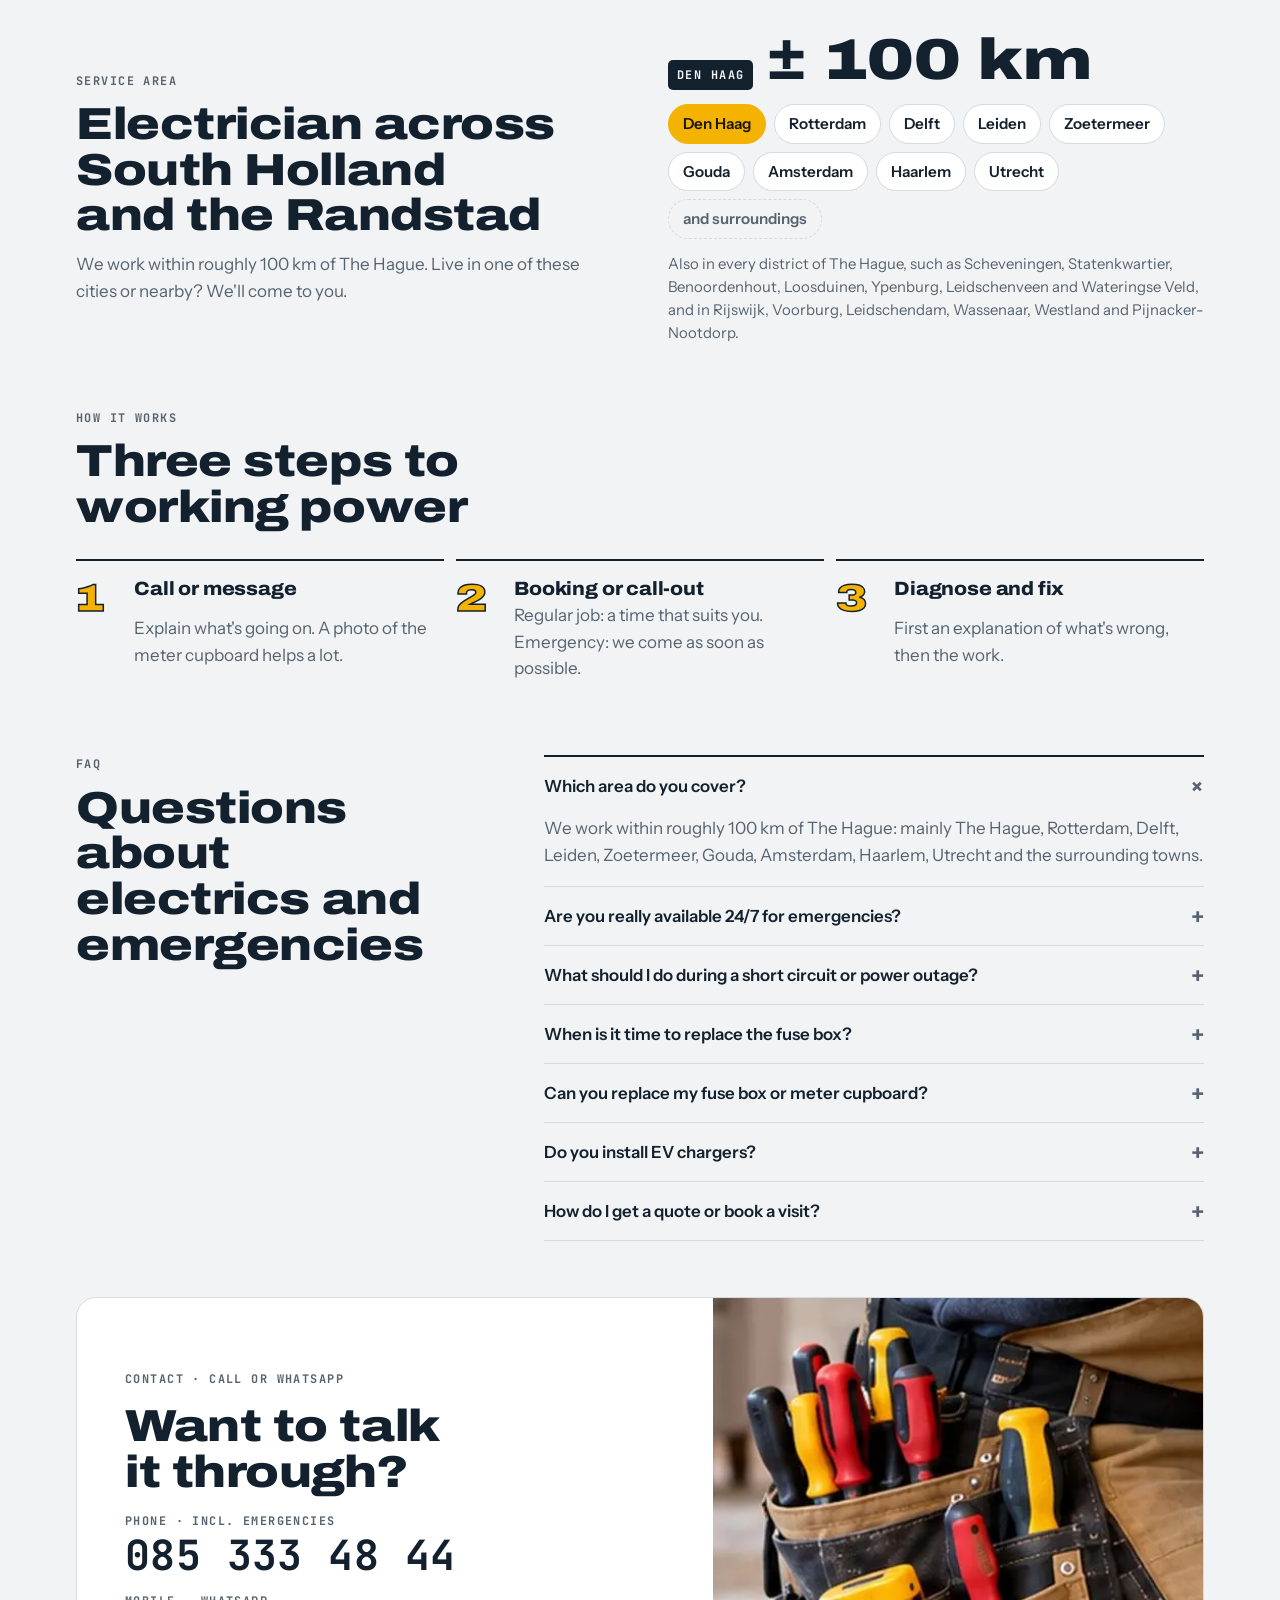
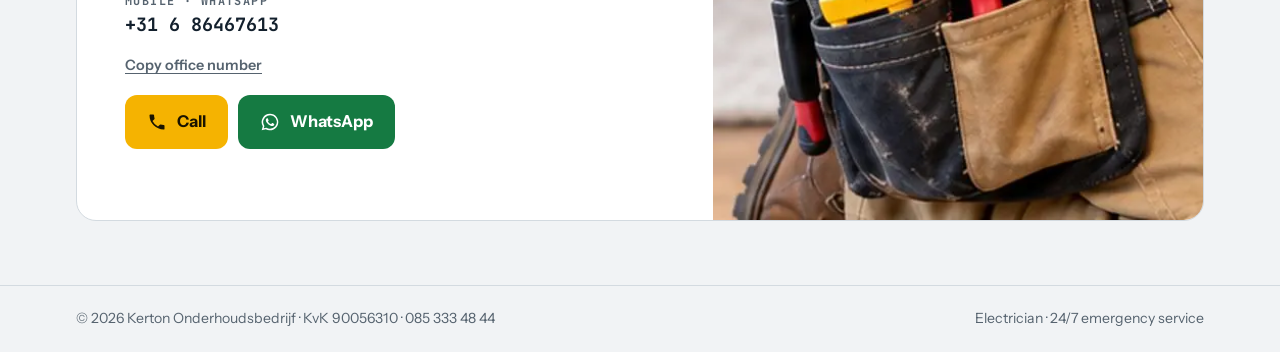
==== commit 84e08066: "Link homepage service card to groepenkast page (NL + EN) Co-Authored-By: Claude Opus 5.5 <noreply@an" ====
--- a/en/index.html
+++ b/en/index.html
@@ -142,6 +142,7 @@
 <li><b>Fuse box replacement</b><span>Old distribution board out, new one in</span></li>
 <li><b>Meter cupboard upgrade</b><span>Modernising the electrics in the meter cupboard, fitting or replacing components</span></li>
 </ul>
+<a class="more-link" href="/en/fuse-box-replacement/">More about fuse box replacement →</a>
 </article>
 <article class="groep">
 <div class="groep-top"><span class="tag"><span>Group 3</span></span><span aria-hidden="true" class="switch"></span></div>
--- a/assets/site.css
+++ b/assets/site.css
@@ -212,3 +212,25 @@
 .cookie button{min-height:44px;border-radius:10px;font:700 .95rem/1 var(--f-body);cursor:pointer;border:1.5px solid color-mix(in srgb,var(--panel-ink) 35%,transparent);background:transparent;color:var(--panel-ink)}
 .cookie button.ok{background:var(--volt);color:var(--volt-ink);border-color:var(--volt)}
 @media (min-width:860px){.cookie{bottom:16px;right:16px;left:auto;margin:0}}
+
+/* service pages */
+.crumbs{display:flex;flex-wrap:wrap;gap:8px;align-items:center;padding-block:14px 0;font-size:.85rem;color:var(--muted)}
+.crumbs a{color:var(--muted)}
+.sign-grid{list-style:none;margin:0;padding:0;display:grid;gap:10px;grid-template-columns:1fr}
+@media (min-width:620px){.sign-grid{grid-template-columns:1fr 1fr}}
+@media (min-width:1000px){.sign-grid{grid-template-columns:repeat(3,1fr)}}
+.sign-grid li{background:var(--surface);border:1px solid var(--line);border-left:4px solid var(--volt);border-radius:10px;padding:14px 16px;display:grid;gap:4px;min-width:0}
+.sign-grid b{font-weight:700}
+.sign-grid span{color:var(--muted);font-size:.95rem}
+.signs{padding-block:8px 56px}
+@media (min-width:860px){.steps-4 ol{grid-template-columns:repeat(4,1fr)}}
+.price{padding-block:0 56px}
+.price-grid{display:grid;gap:8px}
+.price-box{background:var(--surface);border:1px solid var(--line);border-radius:14px;padding:20px;display:grid;gap:14px;min-width:0}
+.price-box ul{margin:0;padding-left:1.1em;display:grid;gap:6px}
+.price-box p{font-weight:600}
+@media (min-width:860px){.price-grid{grid-template-columns:1fr 1.6fr;gap:56px;align-items:start}}
+.near-dark{color:var(--panel-muted);font-size:.93rem}
+.back{padding-block:28px 48px}
+.back a{font-weight:600}
+.more-link{font-weight:700;font-size:.95rem;color:var(--ink);text-underline-offset:3px}
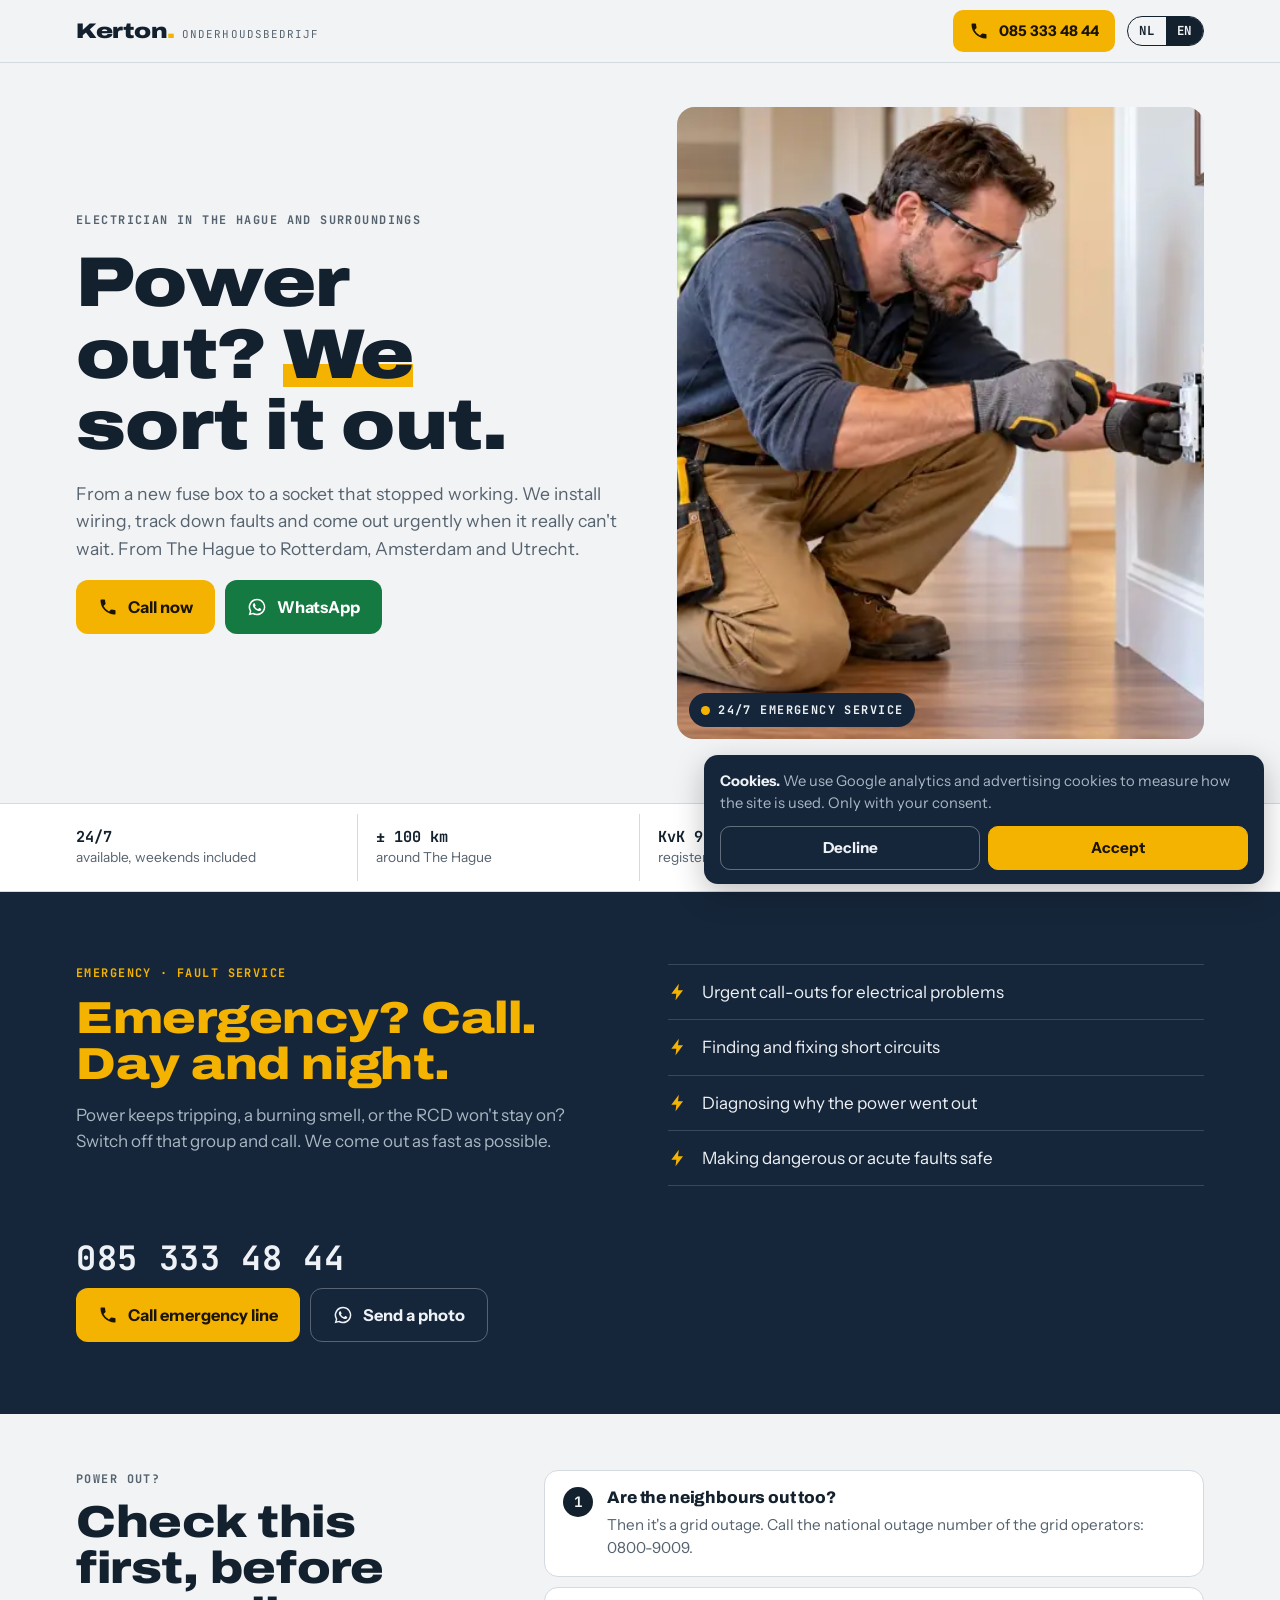
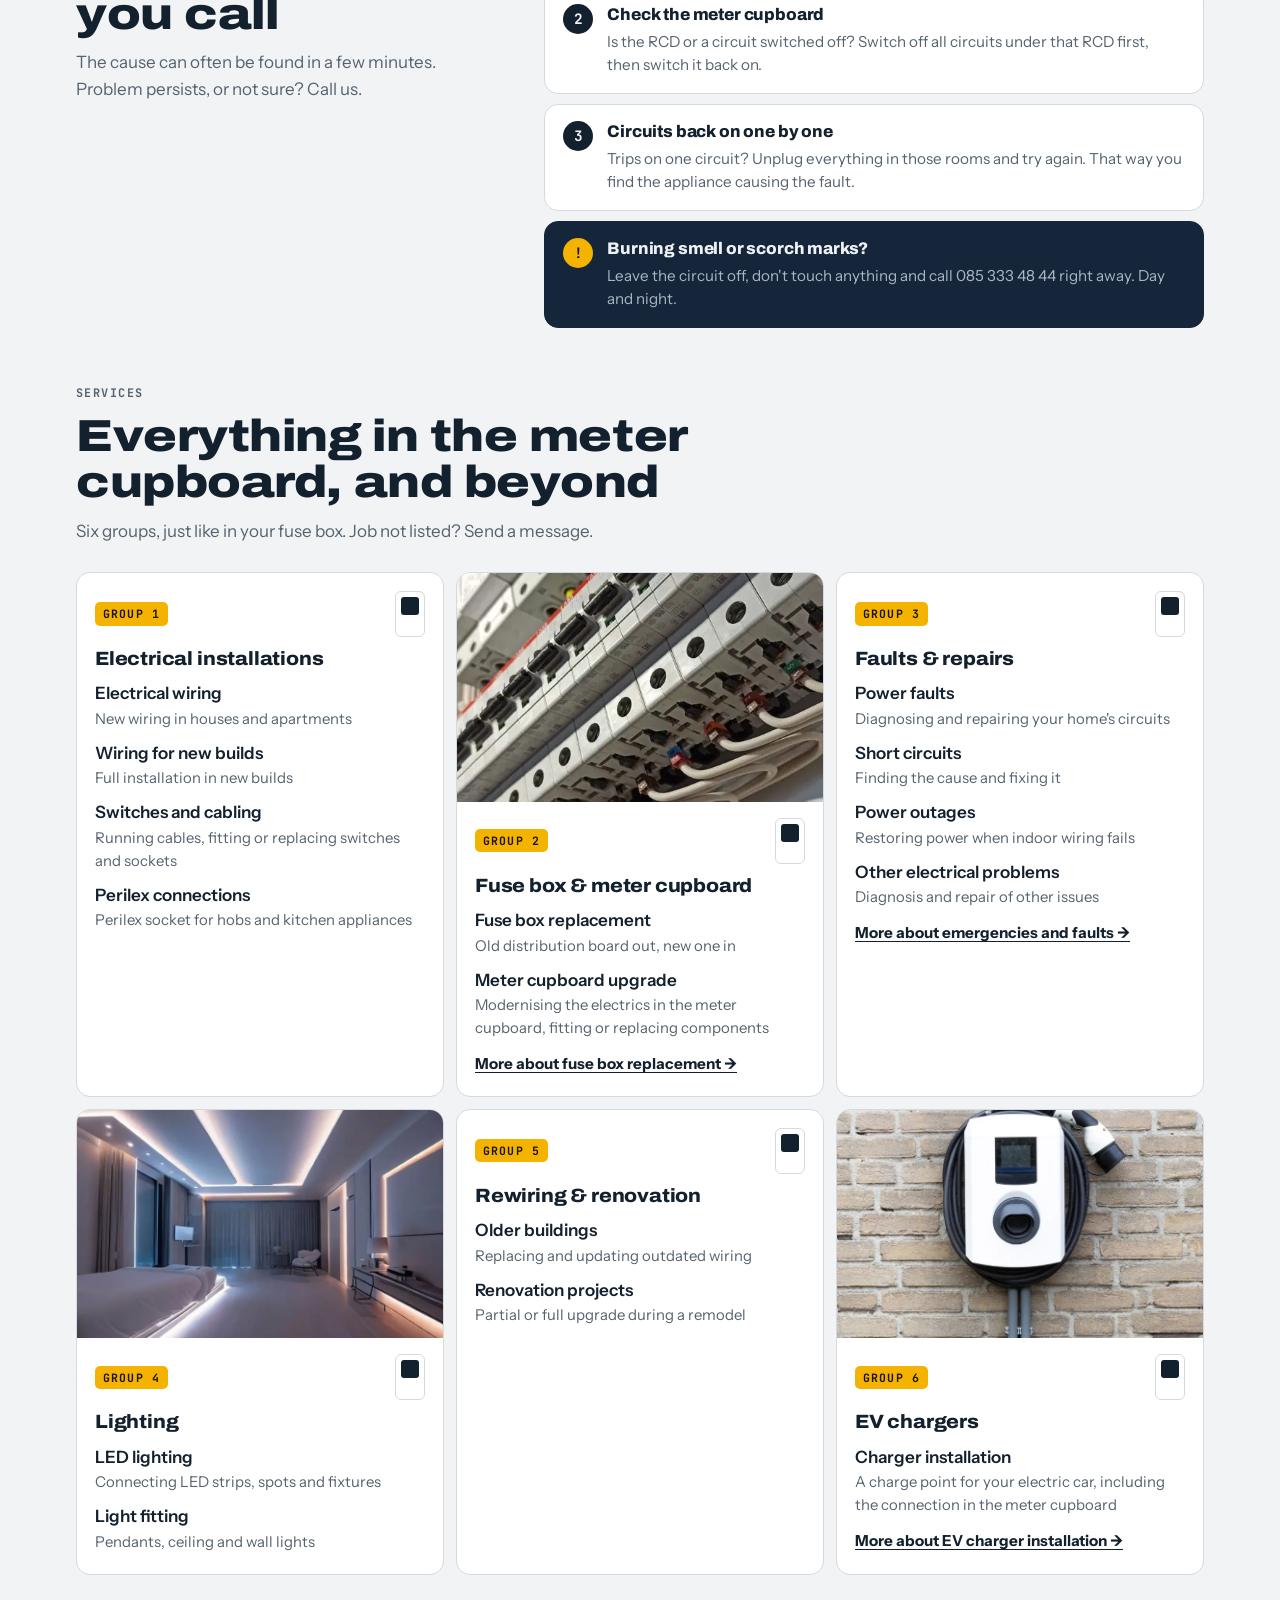
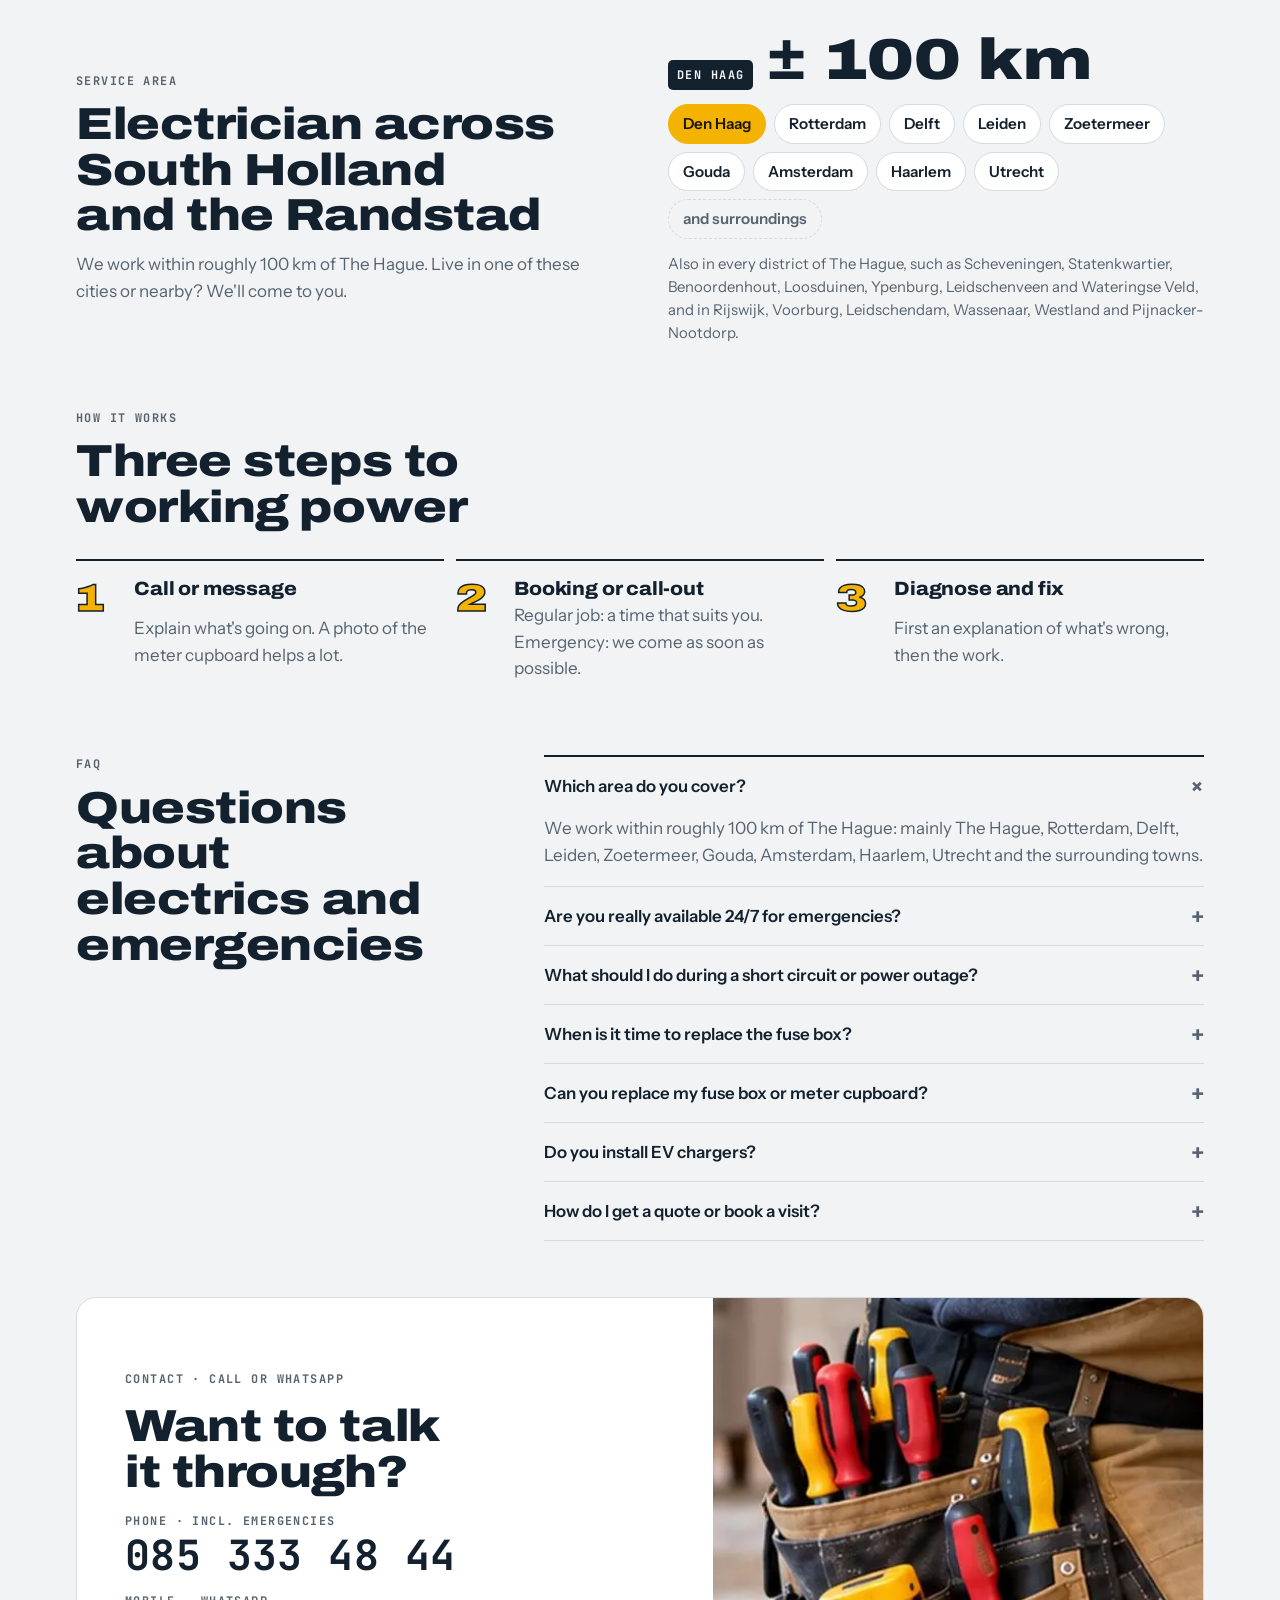
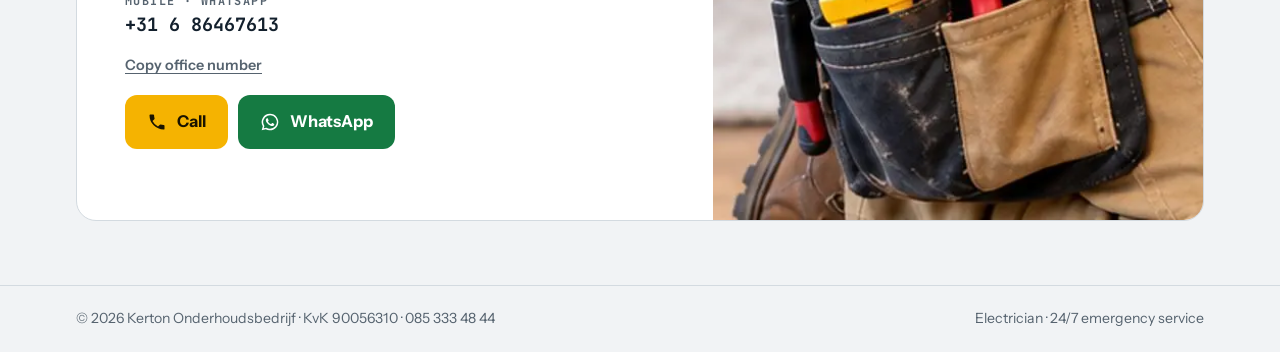
==== commit cb358178: "Link homepage service cards to spoed and laadpaal pages (NL + EN) Co-Authored-By: Claude Opus 5.5 <n" ====
--- a/en/index.html
+++ b/en/index.html
@@ -153,6 +153,7 @@
 <li><b>Power outages</b><span>Restoring power when indoor wiring fails</span></li>
 <li><b>Other electrical problems</b><span>Diagnosis and repair of other issues</span></li>
 </ul>
+<a class="more-link" href="/en/emergency-electrician/">More about emergencies and faults →</a>
 </article>
 <article class="groep">
 <div class="groep-photo"><img alt="Bedroom with indirect LED lighting" height="900" loading="lazy" src="../images/led.webp" width="900"/></div>
@@ -178,6 +179,7 @@
 <ul>
 <li><b>Charger installation</b><span>A charge point for your electric car, including the connection in the meter cupboard</span></li>
 </ul>
+<a class="more-link" href="/en/ev-charger-installation/">More about EV charger installation →</a>
 </article>
 </div>
 </div>
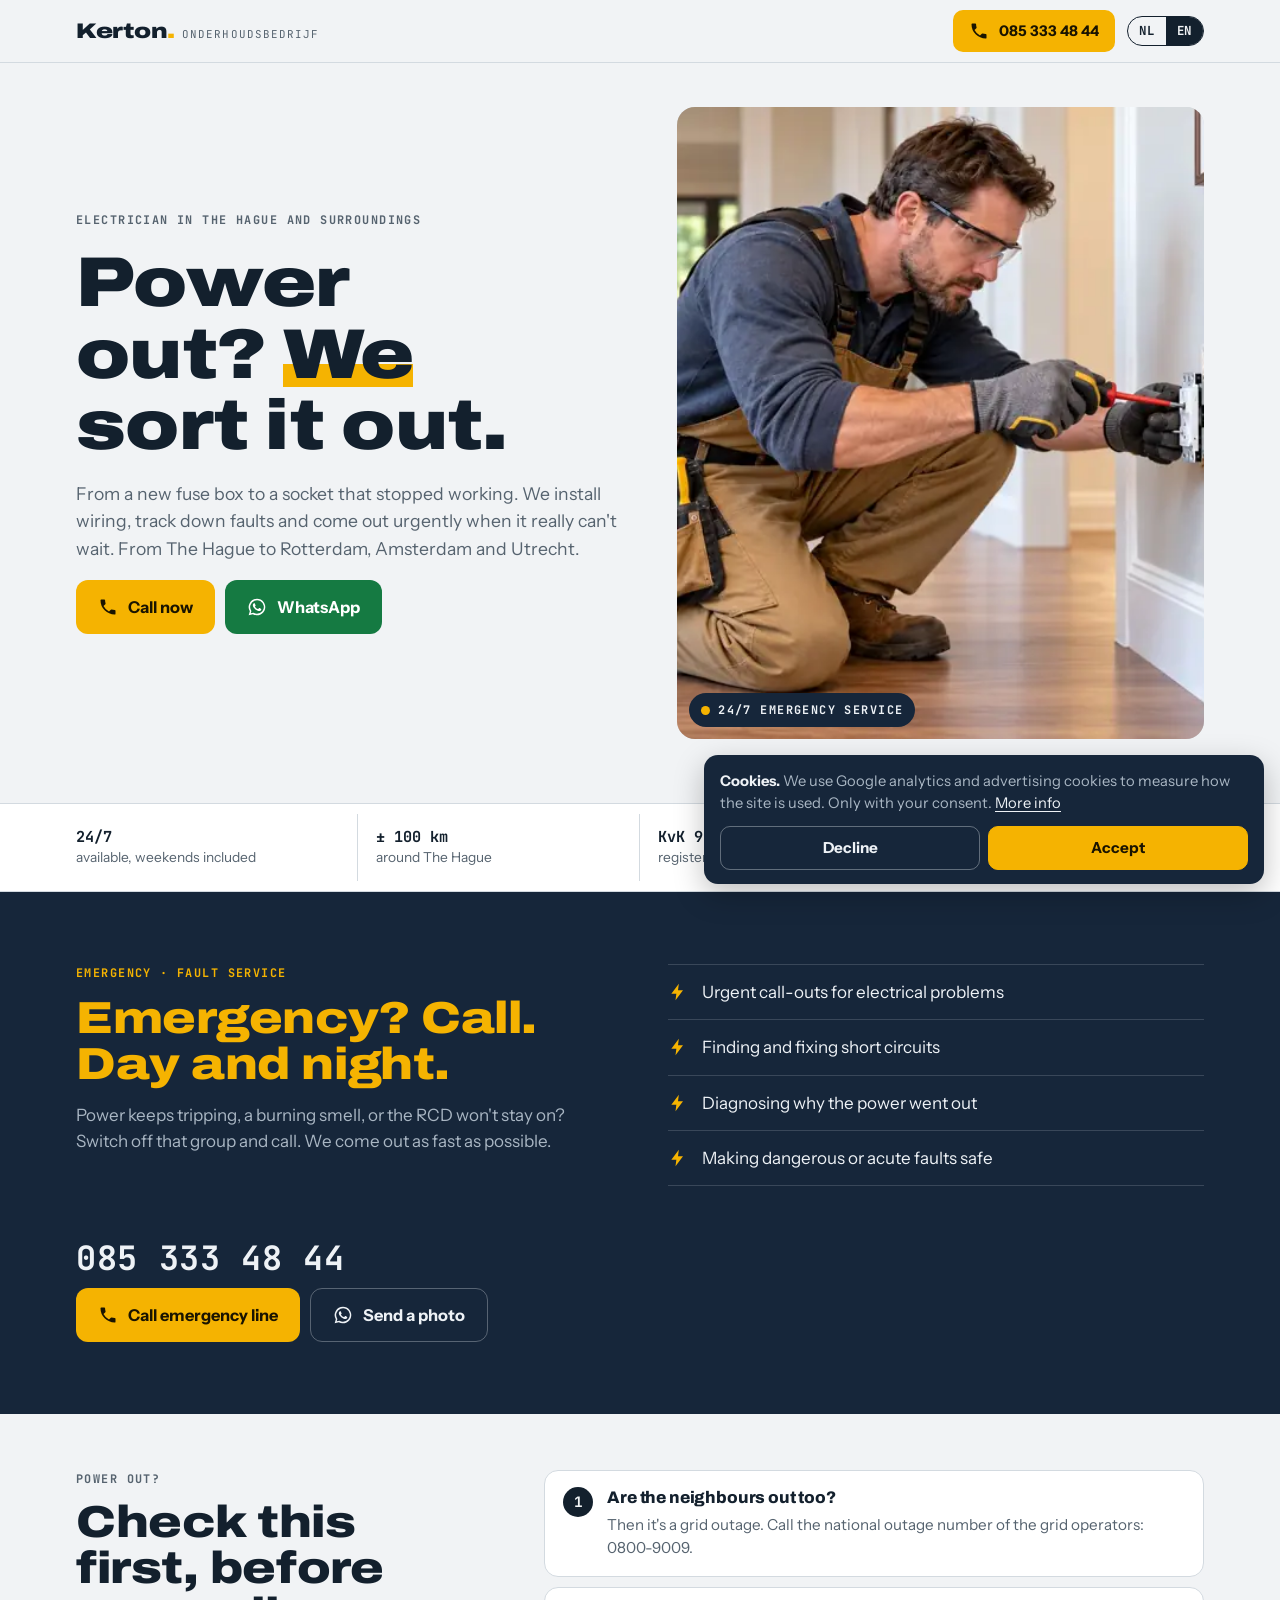
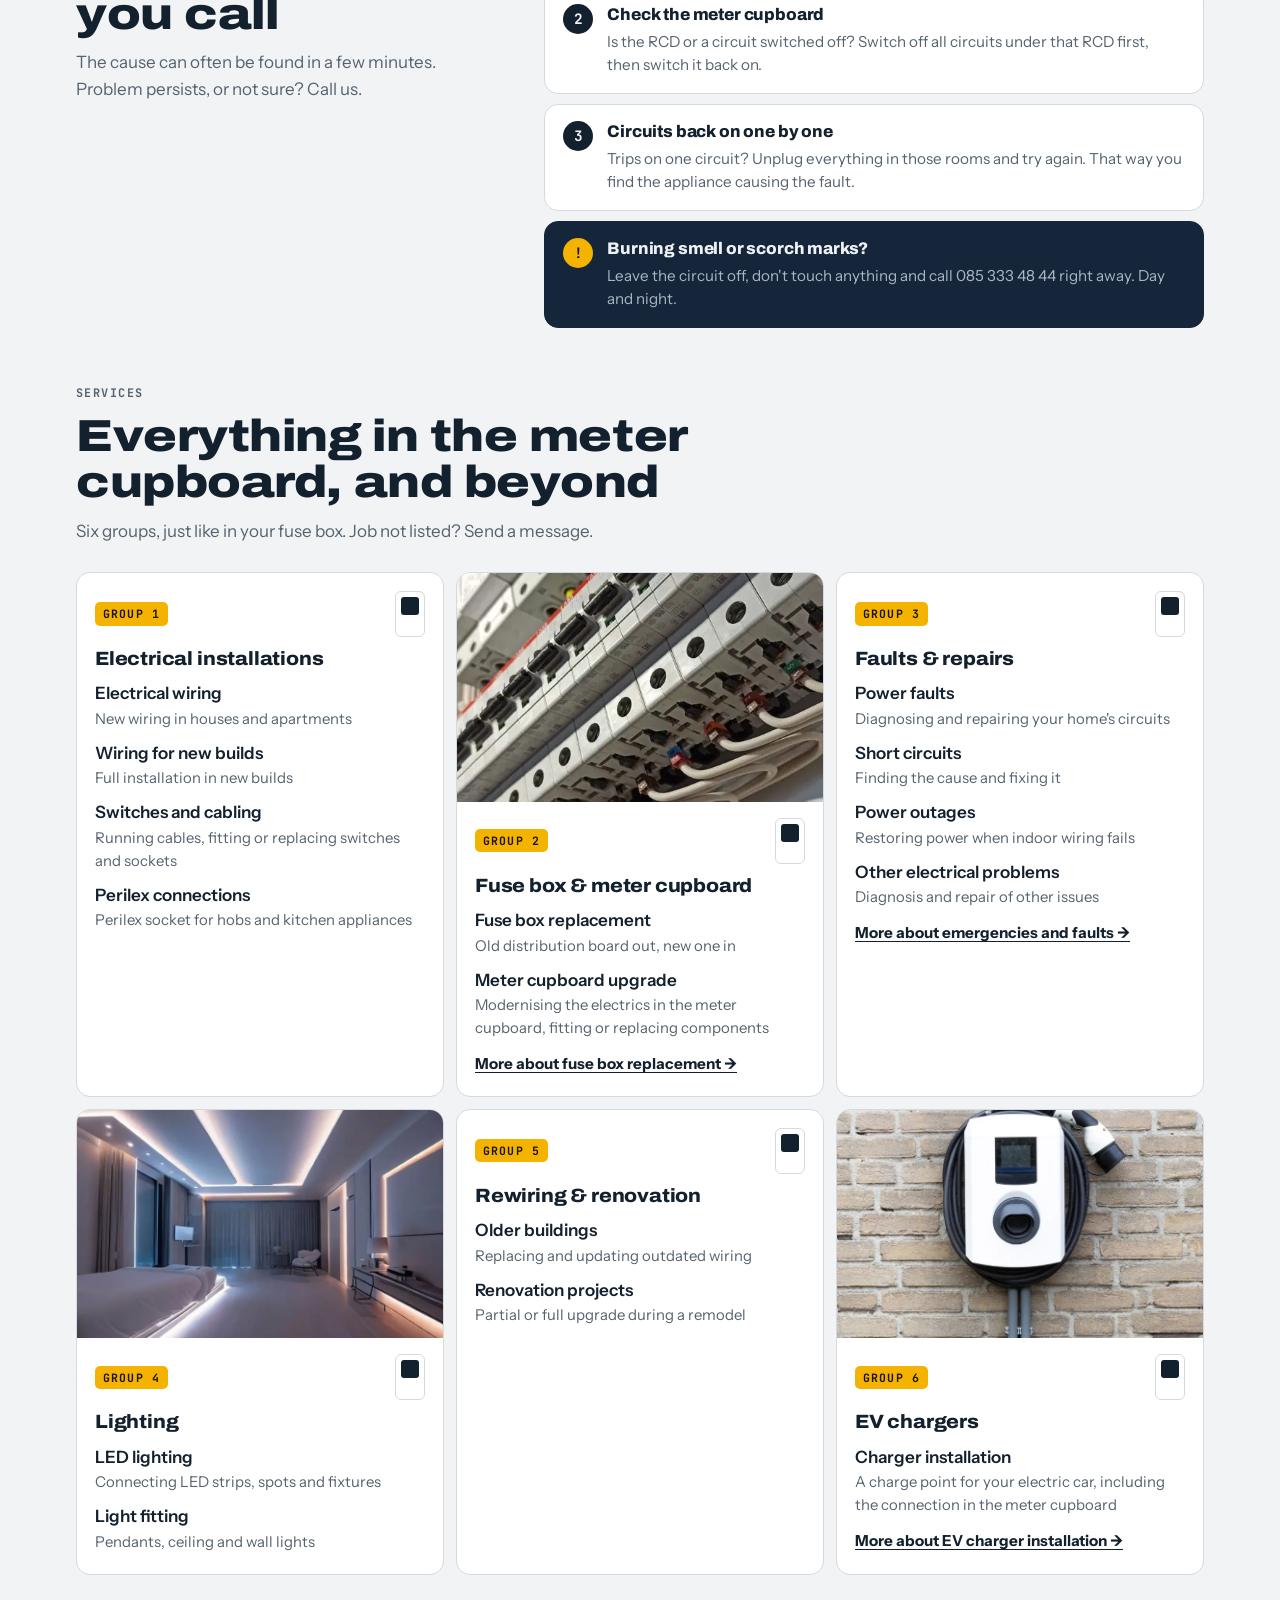
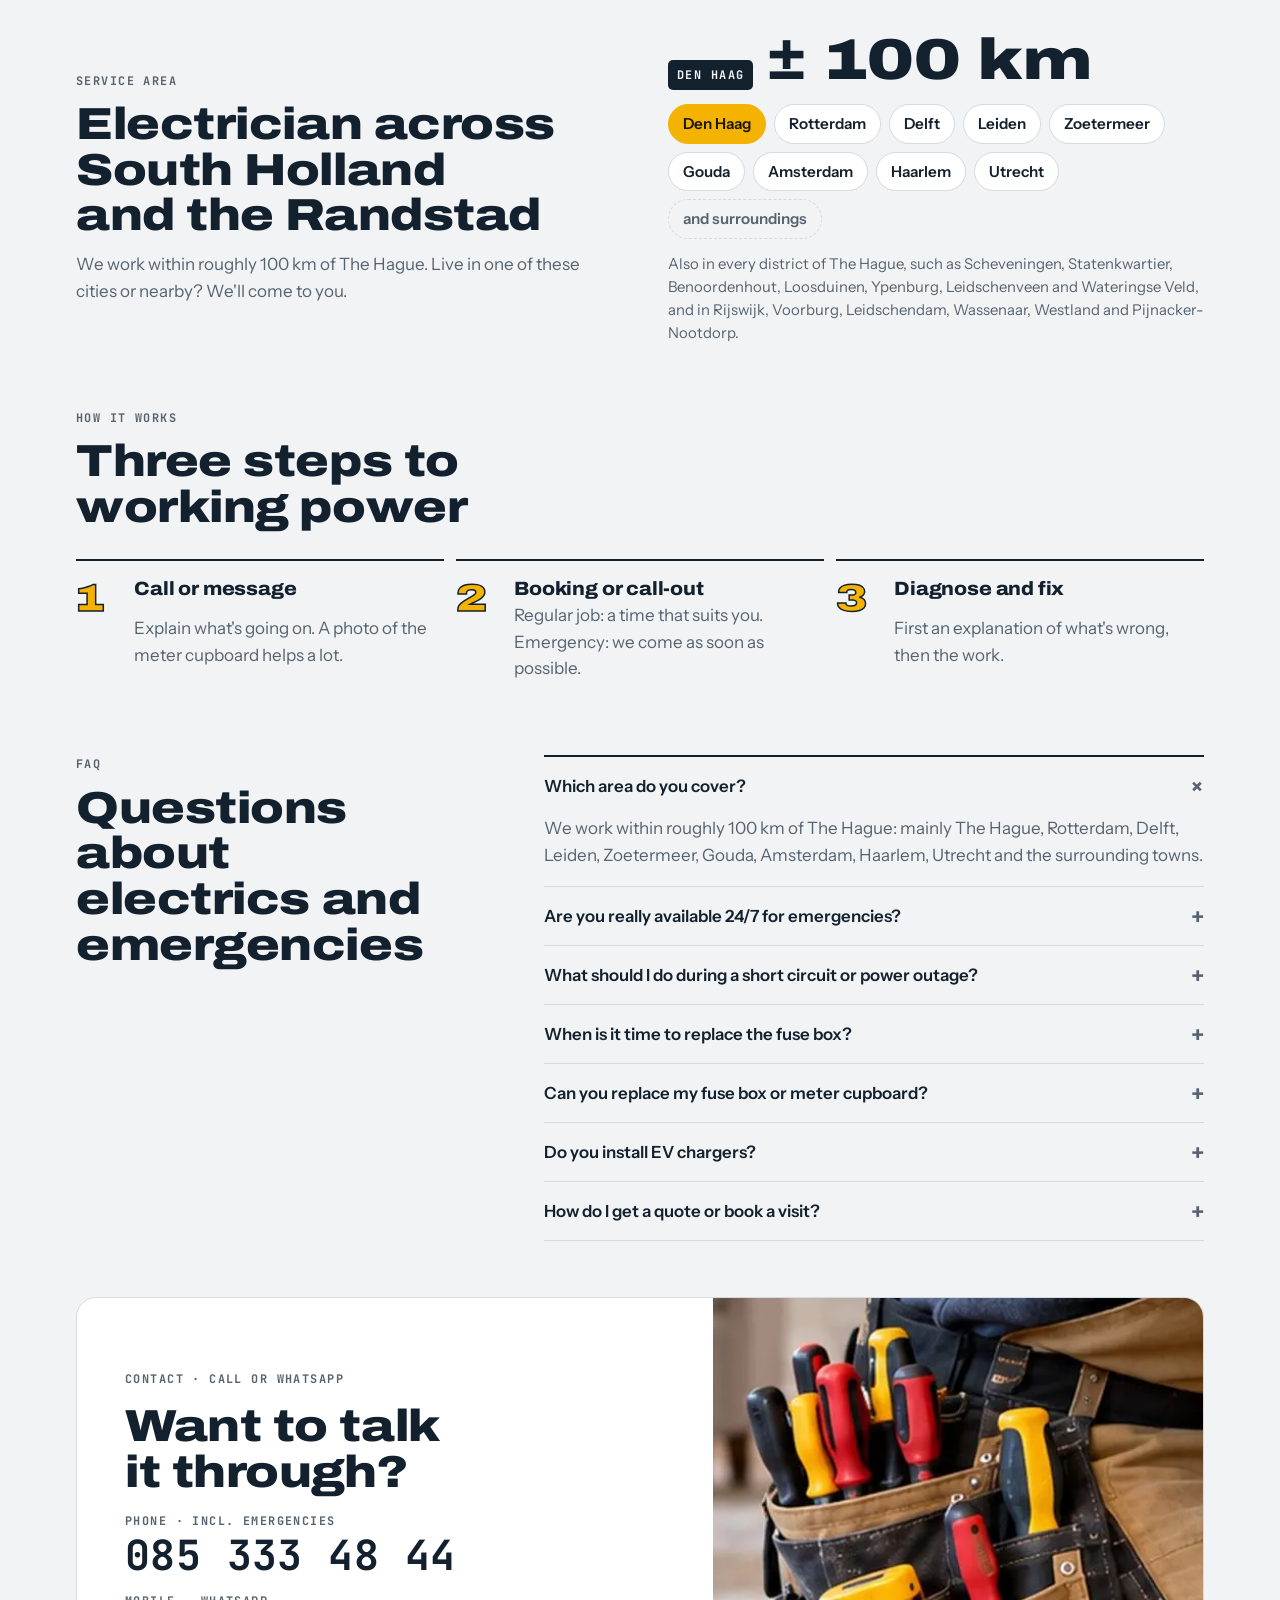
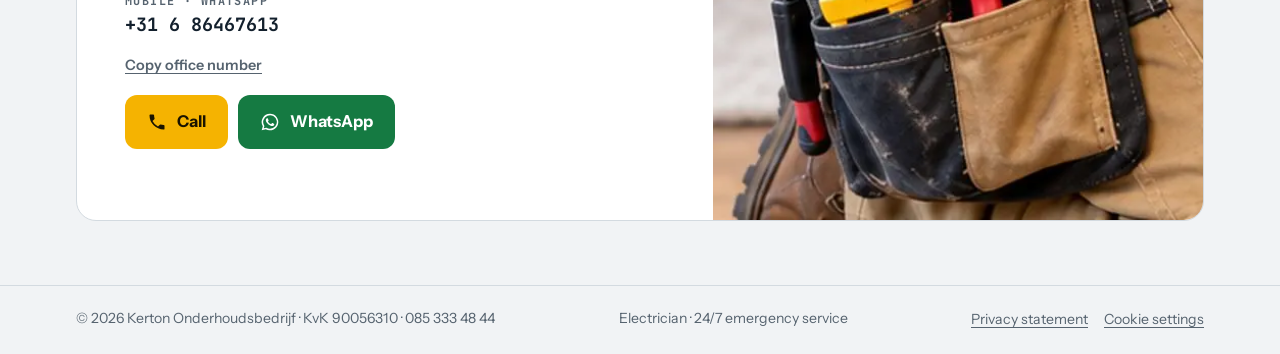
==== commit d7631601: "Homepages: privacy + cookie settings links in footer and banner Co-Authored-By: Claude Opus 5.5 <nor" ====
--- a/en/index.html
+++ b/en/index.html
@@ -275,6 +275,7 @@
 <div class="wrap">
 <span>© <span id="yr">2026</span> Kerton Onderhoudsbedrijf · KvK 90056310 · 085 333 48 44</span>
 <span>Electrician · 24/7 emergency service</span>
+<span class="foot-links"><a href="/en/privacy-statement/">Privacy statement</a><button class="linkbtn" id="ck-open" type="button">Cookie settings</button></span>
 </div>
 </footer>
 <nav aria-label="Contact" class="callbar">
@@ -285,7 +286,7 @@
 <script>(function(){document.getElementById('yr').textContent=new Date().getFullYear();var c=document.getElementById('copy');if(!c)return;c.addEventListener('click',function(){var lbl=c.innerHTML;function done(){c.textContent='Copied';setTimeout(function(){c.innerHTML=lbl},1600)}function sel(){var r=document.createRange();r.selectNodeContents(document.getElementById('num'));var w=getSelection();w.removeAllRanges();w.addRange(r)}try{navigator.clipboard.writeText('+31853334844').then(done,sel)}catch(e){sel()}})})();</script>
 
 <div class="cookie" id="cookie" role="dialog" aria-live="polite" aria-label="Cookies" hidden>
-  <p><b>Cookies.</b> We use Google analytics and advertising cookies to measure how the site is used. Only with your consent.</p>
+  <p><b>Cookies.</b> We use Google analytics and advertising cookies to measure how the site is used. Only with your consent. <a href="/en/privacy-statement/">More info</a></p>
   <div class="cookie-btns"><button type="button" id="ck-no">Decline</button><button type="button" class="ok" id="ck-yes">Accept</button></div>
 </div>
 <script>
@@ -307,5 +308,6 @@
   });
 })();
 </script>
+<script>(function(){var o=document.getElementById("ck-open"),b=document.getElementById("cookie");if(o&&b)o.addEventListener("click",function(){b.hidden=false;var y=document.getElementById("ck-yes");if(y)y.focus()})})();</script>
 </body>
 </html>
--- a/assets/site.css
+++ b/assets/site.css
@@ -234,3 +234,18 @@
 .back{padding-block:28px 48px}
 .back a{font-weight:600}
 .more-link{font-weight:700;font-size:.95rem;color:var(--ink);text-underline-offset:3px}
+
+/* legal + footer links */
+.foot-links{display:flex;flex-wrap:wrap;gap:6px 16px;align-items:center}
+.foot-links a,.linkbtn{color:var(--muted);text-underline-offset:3px}
+.linkbtn{background:none;border:0;padding:0;font:inherit;text-decoration:underline;cursor:pointer;min-height:24px}
+.cookie p a{color:var(--panel-ink);text-underline-offset:3px}
+.legal{max-width:760px;padding-block:24px 64px;display:grid;gap:22px}
+.legal h1{font-family:var(--f-display);font-size:clamp(2rem,6vw,2.8rem);line-height:1.05;margin:0}
+.legal-upd{color:var(--muted);margin:-10px 0 0;font-size:.9rem}
+.legal section{display:grid;gap:10px}
+.legal h2{font-size:1.25rem;margin:0}
+.legal p,.legal ul{margin:0}
+.legal ul{padding-left:1.2em;display:grid;gap:6px}
+.legal a{color:var(--ink);text-underline-offset:3px}
+.legal code{font-family:var(--f-mono);font-size:.85em;background:var(--surface);border:1px solid var(--line);border-radius:5px;padding:1px 5px}
